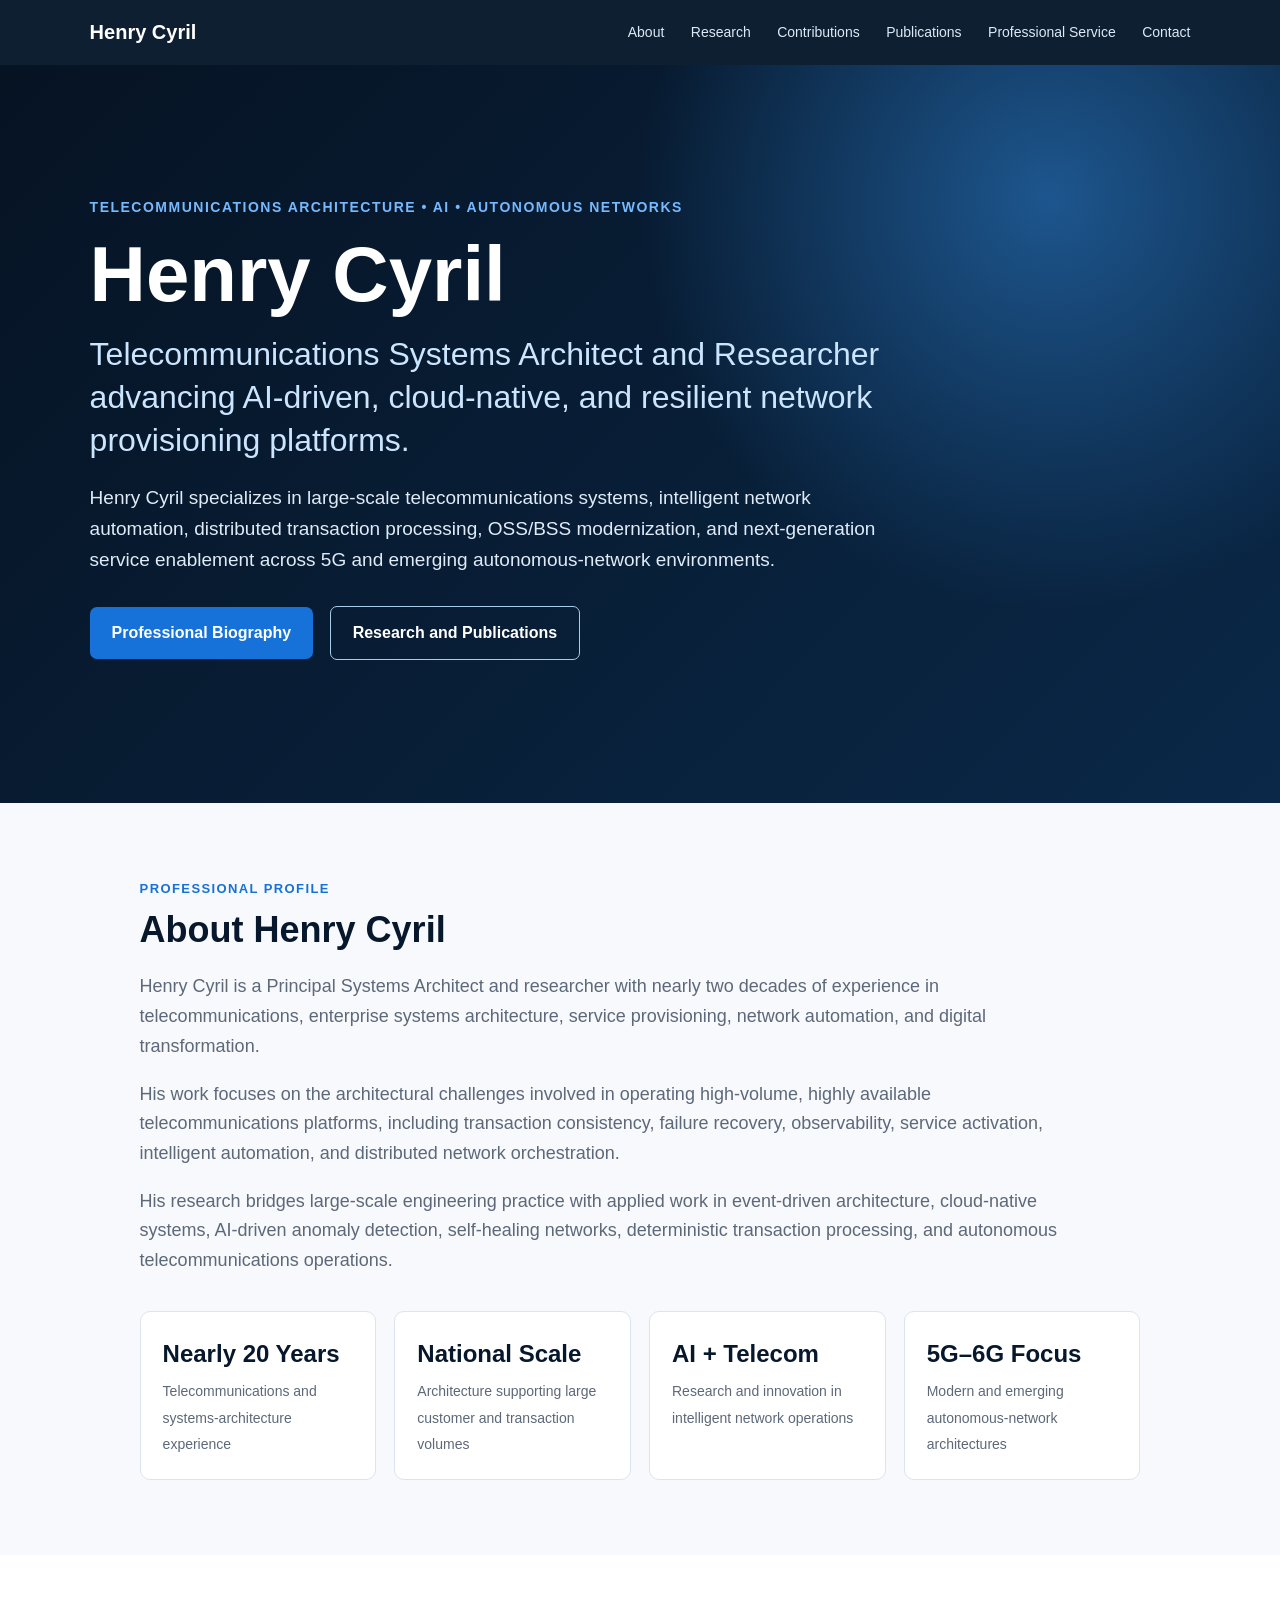
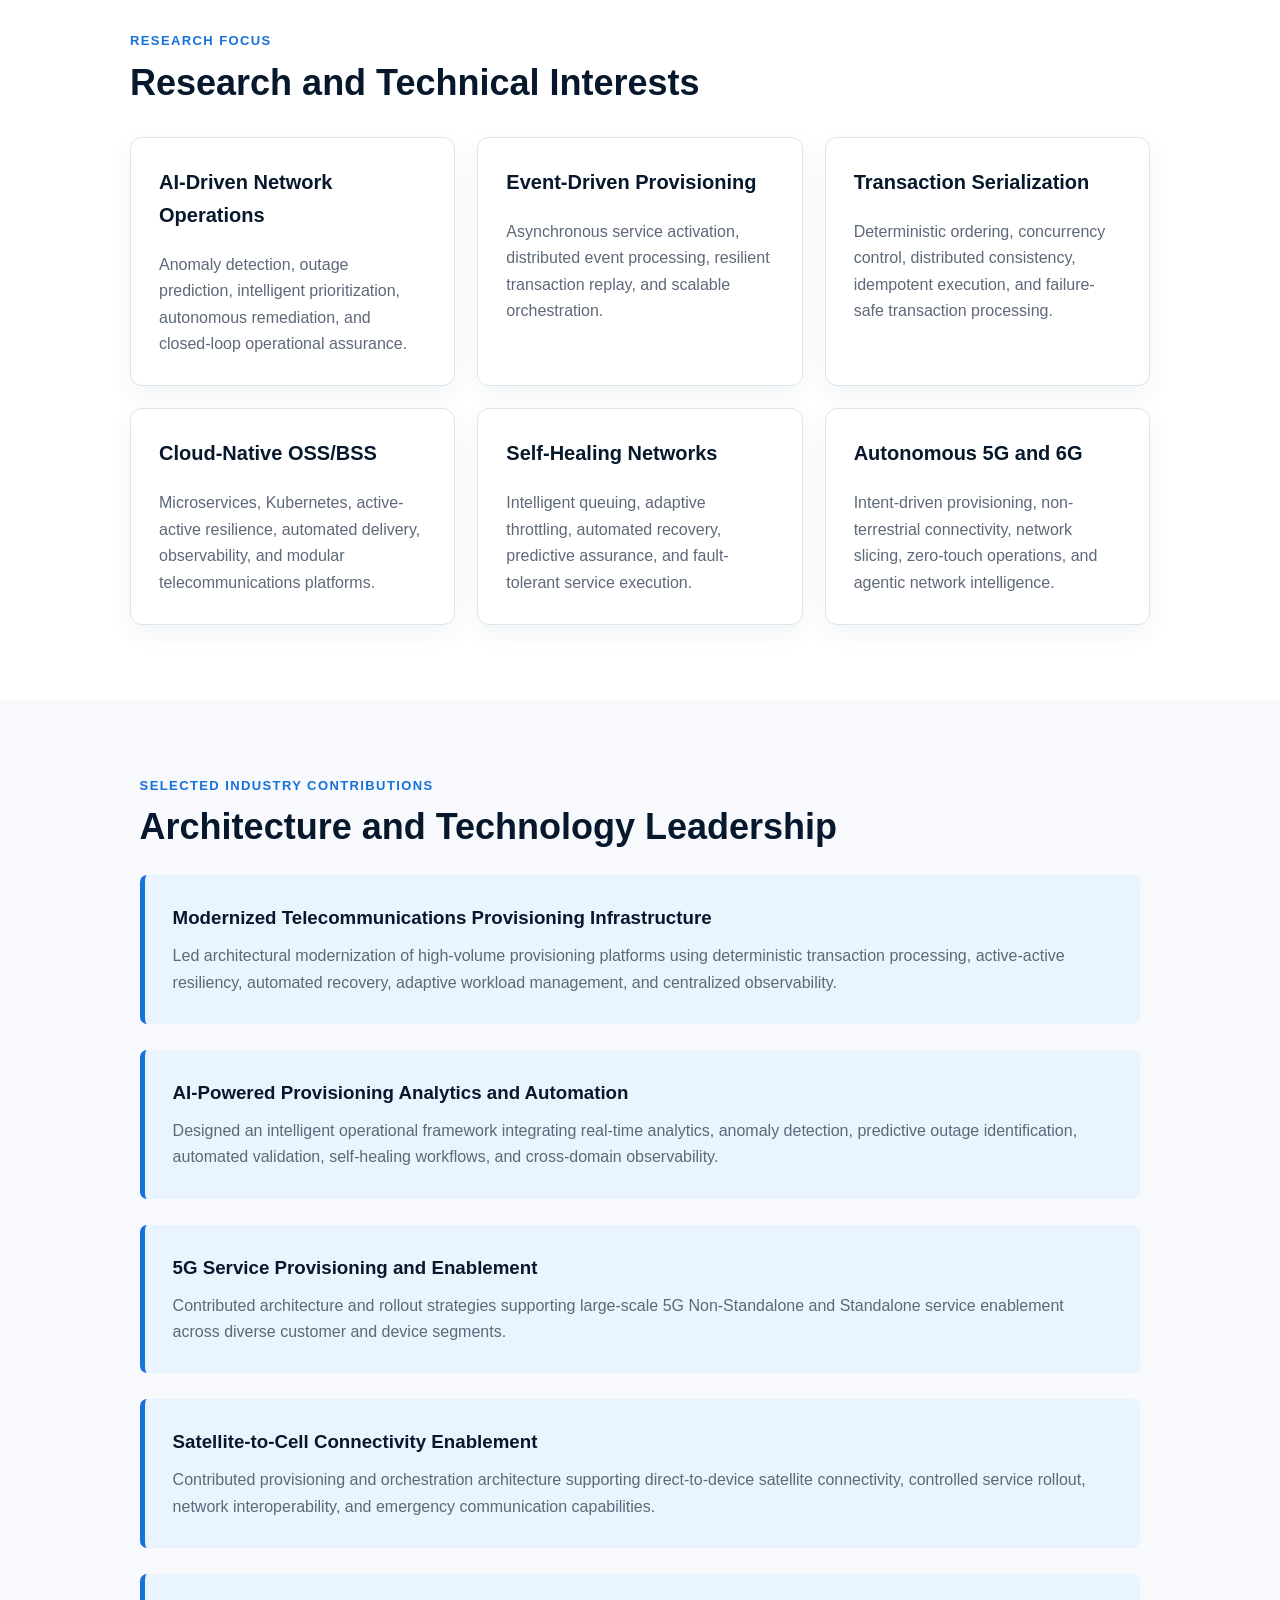
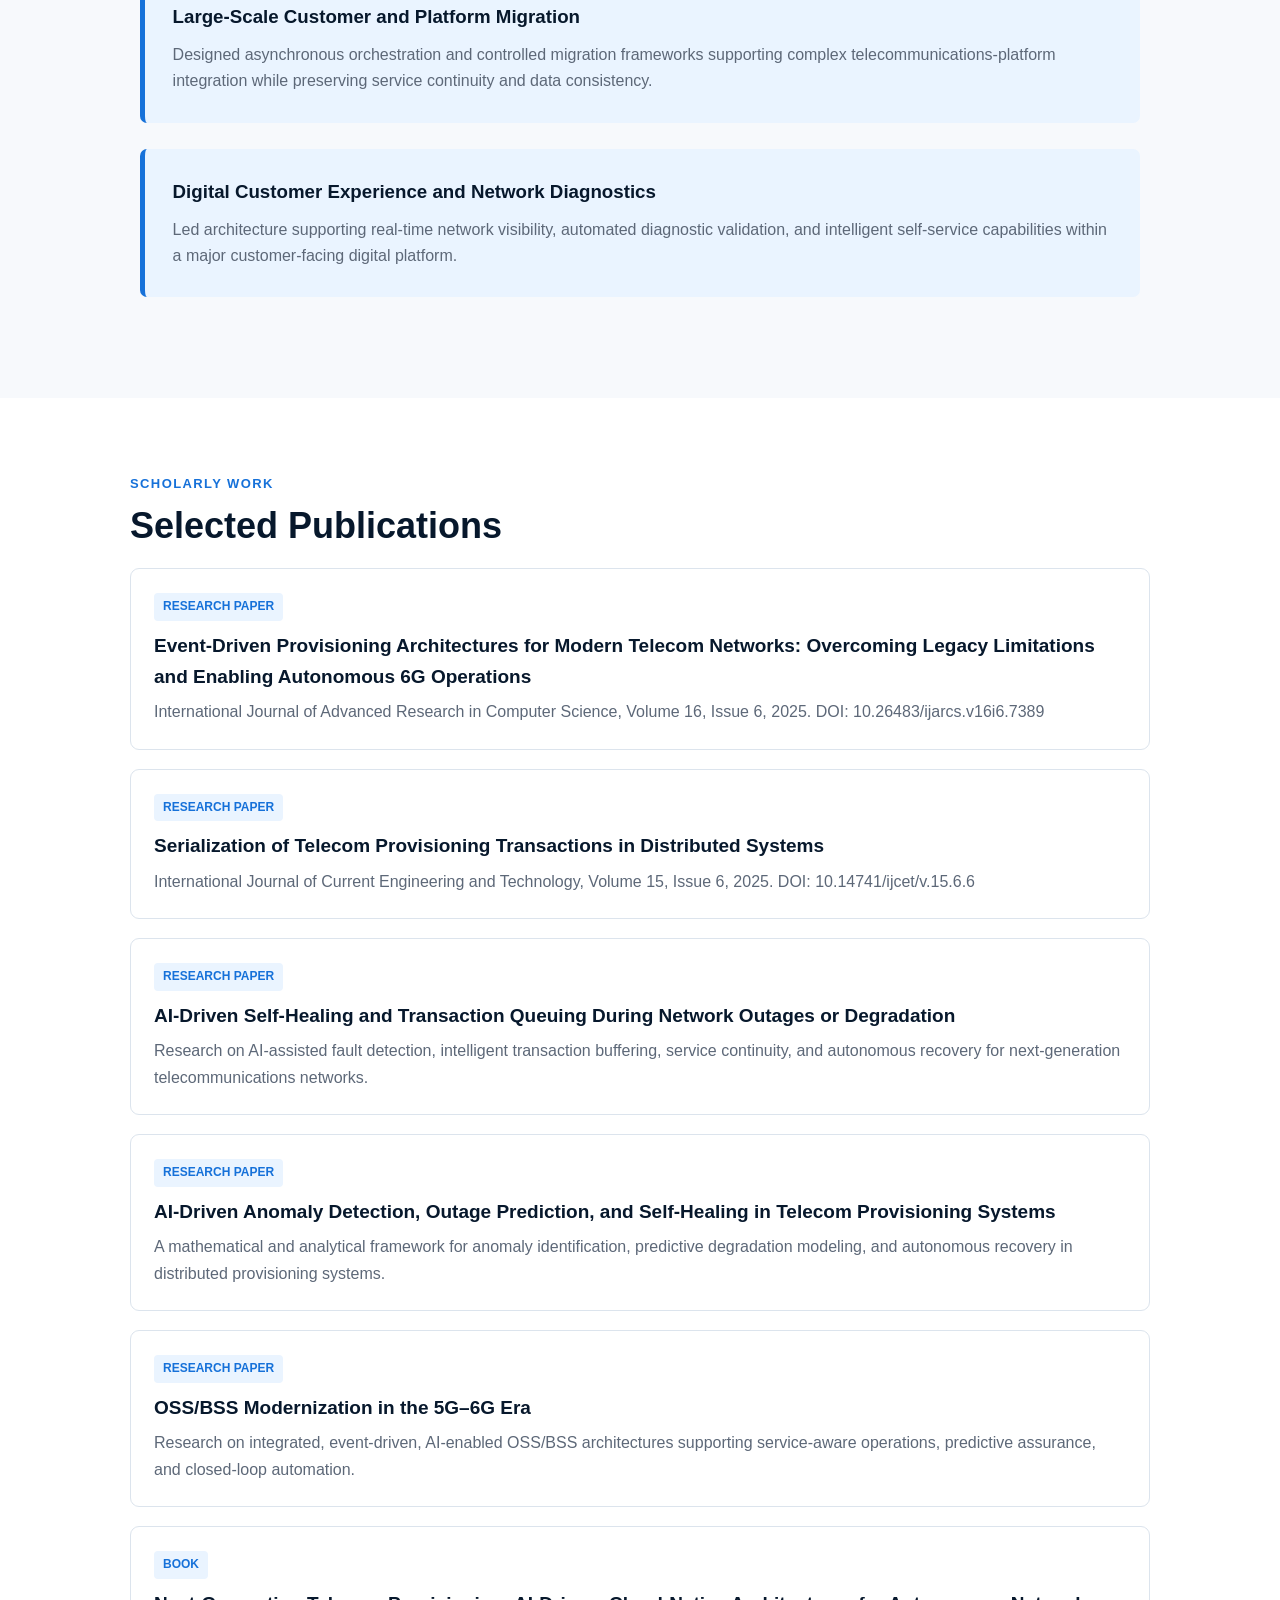
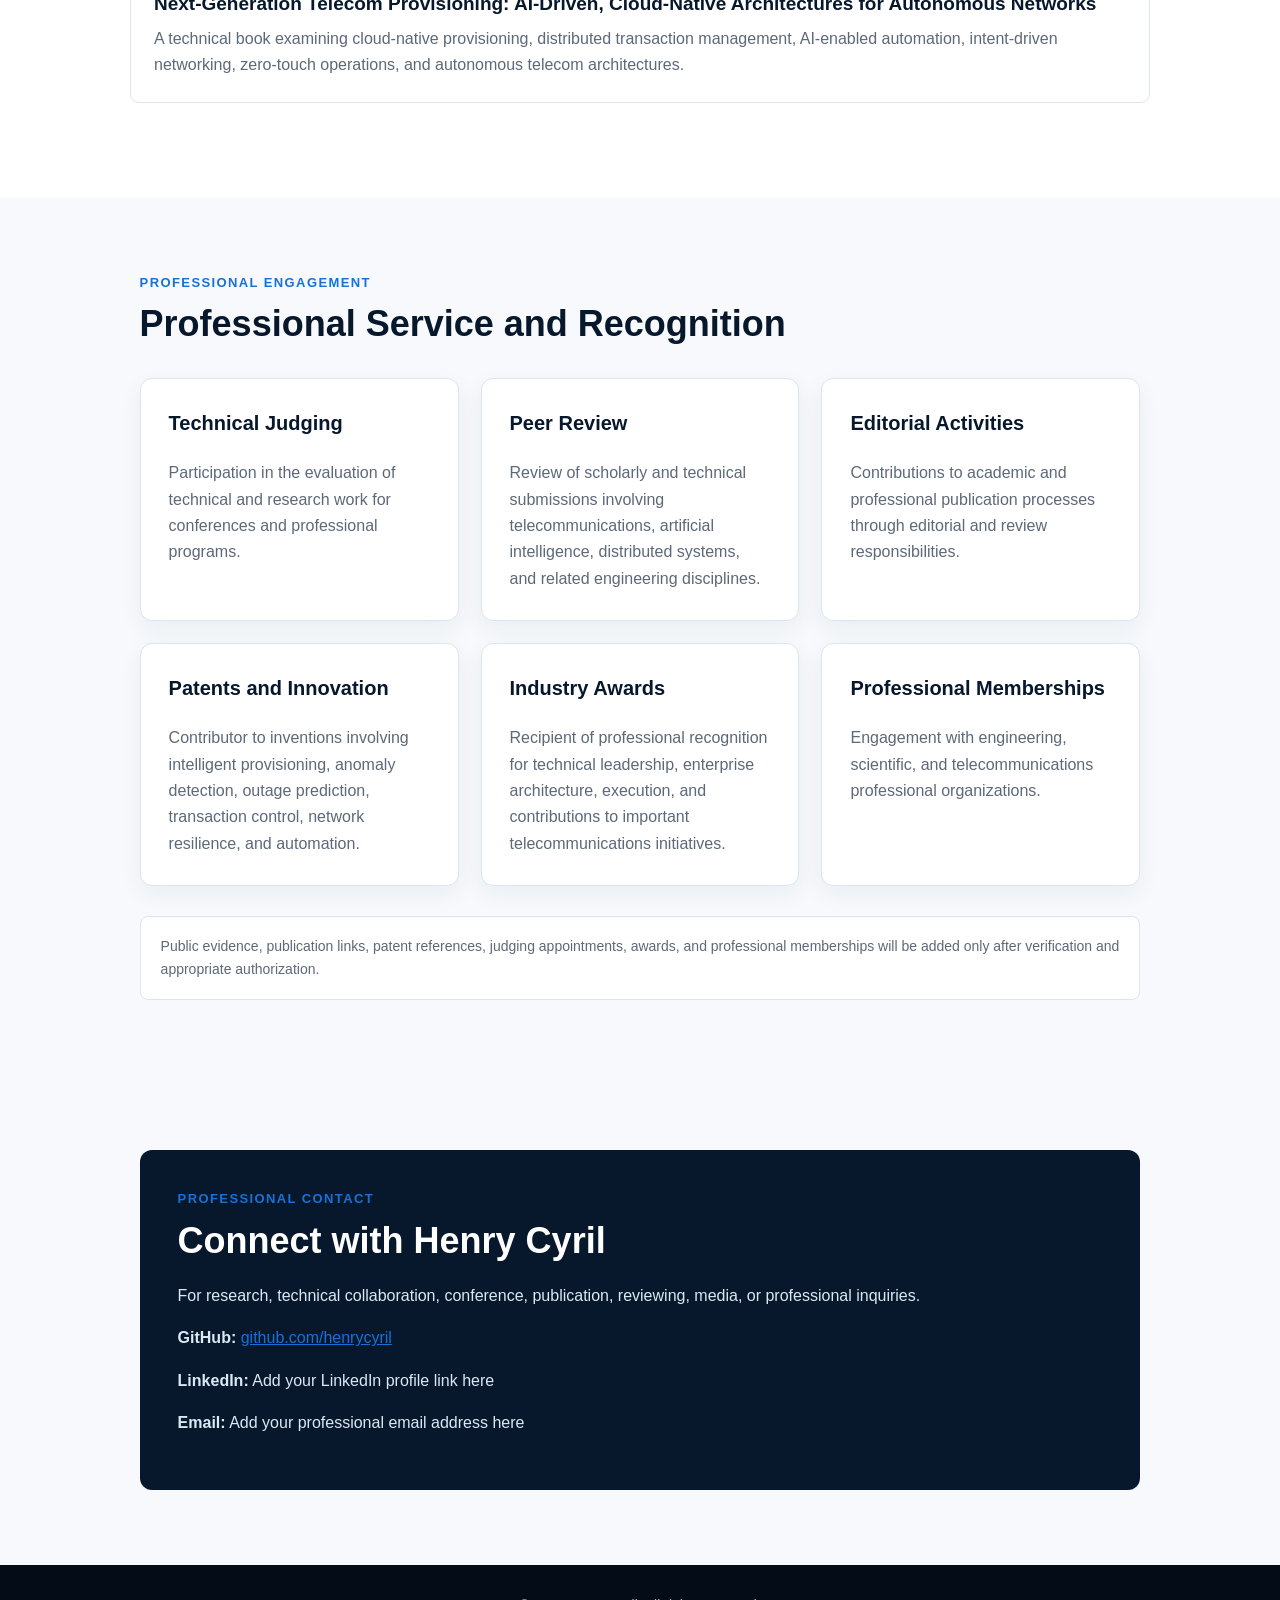
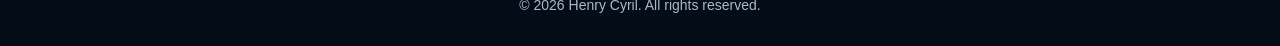
==== index.html @ 68498c9e "Create professional telecommunications research website" ====
<!DOCTYPE html>
<html lang="en">
<head>
  <meta charset="UTF-8">

  <meta name="viewport"
        content="width=device-width, initial-scale=1.0">

  <title>
    Henry Cyril | Telecommunications Systems Architect and Researcher
  </title>

  <meta name="description"
        content="Henry Cyril is a telecommunications systems architect and researcher specializing in AI-driven provisioning, autonomous networks, cloud-native OSS/BSS modernization, distributed systems, and next-generation connectivity.">

  <style>
    :root {
      --navy: #07182c;
      --navy-light: #102f52;
      --blue: #1671d9;
      --blue-light: #eaf4ff;
      --background: #f7f9fc;
      --white: #ffffff;
      --text: #172033;
      --muted: #5d6878;
      --border: #dce4ed;
      --accent: #75b9ff;
    }

    * {
      box-sizing: border-box;
      scroll-behavior: smooth;
    }

    body {
      margin: 0;
      font-family:
        Inter, Arial, Helvetica, sans-serif;
      color: var(--text);
      background: var(--background);
      line-height: 1.65;
    }

    a {
      color: var(--blue);
    }

    nav {
      position: sticky;
      top: 0;
      z-index: 1000;
      display: flex;
      justify-content: space-between;
      align-items: center;
      padding: 16px 7%;
      background: rgba(7, 24, 44, 0.97);
      color: var(--white);
    }

    .brand {
      font-size: 20px;
      font-weight: 700;
    }

    .nav-links a {
      margin-left: 22px;
      color: #dce9f7;
      text-decoration: none;
      font-size: 14px;
    }

    .nav-links a:hover {
      color: var(--white);
    }

    .hero {
      min-height: 82vh;
      display: flex;
      align-items: center;
      padding: 95px 7%;
      background:
        radial-gradient(
          circle at 82% 18%,
          #1d568e 0%,
          transparent 34%
        ),
        linear-gradient(
          135deg,
          #061323,
          #0a2848
        );
      color: var(--white);
    }

    .hero-content {
      max-width: 980px;
    }

    .eyebrow {
      margin-bottom: 15px;
      color: var(--accent);
      font-size: 14px;
      font-weight: 700;
      letter-spacing: 1.5px;
      text-transform: uppercase;
    }

    h1 {
      margin: 0;
      font-size: clamp(48px, 7vw, 78px);
      line-height: 1.04;
    }

    .hero h2 {
      max-width: 900px;
      margin: 18px 0;
      color: #cbe5ff;
      font-size: clamp(22px, 3vw, 32px);
      font-weight: 400;
      line-height: 1.35;
    }

    .hero p {
      max-width: 825px;
      color: #e0ebf7;
      font-size: 19px;
    }

    .buttons {
      margin-top: 30px;
    }

    .button {
      display: inline-block;
      margin: 0 12px 12px 0;
      padding: 13px 22px;
      border-radius: 7px;
      background: var(--blue);
      color: var(--white);
      text-decoration: none;
      font-weight: 700;
    }

    .button.secondary {
      border: 1px solid #a8cbea;
      background: transparent;
    }

    main section {
      max-width: 1180px;
      margin: auto;
      padding: 75px 7%;
    }

    .full-width {
      max-width: none;
      background: var(--white);
    }

    .section-inner {
      max-width: 1020px;
      margin: auto;
    }

    .section-label {
      margin-bottom: 8px;
      color: var(--blue);
      font-size: 13px;
      font-weight: 700;
      letter-spacing: 1.4px;
      text-transform: uppercase;
    }

    section h2 {
      margin: 0 0 20px;
      color: var(--navy);
      font-size: 36px;
      line-height: 1.25;
    }

    .lead {
      max-width: 940px;
      color: var(--muted);
      font-size: 18px;
    }

    .stats {
      display: grid;
      grid-template-columns:
        repeat(auto-fit, minmax(190px, 1fr));
      gap: 18px;
      margin-top: 35px;
    }

    .stat {
      padding: 22px;
      border: 1px solid var(--border);
      border-radius: 10px;
      background: var(--white);
    }

    .stat strong {
      display: block;
      margin-bottom: 5px;
      color: var(--navy);
      font-size: 24px;
    }

    .stat span {
      color: var(--muted);
      font-size: 14px;
    }

    .cards {
      display: grid;
      grid-template-columns:
        repeat(auto-fit, minmax(245px, 1fr));
      gap: 22px;
      margin-top: 32px;
    }

    .card {
      padding: 28px;
      border: 1px solid var(--border);
      border-radius: 12px;
      background: var(--white);
      box-shadow:
        0 8px 24px rgba(22, 43, 70, 0.06);
    }

    .card h3 {
      margin-top: 0;
      color: var(--navy);
      font-size: 20px;
    }

    .card p {
      margin-bottom: 0;
      color: var(--muted);
    }

    .contribution {
      margin: 26px 0;
      padding: 28px;
      border-left: 5px solid var(--blue);
      border-radius: 7px;
      background: var(--blue-light);
    }

    .contribution h3 {
      margin: 0 0 9px;
      color: var(--navy);
    }

    .contribution p {
      margin: 0;
      color: var(--muted);
    }

    .publication {
      margin-bottom: 19px;
      padding: 23px;
      border: 1px solid var(--border);
      border-radius: 9px;
      background: var(--white);
    }

    .publication h3 {
      margin: 0 0 7px;
      color: var(--navy);
      font-size: 19px;
    }

    .publication p {
      margin: 0;
      color: var(--muted);
    }

    .publication-type {
      display: inline-block;
      margin-bottom: 9px;
      padding: 4px 9px;
      border-radius: 4px;
      background: var(--blue-light);
      color: var(--blue);
      font-size: 12px;
      font-weight: 700;
      text-transform: uppercase;
    }

    .notice {
      margin-top: 30px;
      padding: 18px 20px;
      border: 1px solid var(--border);
      border-radius: 8px;
      background: var(--white);
      color: var(--muted);
      font-size: 14px;
    }

    .contact-box {
      padding: 38px;
      border-radius: 12px;
      background: var(--navy);
      color: var(--white);
    }

    .contact-box h2 {
      color: var(--white);
    }

    .contact-box p {
      color: #dbe8f5;
    }

    footer {
      padding: 29px 7%;
      background: #030c17;
      color: #aab9c9;
      text-align: center;
      font-size: 14px;
    }

    @media (max-width: 850px) {
      nav {
        display: block;
      }

      .nav-links {
        margin-top: 12px;
      }

      .nav-links a {
        display: inline-block;
        margin: 5px 12px 5px 0;
      }

      .hero {
        min-height: auto;
        padding-top: 75px;
        padding-bottom: 75px;
      }

      main section {
        padding-top: 55px;
        padding-bottom: 55px;
      }
    }
  </style>
</head>

<body>

  <nav>
    <div class="brand">Henry Cyril</div>

    <div class="nav-links">
      <a href="#about">About</a>
      <a href="#research">Research</a>
      <a href="#contributions">Contributions</a>
      <a href="#publications">Publications</a>
      <a href="#service">Professional Service</a>
      <a href="#contact">Contact</a>
    </div>
  </nav>

  <header class="hero">
    <div class="hero-content">

      <div class="eyebrow">
        Telecommunications Architecture • AI • Autonomous Networks
      </div>

      <h1>Henry Cyril</h1>

      <h2>
        Telecommunications Systems Architect and Researcher
        advancing AI-driven, cloud-native, and resilient
        network provisioning platforms.
      </h2>

      <p>
        Henry Cyril specializes in large-scale telecommunications
        systems, intelligent network automation, distributed
        transaction processing, OSS/BSS modernization, and
        next-generation service enablement across 5G and emerging
        autonomous-network environments.
      </p>

      <div class="buttons">
        <a class="button" href="#about">
          Professional Biography
        </a>

        <a class="button secondary" href="#publications">
          Research and Publications
        </a>
      </div>

    </div>
  </header>

  <main>

    <section id="about">
      <div class="section-label">Professional Profile</div>

      <h2>About Henry Cyril</h2>

      <p class="lead">
        Henry Cyril is a Principal Systems Architect and researcher
        with nearly two decades of experience in telecommunications,
        enterprise systems architecture, service provisioning,
        network automation, and digital transformation.
      </p>

      <p class="lead">
        His work focuses on the architectural challenges involved
        in operating high-volume, highly available telecommunications
        platforms, including transaction consistency, failure recovery,
        observability, service activation, intelligent automation,
        and distributed network orchestration.
      </p>

      <p class="lead">
        His research bridges large-scale engineering practice with
        applied work in event-driven architecture, cloud-native
        systems, AI-driven anomaly detection, self-healing networks,
        deterministic transaction processing, and autonomous
        telecommunications operations.
      </p>

      <div class="stats">
        <div class="stat">
          <strong>Nearly 20 Years</strong>
          <span>
            Telecommunications and systems-architecture experience
          </span>
        </div>

        <div class="stat">
          <strong>National Scale</strong>
          <span>
            Architecture supporting large customer and transaction volumes
          </span>
        </div>

        <div class="stat">
          <strong>AI + Telecom</strong>
          <span>
            Research and innovation in intelligent network operations
          </span>
        </div>

        <div class="stat">
          <strong>5G–6G Focus</strong>
          <span>
            Modern and emerging autonomous-network architectures
          </span>
        </div>
      </div>
    </section>

    <section id="research" class="full-width">
      <div class="section-inner">

        <div class="section-label">Research Focus</div>

        <h2>Research and Technical Interests</h2>

        <div class="cards">

          <div class="card">
            <h3>AI-Driven Network Operations</h3>
            <p>
              Anomaly detection, outage prediction, intelligent
              prioritization, autonomous remediation, and closed-loop
              operational assurance.
            </p>
          </div>

          <div class="card">
            <h3>Event-Driven Provisioning</h3>
            <p>
              Asynchronous service activation, distributed event
              processing, resilient transaction replay, and scalable
              orchestration.
            </p>
          </div>

          <div class="card">
            <h3>Transaction Serialization</h3>
            <p>
              Deterministic ordering, concurrency control, distributed
              consistency, idempotent execution, and failure-safe
              transaction processing.
            </p>
          </div>

          <div class="card">
            <h3>Cloud-Native OSS/BSS</h3>
            <p>
              Microservices, Kubernetes, active-active resilience,
              automated delivery, observability, and modular
              telecommunications platforms.
            </p>
          </div>

          <div class="card">
            <h3>Self-Healing Networks</h3>
            <p>
              Intelligent queuing, adaptive throttling, automated
              recovery, predictive assurance, and fault-tolerant
              service execution.
            </p>
          </div>

          <div class="card">
            <h3>Autonomous 5G and 6G</h3>
            <p>
              Intent-driven provisioning, non-terrestrial connectivity,
              network slicing, zero-touch operations, and agentic
              network intelligence.
            </p>
          </div>

        </div>
      </div>
    </section>

    <section id="contributions">

      <div class="section-label">Selected Industry Contributions</div>

      <h2>Architecture and Technology Leadership</h2>

      <div class="contribution">
        <h3>
          Modernized Telecommunications Provisioning Infrastructure
        </h3>

        <p>
          Led architectural modernization of high-volume provisioning
          platforms using deterministic transaction processing,
          active-active resiliency, automated recovery, adaptive
          workload management, and centralized observability.
        </p>
      </div>

      <div class="contribution">
        <h3>
          AI-Powered Provisioning Analytics and Automation
        </h3>

        <p>
          Designed an intelligent operational framework integrating
          real-time analytics, anomaly detection, predictive outage
          identification, automated validation, self-healing workflows,
          and cross-domain observability.
        </p>
      </div>

      <div class="contribution">
        <h3>
          5G Service Provisioning and Enablement
        </h3>

        <p>
          Contributed architecture and rollout strategies supporting
          large-scale 5G Non-Standalone and Standalone service
          enablement across diverse customer and device segments.
        </p>
      </div>

      <div class="contribution">
        <h3>
          Satellite-to-Cell Connectivity Enablement
        </h3>

        <p>
          Contributed provisioning and orchestration architecture
          supporting direct-to-device satellite connectivity,
          controlled service rollout, network interoperability,
          and emergency communication capabilities.
        </p>
      </div>

      <div class="contribution">
        <h3>
          Large-Scale Customer and Platform Migration
        </h3>

        <p>
          Designed asynchronous orchestration and controlled migration
          frameworks supporting complex telecommunications-platform
          integration while preserving service continuity and data
          consistency.
        </p>
      </div>

      <div class="contribution">
        <h3>
          Digital Customer Experience and Network Diagnostics
        </h3>

        <p>
          Led architecture supporting real-time network visibility,
          automated diagnostic validation, and intelligent self-service
          capabilities within a major customer-facing digital platform.
        </p>
      </div>

    </section>

    <section id="publications" class="full-width">
      <div class="section-inner">

        <div class="section-label">Scholarly Work</div>

        <h2>Selected Publications</h2>

        <div class="publication">
          <span class="publication-type">Research Paper</span>

          <h3>
            Event-Driven Provisioning Architectures for Modern
            Telecom Networks: Overcoming Legacy Limitations and
            Enabling Autonomous 6G Operations
          </h3>

          <p>
            International Journal of Advanced Research in Computer
            Science, Volume 16, Issue 6, 2025.
            DOI: 10.26483/ijarcs.v16i6.7389
          </p>
        </div>

        <div class="publication">
          <span class="publication-type">Research Paper</span>

          <h3>
            Serialization of Telecom Provisioning Transactions
            in Distributed Systems
          </h3>

          <p>
            International Journal of Current Engineering and
            Technology, Volume 15, Issue 6, 2025.
            DOI: 10.14741/ijcet/v.15.6.6
          </p>
        </div>

        <div class="publication">
          <span class="publication-type">Research Paper</span>

          <h3>
            AI-Driven Self-Healing and Transaction Queuing During
            Network Outages or Degradation
          </h3>

          <p>
            Research on AI-assisted fault detection, intelligent
            transaction buffering, service continuity, and autonomous
            recovery for next-generation telecommunications networks.
          </p>
        </div>

        <div class="publication">
          <span class="publication-type">Research Paper</span>

          <h3>
            AI-Driven Anomaly Detection, Outage Prediction, and
            Self-Healing in Telecom Provisioning Systems
          </h3>

          <p>
            A mathematical and analytical framework for anomaly
            identification, predictive degradation modeling, and
            autonomous recovery in distributed provisioning systems.
          </p>
        </div>

        <div class="publication">
          <span class="publication-type">Research Paper</span>

          <h3>
            OSS/BSS Modernization in the 5G–6G Era
          </h3>

          <p>
            Research on integrated, event-driven, AI-enabled OSS/BSS
            architectures supporting service-aware operations,
            predictive assurance, and closed-loop automation.
          </p>
        </div>

        <div class="publication">
          <span class="publication-type">Book</span>

          <h3>
            Next-Generation Telecom Provisioning:
            AI-Driven, Cloud-Native Architectures for
            Autonomous Networks
          </h3>

          <p>
            A technical book examining cloud-native provisioning,
            distributed transaction management, AI-enabled automation,
            intent-driven networking, zero-touch operations, and
            autonomous telecom architectures.
          </p>
        </div>

      </div>
    </section>

    <section id="service">

      <div class="section-label">Professional Engagement</div>

      <h2>Professional Service and Recognition</h2>

      <div class="cards">

        <div class="card">
          <h3>Technical Judging</h3>
          <p>
            Participation in the evaluation of technical and research
            work for conferences and professional programs.
          </p>
        </div>

        <div class="card">
          <h3>Peer Review</h3>
          <p>
            Review of scholarly and technical submissions involving
            telecommunications, artificial intelligence, distributed
            systems, and related engineering disciplines.
          </p>
        </div>

        <div class="card">
          <h3>Editorial Activities</h3>
          <p>
            Contributions to academic and professional publication
            processes through editorial and review responsibilities.
          </p>
        </div>

        <div class="card">
          <h3>Patents and Innovation</h3>
          <p>
            Contributor to inventions involving intelligent
            provisioning, anomaly detection, outage prediction,
            transaction control, network resilience, and automation.
          </p>
        </div>

        <div class="card">
          <h3>Industry Awards</h3>
          <p>
            Recipient of professional recognition for technical
            leadership, enterprise architecture, execution, and
            contributions to important telecommunications initiatives.
          </p>
        </div>

        <div class="card">
          <h3>Professional Memberships</h3>
          <p>
            Engagement with engineering, scientific, and
            telecommunications professional organizations.
          </p>
        </div>

      </div>

      <div class="notice">
        Public evidence, publication links, patent references,
        judging appointments, awards, and professional memberships
        will be added only after verification and appropriate
        authorization.
      </div>

    </section>

    <section id="contact">
      <div class="contact-box">

        <div class="section-label">Professional Contact</div>

        <h2>Connect with Henry Cyril</h2>

        <p>
          For research, technical collaboration, conference,
          publication, reviewing, media, or professional inquiries.
        </p>

        <p>
          <strong>GitHub:</strong>
          <a href="https://github.com/henrycyril"
             target="_blank"
             rel="noopener">
            github.com/henrycyril
          </a>
        </p>

        <p>
          <strong>LinkedIn:</strong>
          Add your LinkedIn profile link here
        </p>

        <p>
          <strong>Email:</strong>
          Add your professional email address here
        </p>

      </div>
    </section>

  </main>

  <footer>
    © 2026 Henry Cyril. All rights reserved.
  </footer>

</body>
</html>
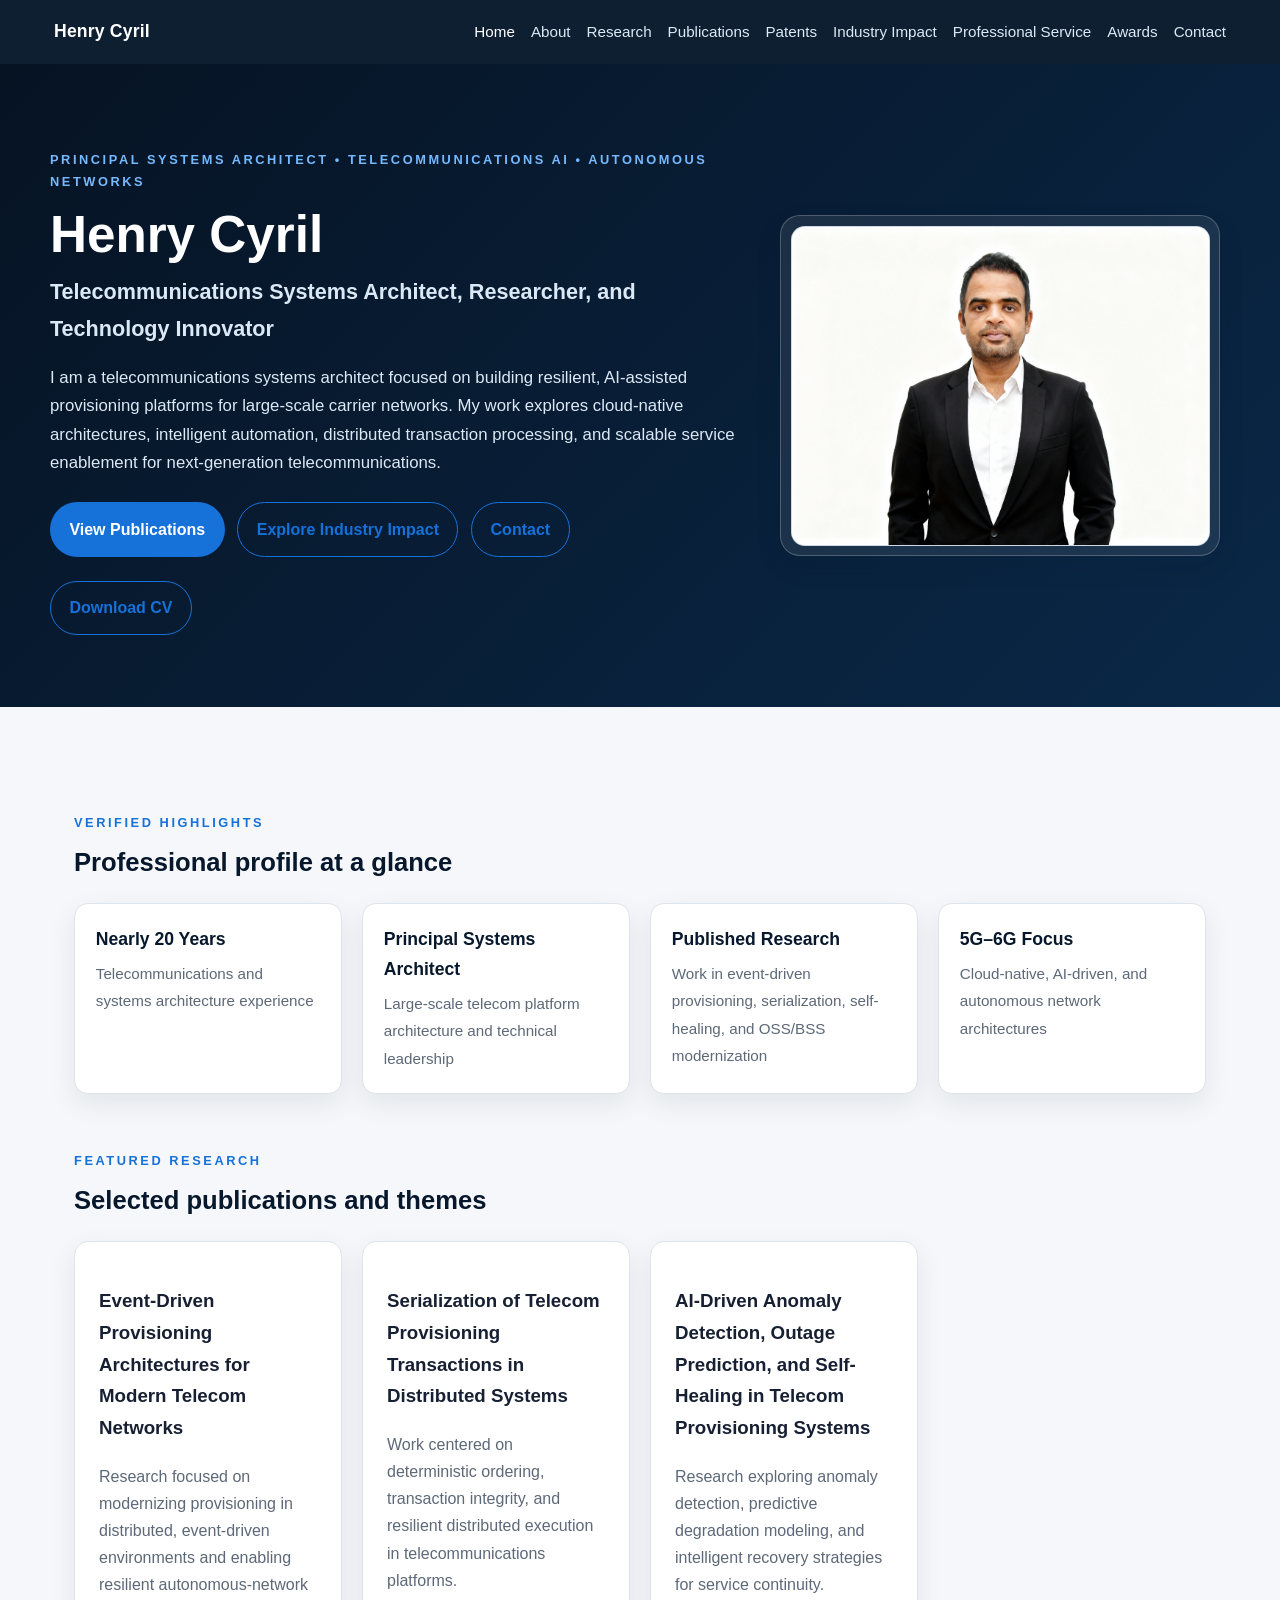
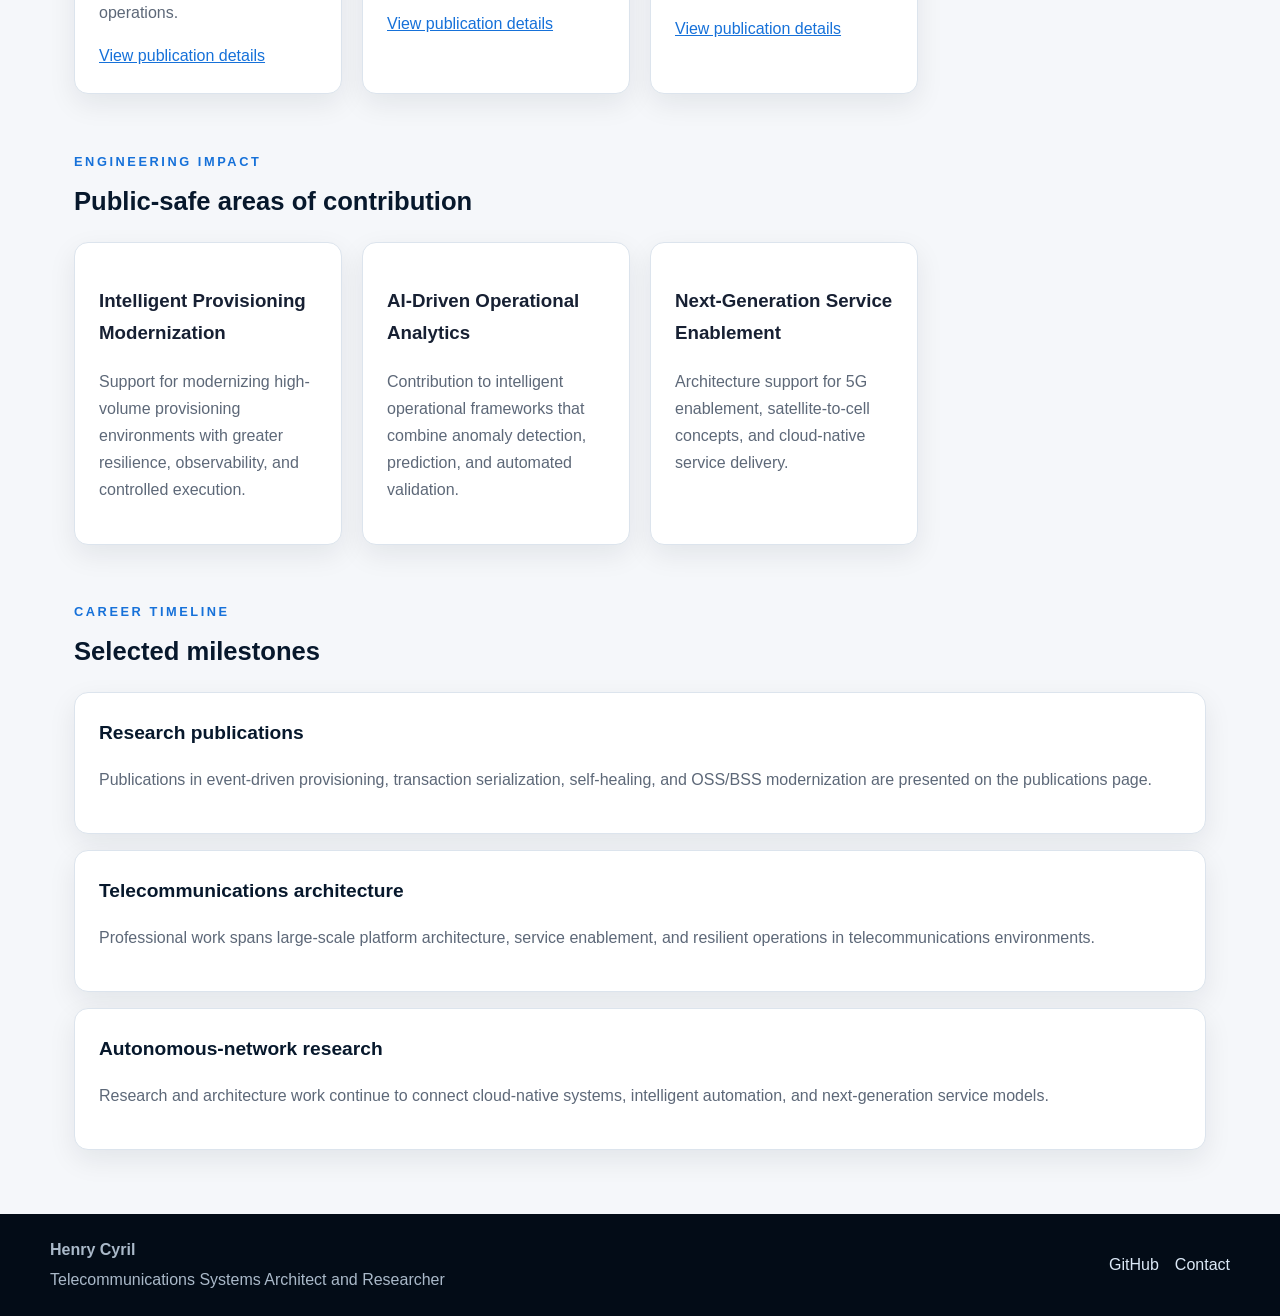
==== commit f69ade2b: "Add portrait image to homepage and about page" ====
--- a/index.html
+++ b/index.html
@@ -2,827 +2,168 @@
 <html lang="en">
 <head>
   <meta charset="UTF-8">
+  <meta name="viewport" content="width=device-width, initial-scale=1.0">
+  <title>Henry Cyril | Telecommunications Systems Architect and Researcher</title>
+  <meta name="description" content="Professional profile of Henry Cyril focused on resilient telecommunications architecture, AI-assisted provisioning, cloud-native modernization, and autonomous networks.">
+  <link rel="canonical" href="https://henrycyril.github.io/index.html">
+  <meta property="og:title" content="Henry Cyril | Telecommunications Systems Architect and Researcher">
+  <meta property="og:description" content="Professional profile focused on telecommunications architecture, intelligent provisioning, and autonomous network operations.">
+  <meta property="og:type" content="website">
+  <meta property="og:url" content="https://henrycyril.github.io/index.html">
+  <link rel="stylesheet" href="assets/css/styles.css">
+</head>
+<body>
+  <a class="skip-link" href="#main-content">Skip to content</a>
 
-  <meta name="viewport"
-        content="width=device-width, initial-scale=1.0">
-
-  <title>
-    Henry Cyril | Telecommunications Systems Architect and Researcher
-  </title>
-
-  <meta name="description"
-        content="Henry Cyril is a telecommunications systems architect and researcher specializing in AI-driven provisioning, autonomous networks, cloud-native OSS/BSS modernization, distributed systems, and next-generation connectivity.">
-
-  <style>
-    :root {
-      --navy: #07182c;
-      --navy-light: #102f52;
-      --blue: #1671d9;
-      --blue-light: #eaf4ff;
-      --background: #f7f9fc;
-      --white: #ffffff;
-      --text: #172033;
-      --muted: #5d6878;
-      --border: #dce4ed;
-      --accent: #75b9ff;
-    }
-
-    * {
-      box-sizing: border-box;
-      scroll-behavior: smooth;
-    }
-
-    body {
-      margin: 0;
-      font-family:
-        Inter, Arial, Helvetica, sans-serif;
-      color: var(--text);
-      background: var(--background);
-      line-height: 1.65;
-    }
-
-    a {
-      color: var(--blue);
-    }
-
-    nav {
-      position: sticky;
-      top: 0;
-      z-index: 1000;
-      display: flex;
-      justify-content: space-between;
-      align-items: center;
-      padding: 16px 7%;
-      background: rgba(7, 24, 44, 0.97);
-      color: var(--white);
-    }
-
-    .brand {
-      font-size: 20px;
-      font-weight: 700;
-    }
-
-    .nav-links a {
-      margin-left: 22px;
-      color: #dce9f7;
-      text-decoration: none;
-      font-size: 14px;
-    }
-
-    .nav-links a:hover {
-      color: var(--white);
-    }
-
-    .hero {
-      min-height: 82vh;
-      display: flex;
-      align-items: center;
-      padding: 95px 7%;
-      background:
-        radial-gradient(
-          circle at 82% 18%,
-          #1d568e 0%,
-          transparent 34%
-        ),
-        linear-gradient(
-          135deg,
-          #061323,
-          #0a2848
-        );
-      color: var(--white);
-    }
-
-    .hero-content {
-      max-width: 980px;
-    }
-
-    .eyebrow {
-      margin-bottom: 15px;
-      color: var(--accent);
-      font-size: 14px;
-      font-weight: 700;
-      letter-spacing: 1.5px;
-      text-transform: uppercase;
-    }
-
-    h1 {
-      margin: 0;
-      font-size: clamp(48px, 7vw, 78px);
-      line-height: 1.04;
-    }
-
-    .hero h2 {
-      max-width: 900px;
-      margin: 18px 0;
-      color: #cbe5ff;
-      font-size: clamp(22px, 3vw, 32px);
-      font-weight: 400;
-      line-height: 1.35;
-    }
-
-    .hero p {
-      max-width: 825px;
-      color: #e0ebf7;
-      font-size: 19px;
-    }
-
-    .buttons {
-      margin-top: 30px;
-    }
-
-    .button {
-      display: inline-block;
-      margin: 0 12px 12px 0;
-      padding: 13px 22px;
-      border-radius: 7px;
-      background: var(--blue);
-      color: var(--white);
-      text-decoration: none;
-      font-weight: 700;
-    }
-
-    .button.secondary {
-      border: 1px solid #a8cbea;
-      background: transparent;
-    }
-
-    main section {
-      max-width: 1180px;
-      margin: auto;
-      padding: 75px 7%;
-    }
-
-    .full-width {
-      max-width: none;
-      background: var(--white);
-    }
-
-    .section-inner {
-      max-width: 1020px;
-      margin: auto;
-    }
-
-    .section-label {
-      margin-bottom: 8px;
-      color: var(--blue);
-      font-size: 13px;
-      font-weight: 700;
-      letter-spacing: 1.4px;
-      text-transform: uppercase;
-    }
-
-    section h2 {
-      margin: 0 0 20px;
-      color: var(--navy);
-      font-size: 36px;
-      line-height: 1.25;
-    }
-
-    .lead {
-      max-width: 940px;
-      color: var(--muted);
-      font-size: 18px;
-    }
-
-    .stats {
-      display: grid;
-      grid-template-columns:
-        repeat(auto-fit, minmax(190px, 1fr));
-      gap: 18px;
-      margin-top: 35px;
-    }
-
-    .stat {
-      padding: 22px;
-      border: 1px solid var(--border);
-      border-radius: 10px;
-      background: var(--white);
-    }
-
-    .stat strong {
-      display: block;
-      margin-bottom: 5px;
-      color: var(--navy);
-      font-size: 24px;
-    }
-
-    .stat span {
-      color: var(--muted);
-      font-size: 14px;
-    }
-
-    .cards {
-      display: grid;
-      grid-template-columns:
-        repeat(auto-fit, minmax(245px, 1fr));
-      gap: 22px;
-      margin-top: 32px;
-    }
-
-    .card {
-      padding: 28px;
-      border: 1px solid var(--border);
-      border-radius: 12px;
-      background: var(--white);
-      box-shadow:
-        0 8px 24px rgba(22, 43, 70, 0.06);
-    }
-
-    .card h3 {
-      margin-top: 0;
-      color: var(--navy);
-      font-size: 20px;
-    }
-
-    .card p {
-      margin-bottom: 0;
-      color: var(--muted);
-    }
-
-    .contribution {
-      margin: 26px 0;
-      padding: 28px;
-      border-left: 5px solid var(--blue);
-      border-radius: 7px;
-      background: var(--blue-light);
-    }
-
-    .contribution h3 {
-      margin: 0 0 9px;
-      color: var(--navy);
-    }
-
-    .contribution p {
-      margin: 0;
-      color: var(--muted);
-    }
-
-    .publication {
-      margin-bottom: 19px;
-      padding: 23px;
-      border: 1px solid var(--border);
-      border-radius: 9px;
-      background: var(--white);
-    }
-
-    .publication h3 {
-      margin: 0 0 7px;
-      color: var(--navy);
-      font-size: 19px;
-    }
-
-    .publication p {
-      margin: 0;
-      color: var(--muted);
-    }
-
-    .publication-type {
-      display: inline-block;
-      margin-bottom: 9px;
-      padding: 4px 9px;
-      border-radius: 4px;
-      background: var(--blue-light);
-      color: var(--blue);
-      font-size: 12px;
-      font-weight: 700;
-      text-transform: uppercase;
-    }
-
-    .notice {
-      margin-top: 30px;
-      padding: 18px 20px;
-      border: 1px solid var(--border);
-      border-radius: 8px;
-      background: var(--white);
-      color: var(--muted);
-      font-size: 14px;
-    }
-
-    .contact-box {
-      padding: 38px;
-      border-radius: 12px;
-      background: var(--navy);
-      color: var(--white);
-    }
-
-    .contact-box h2 {
-      color: var(--white);
-    }
-
-    .contact-box p {
-      color: #dbe8f5;
-    }
-
-    footer {
-      padding: 29px 7%;
-      background: #030c17;
-      color: #aab9c9;
-      text-align: center;
-      font-size: 14px;
-    }
-
-    @media (max-width: 850px) {
-      nav {
-        display: block;
-      }
-
-      .nav-links {
-        margin-top: 12px;
-      }
-
-      .nav-links a {
-        display: inline-block;
-        margin: 5px 12px 5px 0;
-      }
-
-      .hero {
-        min-height: auto;
-        padding-top: 75px;
-        padding-bottom: 75px;
-      }
-
-      main section {
-        padding-top: 55px;
-        padding-bottom: 55px;
-      }
-    }
-  </style>
-</head>
-
-<body>
-
-  <nav>
-    <div class="brand">Henry Cyril</div>
-
-    <div class="nav-links">
-      <a href="#about">About</a>
-      <a href="#research">Research</a>
-      <a href="#contributions">Contributions</a>
-      <a href="#publications">Publications</a>
-      <a href="#service">Professional Service</a>
-      <a href="#contact">Contact</a>
-    </div>
-  </nav>
-
-  <header class="hero">
-    <div class="hero-content">
-
-      <div class="eyebrow">
-        Telecommunications Architecture • AI • Autonomous Networks
-      </div>
-
-      <h1>Henry Cyril</h1>
-
-      <h2>
-        Telecommunications Systems Architect and Researcher
-        advancing AI-driven, cloud-native, and resilient
-        network provisioning platforms.
-      </h2>
-
-      <p>
-        Henry Cyril specializes in large-scale telecommunications
-        systems, intelligent network automation, distributed
-        transaction processing, OSS/BSS modernization, and
-        next-generation service enablement across 5G and emerging
-        autonomous-network environments.
-      </p>
-
-      <div class="buttons">
-        <a class="button" href="#about">
-          Professional Biography
-        </a>
-
-        <a class="button secondary" href="#publications">
-          Research and Publications
-        </a>
-      </div>
-
+  <header class="site-header">
+    <div class="site-nav">
+      <a class="brand" href="index.html">Henry Cyril</a>
+      <nav class="nav-links" aria-label="Primary navigation">
+        <a href="index.html" aria-current="page">Home</a>
+        <a href="about.html">About</a>
+        <a href="research.html">Research</a>
+        <a href="publications.html">Publications</a>
+        <a href="patents.html">Patents</a>
+        <a href="contributions.html">Industry Impact</a>
+        <a href="service.html">Professional Service</a>
+        <a href="awards.html">Awards</a>
+        <a href="contact.html">Contact</a>
+      </nav>
     </div>
   </header>
 
-  <main>
-
-    <section id="about">
-      <div class="section-label">Professional Profile</div>
-
-      <h2>About Henry Cyril</h2>
-
-      <p class="lead">
-        Henry Cyril is a Principal Systems Architect and researcher
-        with nearly two decades of experience in telecommunications,
-        enterprise systems architecture, service provisioning,
-        network automation, and digital transformation.
-      </p>
-
-      <p class="lead">
-        His work focuses on the architectural challenges involved
-        in operating high-volume, highly available telecommunications
-        platforms, including transaction consistency, failure recovery,
-        observability, service activation, intelligent automation,
-        and distributed network orchestration.
-      </p>
-
-      <p class="lead">
-        His research bridges large-scale engineering practice with
-        applied work in event-driven architecture, cloud-native
-        systems, AI-driven anomaly detection, self-healing networks,
-        deterministic transaction processing, and autonomous
-        telecommunications operations.
-      </p>
-
-      <div class="stats">
-        <div class="stat">
-          <strong>Nearly 20 Years</strong>
-          <span>
-            Telecommunications and systems-architecture experience
-          </span>
-        </div>
-
-        <div class="stat">
-          <strong>National Scale</strong>
-          <span>
-            Architecture supporting large customer and transaction volumes
-          </span>
-        </div>
-
-        <div class="stat">
-          <strong>AI + Telecom</strong>
-          <span>
-            Research and innovation in intelligent network operations
-          </span>
-        </div>
-
-        <div class="stat">
-          <strong>5G–6G Focus</strong>
-          <span>
-            Modern and emerging autonomous-network architectures
-          </span>
+  <main id="main-content">
+    <section class="hero">
+      <div class="hero-inner">
+        <div class="hero-grid">
+          <div>
+            <p class="eyebrow">Principal Systems Architect • Telecommunications AI • Autonomous Networks</p>
+            <h1>Henry Cyril</h1>
+            <p class="hero-title">Telecommunications Systems Architect, Researcher, and Technology Innovator</p>
+            <p class="hero-copy">I am a telecommunications systems architect focused on building resilient, AI-assisted provisioning platforms for large-scale carrier networks. My work explores cloud-native architectures, intelligent automation, distributed transaction processing, and scalable service enablement for next-generation telecommunications.</p>
+            <div class="hero-actions">
+              <a class="button" href="publications.html">View Publications</a>
+              <a class="button button--secondary" href="contributions.html">Explore Industry Impact</a>
+              <a class="button button--secondary" href="contact.html">Contact</a>
+            </div>
+            <div class="hero-actions">
+              <a class="button button--secondary" href="assets/documents/henry-cyril-cv.pdf">Download CV</a>
+            </div>
+          </div>
+          <figure class="profile-frame">
+            <img src="assets/images/henry-cyril-profile.png" alt="Henry Cyril, telecommunications systems architect and researcher" loading="eager" decoding="async">
+          </figure>
         </div>
       </div>
     </section>
 
-    <section id="research" class="full-width">
-      <div class="section-inner">
+    <section class="page-main">
+      <div class="section-block">
+        <div class="section-heading">
+          <p class="section-label">Verified highlights</p>
+          <h2>Professional profile at a glance</h2>
+        </div>
+        <div class="stats-grid">
+          <article class="stat-card">
+            <strong>Nearly 20 Years</strong>
+            <span>Telecommunications and systems architecture experience</span>
+          </article>
+          <article class="stat-card">
+            <strong>Principal Systems Architect</strong>
+            <span>Large-scale telecom platform architecture and technical leadership</span>
+          </article>
+          <article class="stat-card">
+            <strong>Published Research</strong>
+            <span>Work in event-driven provisioning, serialization, self-healing, and OSS/BSS modernization</span>
+          </article>
+          <article class="stat-card">
+            <strong>5G–6G Focus</strong>
+            <span>Cloud-native, AI-driven, and autonomous network architectures</span>
+          </article>
+        </div>
+      </div>
 
-        <div class="section-label">Research Focus</div>
+      <div class="section-block">
+        <div class="section-heading">
+          <p class="section-label">Featured research</p>
+          <h2>Selected publications and themes</h2>
+        </div>
+        <div class="card-grid">
+          <article class="card">
+            <h3>Event-Driven Provisioning Architectures for Modern Telecom Networks</h3>
+            <p>Research focused on modernizing provisioning in distributed, event-driven environments and enabling resilient autonomous-network operations.</p>
+            <div class="link-row"><a href="publications.html">View publication details</a></div>
+          </article>
+          <article class="card">
+            <h3>Serialization of Telecom Provisioning Transactions in Distributed Systems</h3>
+            <p>Work centered on deterministic ordering, transaction integrity, and resilient distributed execution in telecommunications platforms.</p>
+            <div class="link-row"><a href="publications.html">View publication details</a></div>
+          </article>
+          <article class="card">
+            <h3>AI-Driven Anomaly Detection, Outage Prediction, and Self-Healing in Telecom Provisioning Systems</h3>
+            <p>Research exploring anomaly detection, predictive degradation modeling, and intelligent recovery strategies for service continuity.</p>
+            <div class="link-row"><a href="publications.html">View publication details</a></div>
+          </article>
+        </div>
+      </div>
 
-        <h2>Research and Technical Interests</h2>
+      <div class="section-block">
+        <div class="section-heading">
+          <p class="section-label">Engineering impact</p>
+          <h2>Public-safe areas of contribution</h2>
+        </div>
+        <div class="card-grid">
+          <article class="card">
+            <h3>Intelligent Provisioning Modernization</h3>
+            <p>Support for modernizing high-volume provisioning environments with greater resilience, observability, and controlled execution.</p>
+          </article>
+          <article class="card">
+            <h3>AI-Driven Operational Analytics</h3>
+            <p>Contribution to intelligent operational frameworks that combine anomaly detection, prediction, and automated validation.</p>
+          </article>
+          <article class="card">
+            <h3>Next-Generation Service Enablement</h3>
+            <p>Architecture support for 5G enablement, satellite-to-cell concepts, and cloud-native service delivery.</p>
+          </article>
+        </div>
+      </div>
 
-        <div class="cards">
-
-          <div class="card">
-            <h3>AI-Driven Network Operations</h3>
-            <p>
-              Anomaly detection, outage prediction, intelligent
-              prioritization, autonomous remediation, and closed-loop
-              operational assurance.
-            </p>
-          </div>
-
-          <div class="card">
-            <h3>Event-Driven Provisioning</h3>
-            <p>
-              Asynchronous service activation, distributed event
-              processing, resilient transaction replay, and scalable
-              orchestration.
-            </p>
-          </div>
-
-          <div class="card">
-            <h3>Transaction Serialization</h3>
-            <p>
-              Deterministic ordering, concurrency control, distributed
-              consistency, idempotent execution, and failure-safe
-              transaction processing.
-            </p>
-          </div>
-
-          <div class="card">
-            <h3>Cloud-Native OSS/BSS</h3>
-            <p>
-              Microservices, Kubernetes, active-active resilience,
-              automated delivery, observability, and modular
-              telecommunications platforms.
-            </p>
-          </div>
-
-          <div class="card">
-            <h3>Self-Healing Networks</h3>
-            <p>
-              Intelligent queuing, adaptive throttling, automated
-              recovery, predictive assurance, and fault-tolerant
-              service execution.
-            </p>
-          </div>
-
-          <div class="card">
-            <h3>Autonomous 5G and 6G</h3>
-            <p>
-              Intent-driven provisioning, non-terrestrial connectivity,
-              network slicing, zero-touch operations, and agentic
-              network intelligence.
-            </p>
-          </div>
-
+      <div class="section-block">
+        <div class="section-heading">
+          <p class="section-label">Career timeline</p>
+          <h2>Selected milestones</h2>
+        </div>
+        <div class="timeline">
+          <article class="timeline-item">
+            <h3>Research publications</h3>
+            <p>Publications in event-driven provisioning, transaction serialization, self-healing, and OSS/BSS modernization are presented on the publications page.</p>
+          </article>
+          <article class="timeline-item">
+            <h3>Telecommunications architecture</h3>
+            <p>Professional work spans large-scale platform architecture, service enablement, and resilient operations in telecommunications environments.</p>
+          </article>
+          <article class="timeline-item">
+            <h3>Autonomous-network research</h3>
+            <p>Research and architecture work continue to connect cloud-native systems, intelligent automation, and next-generation service models.</p>
+          </article>
         </div>
       </div>
     </section>
-
-    <section id="contributions">
-
-      <div class="section-label">Selected Industry Contributions</div>
-
-      <h2>Architecture and Technology Leadership</h2>
-
-      <div class="contribution">
-        <h3>
-          Modernized Telecommunications Provisioning Infrastructure
-        </h3>
-
-        <p>
-          Led architectural modernization of high-volume provisioning
-          platforms using deterministic transaction processing,
-          active-active resiliency, automated recovery, adaptive
-          workload management, and centralized observability.
-        </p>
-      </div>
-
-      <div class="contribution">
-        <h3>
-          AI-Powered Provisioning Analytics and Automation
-        </h3>
-
-        <p>
-          Designed an intelligent operational framework integrating
-          real-time analytics, anomaly detection, predictive outage
-          identification, automated validation, self-healing workflows,
-          and cross-domain observability.
-        </p>
-      </div>
-
-      <div class="contribution">
-        <h3>
-          5G Service Provisioning and Enablement
-        </h3>
-
-        <p>
-          Contributed architecture and rollout strategies supporting
-          large-scale 5G Non-Standalone and Standalone service
-          enablement across diverse customer and device segments.
-        </p>
-      </div>
-
-      <div class="contribution">
-        <h3>
-          Satellite-to-Cell Connectivity Enablement
-        </h3>
-
-        <p>
-          Contributed provisioning and orchestration architecture
-          supporting direct-to-device satellite connectivity,
-          controlled service rollout, network interoperability,
-          and emergency communication capabilities.
-        </p>
-      </div>
-
-      <div class="contribution">
-        <h3>
-          Large-Scale Customer and Platform Migration
-        </h3>
-
-        <p>
-          Designed asynchronous orchestration and controlled migration
-          frameworks supporting complex telecommunications-platform
-          integration while preserving service continuity and data
-          consistency.
-        </p>
-      </div>
-
-      <div class="contribution">
-        <h3>
-          Digital Customer Experience and Network Diagnostics
-        </h3>
-
-        <p>
-          Led architecture supporting real-time network visibility,
-          automated diagnostic validation, and intelligent self-service
-          capabilities within a major customer-facing digital platform.
-        </p>
-      </div>
-
-    </section>
-
-    <section id="publications" class="full-width">
-      <div class="section-inner">
-
-        <div class="section-label">Scholarly Work</div>
-
-        <h2>Selected Publications</h2>
-
-        <div class="publication">
-          <span class="publication-type">Research Paper</span>
-
-          <h3>
-            Event-Driven Provisioning Architectures for Modern
-            Telecom Networks: Overcoming Legacy Limitations and
-            Enabling Autonomous 6G Operations
-          </h3>
-
-          <p>
-            International Journal of Advanced Research in Computer
-            Science, Volume 16, Issue 6, 2025.
-            DOI: 10.26483/ijarcs.v16i6.7389
-          </p>
-        </div>
-
-        <div class="publication">
-          <span class="publication-type">Research Paper</span>
-
-          <h3>
-            Serialization of Telecom Provisioning Transactions
-            in Distributed Systems
-          </h3>
-
-          <p>
-            International Journal of Current Engineering and
-            Technology, Volume 15, Issue 6, 2025.
-            DOI: 10.14741/ijcet/v.15.6.6
-          </p>
-        </div>
-
-        <div class="publication">
-          <span class="publication-type">Research Paper</span>
-
-          <h3>
-            AI-Driven Self-Healing and Transaction Queuing During
-            Network Outages or Degradation
-          </h3>
-
-          <p>
-            Research on AI-assisted fault detection, intelligent
-            transaction buffering, service continuity, and autonomous
-            recovery for next-generation telecommunications networks.
-          </p>
-        </div>
-
-        <div class="publication">
-          <span class="publication-type">Research Paper</span>
-
-          <h3>
-            AI-Driven Anomaly Detection, Outage Prediction, and
-            Self-Healing in Telecom Provisioning Systems
-          </h3>
-
-          <p>
-            A mathematical and analytical framework for anomaly
-            identification, predictive degradation modeling, and
-            autonomous recovery in distributed provisioning systems.
-          </p>
-        </div>
-
-        <div class="publication">
-          <span class="publication-type">Research Paper</span>
-
-          <h3>
-            OSS/BSS Modernization in the 5G–6G Era
-          </h3>
-
-          <p>
-            Research on integrated, event-driven, AI-enabled OSS/BSS
-            architectures supporting service-aware operations,
-            predictive assurance, and closed-loop automation.
-          </p>
-        </div>
-
-        <div class="publication">
-          <span class="publication-type">Book</span>
-
-          <h3>
-            Next-Generation Telecom Provisioning:
-            AI-Driven, Cloud-Native Architectures for
-            Autonomous Networks
-          </h3>
-
-          <p>
-            A technical book examining cloud-native provisioning,
-            distributed transaction management, AI-enabled automation,
-            intent-driven networking, zero-touch operations, and
-            autonomous telecom architectures.
-          </p>
-        </div>
-
-      </div>
-    </section>
-
-    <section id="service">
-
-      <div class="section-label">Professional Engagement</div>
-
-      <h2>Professional Service and Recognition</h2>
-
-      <div class="cards">
-
-        <div class="card">
-          <h3>Technical Judging</h3>
-          <p>
-            Participation in the evaluation of technical and research
-            work for conferences and professional programs.
-          </p>
-        </div>
-
-        <div class="card">
-          <h3>Peer Review</h3>
-          <p>
-            Review of scholarly and technical submissions involving
-            telecommunications, artificial intelligence, distributed
-            systems, and related engineering disciplines.
-          </p>
-        </div>
-
-        <div class="card">
-          <h3>Editorial Activities</h3>
-          <p>
-            Contributions to academic and professional publication
-            processes through editorial and review responsibilities.
-          </p>
-        </div>
-
-        <div class="card">
-          <h3>Patents and Innovation</h3>
-          <p>
-            Contributor to inventions involving intelligent
-            provisioning, anomaly detection, outage prediction,
-            transaction control, network resilience, and automation.
-          </p>
-        </div>
-
-        <div class="card">
-          <h3>Industry Awards</h3>
-          <p>
-            Recipient of professional recognition for technical
-            leadership, enterprise architecture, execution, and
-            contributions to important telecommunications initiatives.
-          </p>
-        </div>
-
-        <div class="card">
-          <h3>Professional Memberships</h3>
-          <p>
-            Engagement with engineering, scientific, and
-            telecommunications professional organizations.
-          </p>
-        </div>
-
-      </div>
-
-      <div class="notice">
-        Public evidence, publication links, patent references,
-        judging appointments, awards, and professional memberships
-        will be added only after verification and appropriate
-        authorization.
-      </div>
-
-    </section>
-
-    <section id="contact">
-      <div class="contact-box">
-
-        <div class="section-label">Professional Contact</div>
-
-        <h2>Connect with Henry Cyril</h2>
-
-        <p>
-          For research, technical collaboration, conference,
-          publication, reviewing, media, or professional inquiries.
-        </p>
-
-        <p>
-          <strong>GitHub:</strong>
-          <a href="https://github.com/henrycyril"
-             target="_blank"
-             rel="noopener">
-            github.com/henrycyril
-          </a>
-        </p>
-
-        <p>
-          <strong>LinkedIn:</strong>
-          Add your LinkedIn profile link here
-        </p>
-
-        <p>
-          <strong>Email:</strong>
-          Add your professional email address here
-        </p>
-
-      </div>
-    </section>
-
   </main>
 
-  <footer>
-    © 2026 Henry Cyril. All rights reserved.
+  <footer class="site-footer">
+    <div class="footer-content">
+      <div>
+        <p style="margin:0; font-weight:700;">Henry Cyril</p>
+        <p style="margin:0.2rem 0 0;">Telecommunications Systems Architect and Researcher</p>
+      </div>
+      <div class="footer-links">
+        <a href="https://github.com/henrycyril" target="_blank" rel="noopener noreferrer">GitHub</a>
+        <a href="contact.html">Contact</a>
+      </div>
+    </div>
   </footer>
 
+  <script src="assets/js/main.js"></script>
 </body>
 </html>
--- a/assets/css/styles.css
+++ b/assets/css/styles.css
@@ -0,0 +1,449 @@
+:root {
+  --navy: #07182c;
+  --navy-light: #102f52;
+  --blue: #1671d9;
+  --blue-soft: #eaf4ff;
+  --bg: #f5f7fa;
+  --surface: #ffffff;
+  --text: #172033;
+  --muted: #5d6878;
+  --border: #dce4ed;
+  --accent: #75b9ff;
+  --shadow: 0 10px 28px rgba(7, 24, 44, 0.08);
+  --radius: 14px;
+}
+
+* {
+  box-sizing: border-box;
+}
+
+html {
+  scroll-behavior: smooth;
+}
+
+body {
+  margin: 0;
+  font-family: Inter, Arial, Helvetica, sans-serif;
+  color: var(--text);
+  background: var(--bg);
+  line-height: 1.7;
+}
+
+a {
+  color: var(--blue);
+}
+
+a:hover {
+  color: var(--navy);
+}
+
+img {
+  max-width: 100%;
+  display: block;
+}
+
+.skip-link {
+  position: absolute;
+  left: -9999px;
+  top: auto;
+}
+
+.skip-link:focus {
+  left: 16px;
+  top: 16px;
+  z-index: 2000;
+  padding: 0.75rem 1rem;
+  background: var(--navy);
+  color: var(--surface);
+  border-radius: 8px;
+}
+
+.site-header {
+  position: sticky;
+  top: 0;
+  z-index: 1000;
+  background: rgba(7, 24, 44, 0.97);
+  color: var(--surface);
+}
+
+.site-nav {
+  max-width: 1220px;
+  margin: 0 auto;
+  display: flex;
+  justify-content: space-between;
+  align-items: center;
+  padding: 1rem 1.5rem;
+}
+
+.brand {
+  color: var(--surface);
+  text-decoration: none;
+  font-size: 1.1rem;
+  font-weight: 700;
+  letter-spacing: 0.01em;
+}
+
+.nav-links {
+  display: flex;
+  flex-wrap: wrap;
+  gap: 0.75rem 1rem;
+}
+
+.nav-links a {
+  color: #dce9f7;
+  text-decoration: none;
+  font-size: 0.95rem;
+  padding: 0.2rem 0;
+}
+
+.nav-links a:hover,
+.nav-links a:focus-visible,
+.nav-links a[aria-current="page"] {
+  color: var(--surface);
+}
+
+.hero {
+  background: linear-gradient(135deg, #061323 0%, #0a2848 100%);
+  color: var(--surface);
+  padding: 4.5rem 1.5rem;
+}
+
+.hero--compact {
+  padding: 3.25rem 1.5rem;
+}
+
+.hero-inner {
+  max-width: 1180px;
+  margin: 0 auto;
+}
+
+.hero-grid {
+  display: grid;
+  grid-template-columns: 1.2fr 0.8fr;
+  gap: 2rem;
+  align-items: center;
+}
+
+.eyebrow {
+  color: var(--accent);
+  font-size: 0.8rem;
+  font-weight: 700;
+  letter-spacing: 0.2em;
+  text-transform: uppercase;
+  margin-bottom: 0.9rem;
+}
+
+.hero h1 {
+  font-size: clamp(2.25rem, 4vw, 3.4rem);
+  line-height: 1.08;
+  margin: 0 0 0.75rem;
+}
+
+.hero-title {
+  font-size: clamp(1.1rem, 2.1vw, 1.35rem);
+  font-weight: 600;
+  color: #dbe8f5;
+  margin: 0 0 1rem;
+}
+
+.hero-copy {
+  max-width: 760px;
+  font-size: 1.05rem;
+  color: #dbe8f5;
+  margin: 0;
+}
+
+.hero-actions {
+  display: flex;
+  gap: 0.8rem;
+  flex-wrap: wrap;
+  margin-top: 1.5rem;
+}
+
+.profile-frame {
+  margin: 0;
+  padding: 0.6rem;
+  border: 1px solid rgba(255,255,255,0.22);
+  border-radius: calc(var(--radius) + 6px);
+  background: rgba(255,255,255,0.08);
+  box-shadow: var(--shadow);
+  max-width: 440px;
+  width: 100%;
+  justify-self: center;
+}
+
+.profile-frame--about {
+  max-width: 360px;
+}
+
+.profile-frame img {
+  display: block;
+  width: 100%;
+  height: 100%;
+  min-height: 320px;
+  max-height: 480px;
+  object-fit: cover;
+  object-position: center top;
+  border-radius: var(--radius);
+  border: 1px solid rgba(7, 24, 44, 0.12);
+  background: var(--blue-soft);
+}
+
+.section-block {
+  margin-top: 2.75rem;
+}
+
+.section-heading {
+  margin-bottom: 1.15rem;
+}
+
+.section-label {
+  display: inline-block;
+  margin-bottom: 0.45rem;
+  color: var(--blue);
+  font-size: 0.8rem;
+  font-weight: 700;
+  letter-spacing: 0.2em;
+  text-transform: uppercase;
+}
+
+.section-heading h2,
+.page-main h2 {
+  margin: 0;
+  color: var(--navy);
+  font-size: 1.6rem;
+}
+
+.page-main {
+  max-width: 1180px;
+  margin: 0 auto;
+  padding: 3rem 1.5rem 4rem;
+}
+
+.page-intro {
+  max-width: 860px;
+  margin-bottom: 2rem;
+  color: var(--muted);
+  font-size: 1.05rem;
+}
+
+.stats-grid,
+.card-grid {
+  display: grid;
+  grid-template-columns: repeat(4, minmax(0, 1fr));
+  gap: 1.25rem;
+}
+
+.two-col {
+  display: grid;
+  grid-template-columns: repeat(2, minmax(0, 1fr));
+  gap: 1.25rem;
+}
+
+.card,
+.publication-card,
+.timeline-item {
+  background: var(--surface);
+  border: 1px solid var(--border);
+  border-radius: var(--radius);
+  box-shadow: var(--shadow);
+  padding: 1.5rem;
+}
+
+.card--wide {
+  padding: 1.75rem;
+}
+
+.card h2,
+.publication-card h2,
+.timeline-item h3 {
+  margin-top: 0;
+  margin-bottom: 0.7rem;
+  color: var(--navy);
+  font-size: 1.2rem;
+}
+
+.card p,
+.publication-card p,
+.card li,
+.page-intro p,
+.timeline-item p {
+  color: var(--muted);
+}
+
+.list {
+  margin: 0;
+  padding-left: 1.2rem;
+}
+
+.stat-card {
+  background: var(--surface);
+  border: 1px solid var(--border);
+  border-radius: var(--radius);
+  padding: 1.3rem;
+  box-shadow: var(--shadow);
+}
+
+.stat-card strong {
+  display: block;
+  color: var(--navy);
+  font-size: 1.1rem;
+  margin-bottom: 0.35rem;
+}
+
+.stat-card span {
+  color: var(--muted);
+  font-size: 0.95rem;
+}
+
+.button {
+  display: inline-block;
+  padding: 0.8rem 1.15rem;
+  border-radius: 999px;
+  background: var(--blue);
+  color: var(--surface);
+  text-decoration: none;
+  font-weight: 700;
+  border: 1px solid transparent;
+}
+
+.button:hover,
+.button:focus-visible {
+  background: var(--navy);
+  color: var(--surface);
+}
+
+.button--secondary {
+  background: transparent;
+  color: var(--blue);
+  border-color: var(--blue);
+}
+
+.button--secondary:hover,
+.button--secondary:focus-visible {
+  background: var(--blue-soft);
+  color: var(--navy);
+}
+
+.button--disabled {
+  background: #d6dde7;
+  color: var(--muted);
+  border-color: #d6dde7;
+  cursor: not-allowed;
+  pointer-events: none;
+}
+
+.publication-list,
+.timeline {
+  display: grid;
+  gap: 1rem;
+}
+
+.publication-meta {
+  margin: 0.35rem 0 0;
+  font-size: 0.95rem;
+}
+
+.publication-card .link-row {
+  margin-top: 0.8rem;
+}
+
+.site-footer {
+  background: #030c17;
+  color: #aab9c9;
+  padding: 1.4rem 1.5rem;
+}
+
+.footer-content {
+  max-width: 1180px;
+  margin: 0 auto;
+  display: flex;
+  justify-content: space-between;
+  gap: 1rem;
+  align-items: center;
+  flex-wrap: wrap;
+}
+
+.footer-links {
+  display: flex;
+  gap: 1rem;
+  flex-wrap: wrap;
+}
+
+.footer-links a {
+  color: #dce9f7;
+  text-decoration: none;
+}
+
+.footer-links a:hover,
+.footer-links a:focus-visible {
+  color: var(--surface);
+}
+
+@media (max-width: 900px) {
+  .hero-grid {
+    grid-template-columns: 1fr;
+  }
+
+  .stats-grid,
+  .card-grid {
+    grid-template-columns: repeat(2, minmax(0, 1fr));
+  }
+
+  .two-col {
+    grid-template-columns: 1fr;
+  }
+}
+
+@media (max-width: 700px) {
+  .site-nav {
+    flex-direction: column;
+    align-items: flex-start;
+    gap: 0.8rem;
+  }
+
+  .nav-links {
+    gap: 0.6rem 0.8rem;
+  }
+
+  .hero,
+  .hero--compact {
+    padding: 3rem 1rem;
+  }
+
+  .page-main {
+    padding: 2.1rem 1rem 3rem;
+  }
+
+  .stats-grid,
+  .card-grid {
+    grid-template-columns: 1fr;
+  }
+
+  .footer-content {
+    flex-direction: column;
+    align-items: flex-start;
+  }
+}
+
+@media print {
+  .site-header,
+  .site-footer,
+  .button,
+  .skip-link {
+    display: none !important;
+  }
+
+  body {
+    background: #ffffff;
+    color: #000000;
+  }
+
+  .card,
+  .publication-card,
+  .timeline-item,
+  .stat-card {
+    box-shadow: none;
+    border: 1px solid #cccccc;
+  }
+}
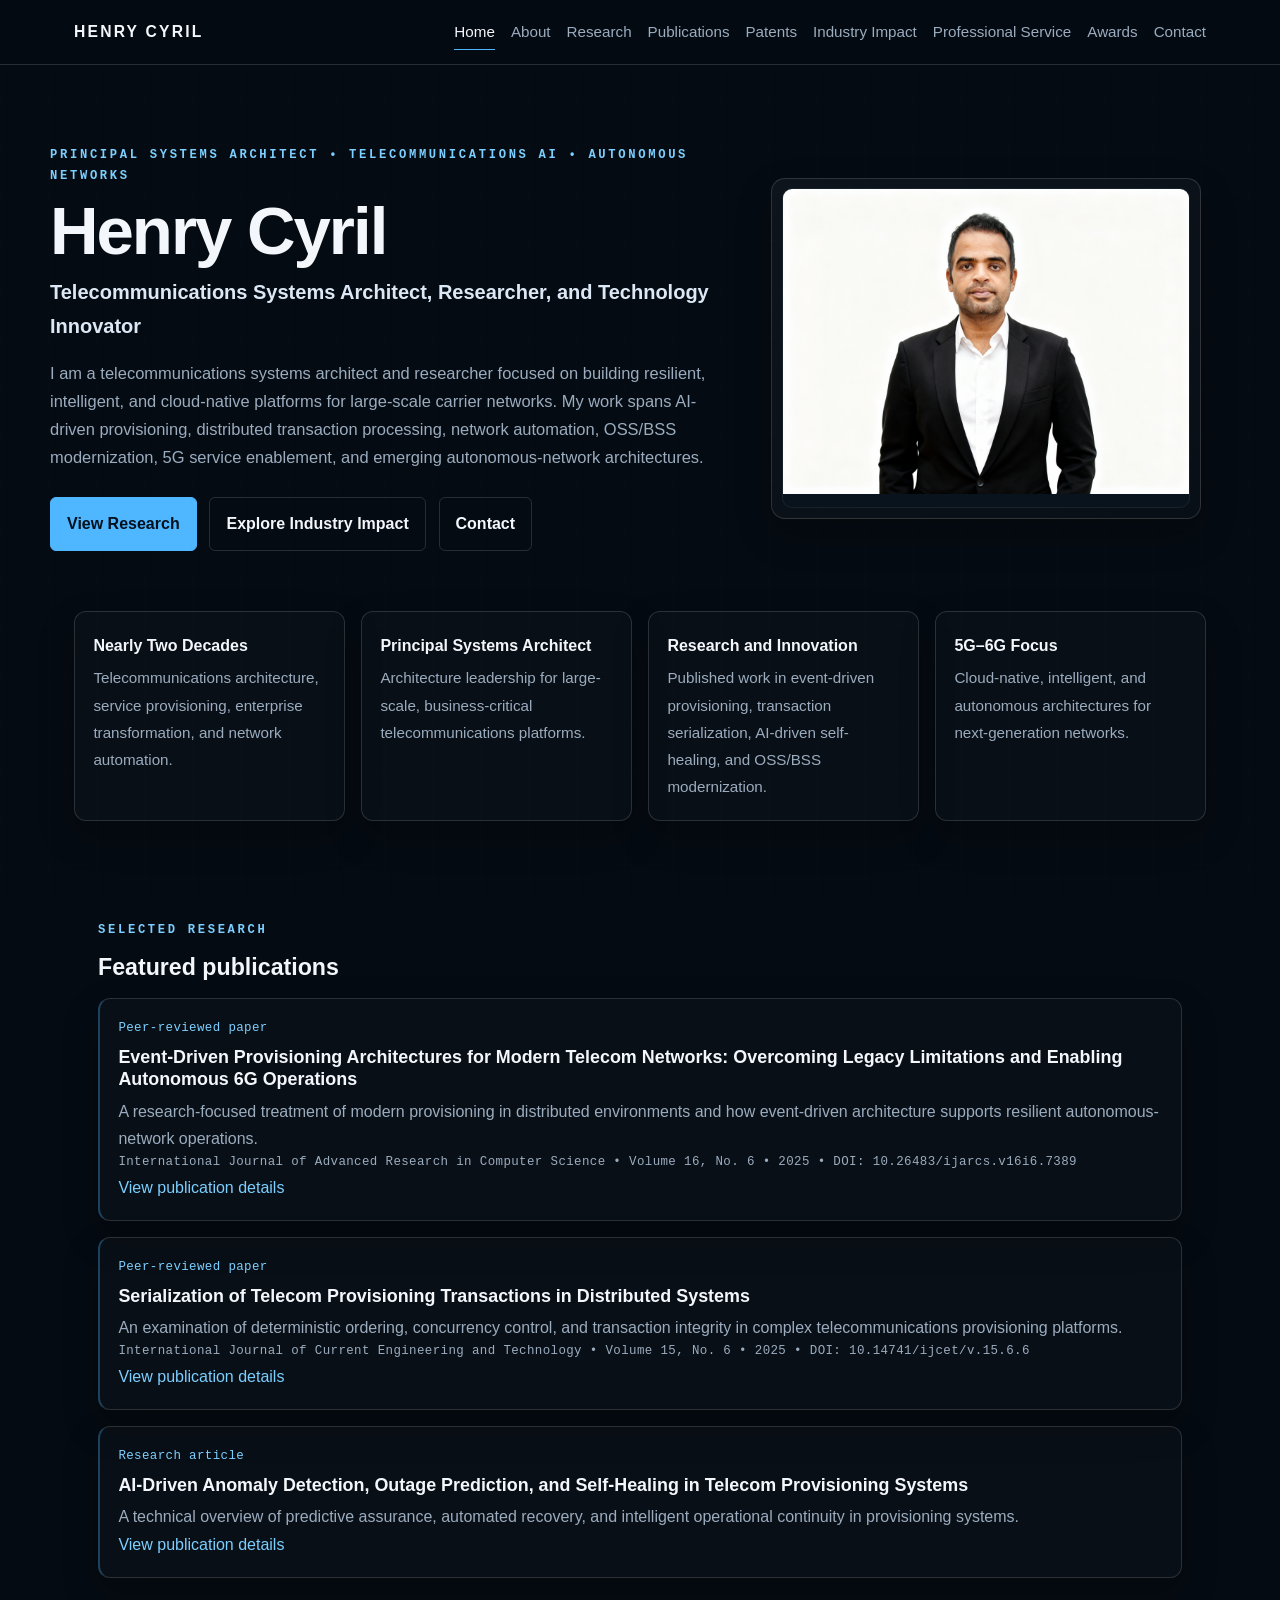
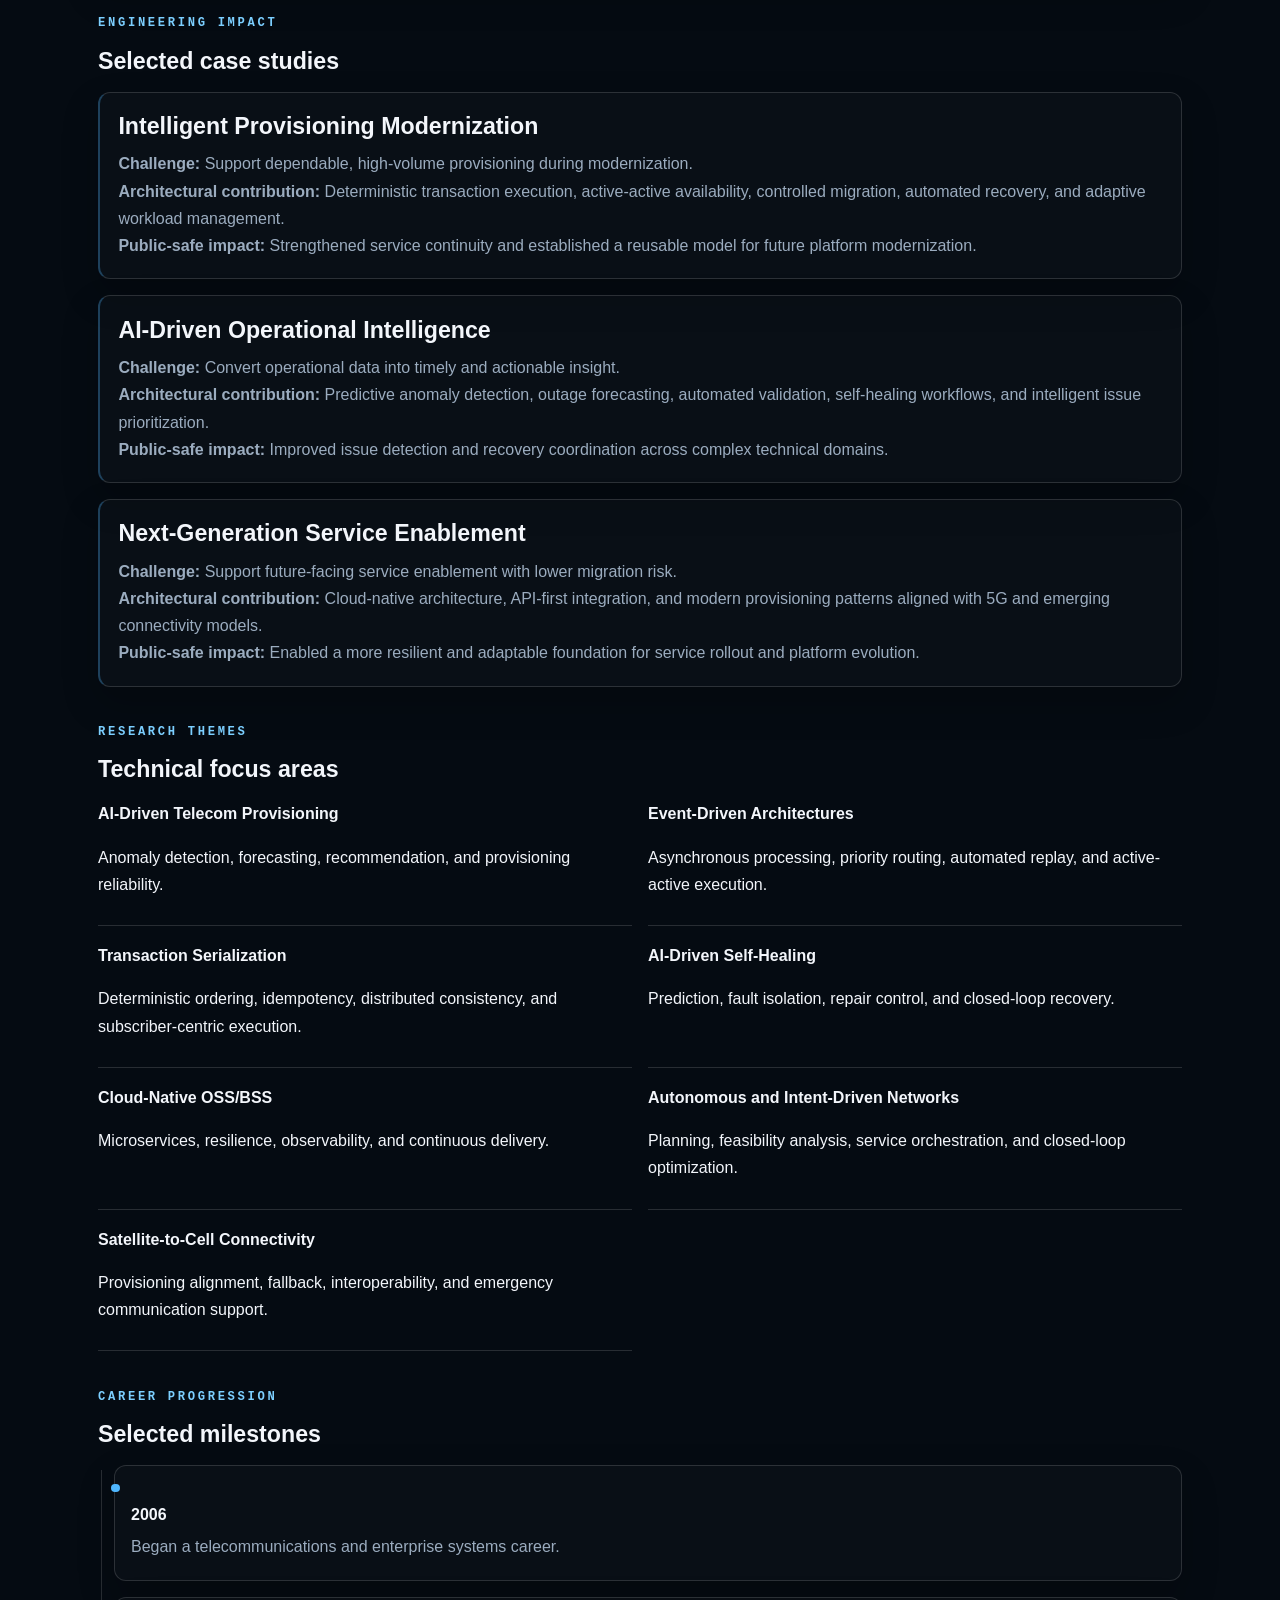
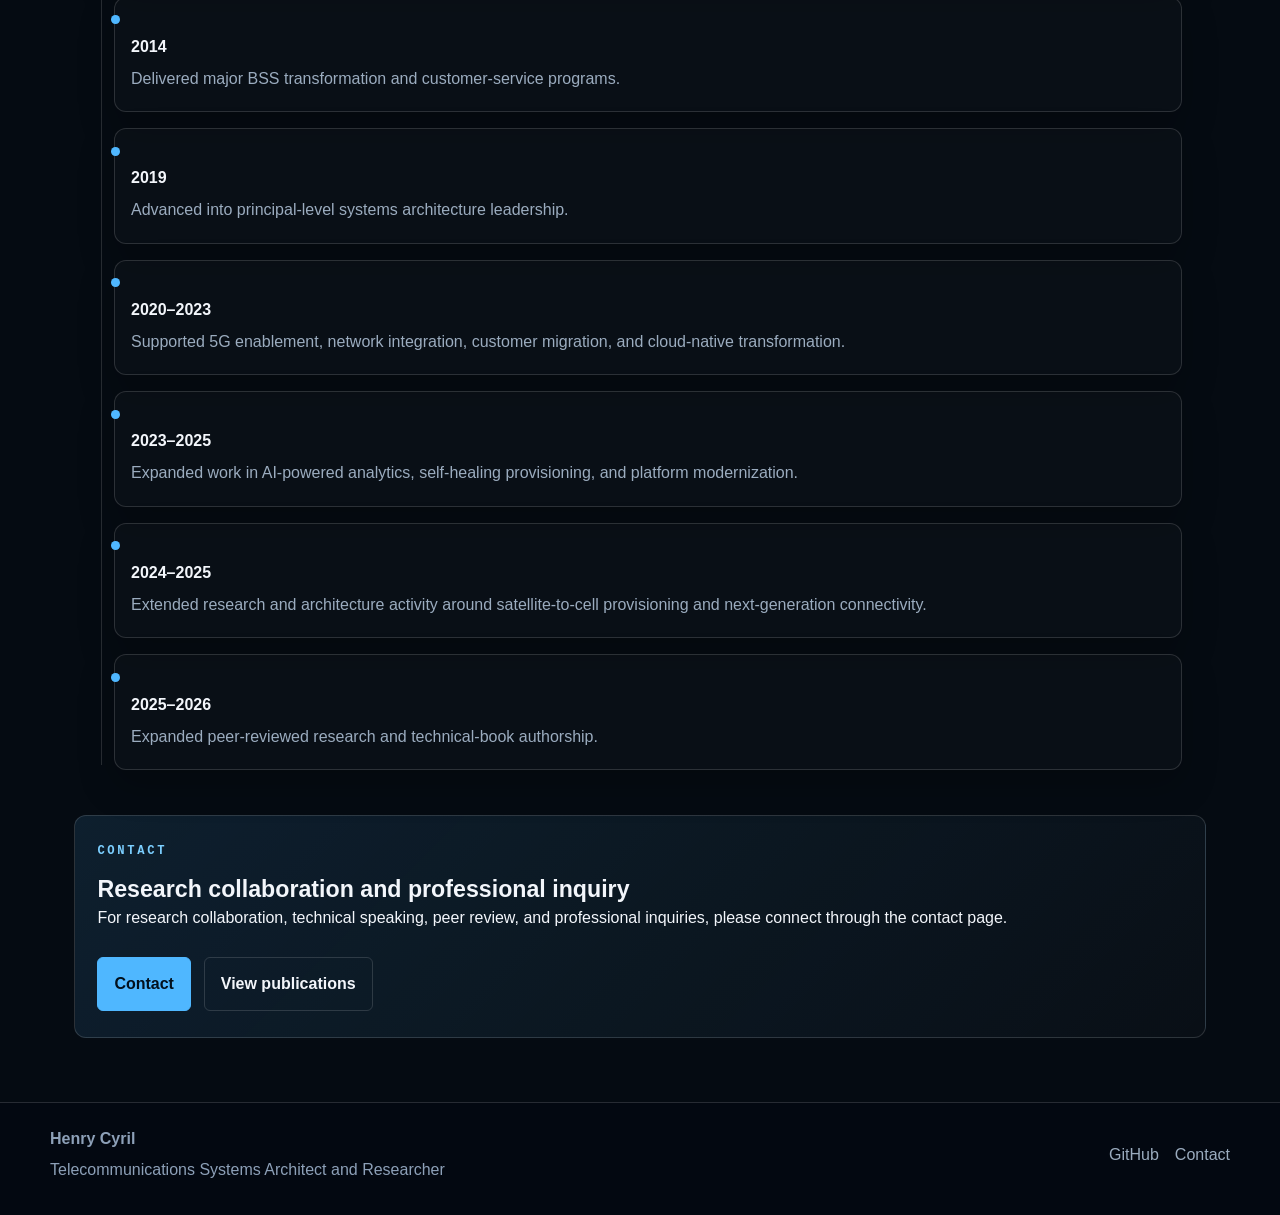
==== commit a40ee419: "Refresh site content and editorial styling" ====
--- a/index.html
+++ b/index.html
@@ -40,69 +40,65 @@
             <p class="eyebrow">Principal Systems Architect • Telecommunications AI • Autonomous Networks</p>
             <h1>Henry Cyril</h1>
             <p class="hero-title">Telecommunications Systems Architect, Researcher, and Technology Innovator</p>
-            <p class="hero-copy">I am a telecommunications systems architect focused on building resilient, AI-assisted provisioning platforms for large-scale carrier networks. My work explores cloud-native architectures, intelligent automation, distributed transaction processing, and scalable service enablement for next-generation telecommunications.</p>
+            <p class="hero-copy">I am a telecommunications systems architect and researcher focused on building resilient, intelligent, and cloud-native platforms for large-scale carrier networks. My work spans AI-driven provisioning, distributed transaction processing, network automation, OSS/BSS modernization, 5G service enablement, and emerging autonomous-network architectures.</p>
             <div class="hero-actions">
-              <a class="button" href="publications.html">View Publications</a>
+              <a class="button" href="research.html">View Research</a>
               <a class="button button--secondary" href="contributions.html">Explore Industry Impact</a>
               <a class="button button--secondary" href="contact.html">Contact</a>
             </div>
-            <div class="hero-actions">
-              <a class="button button--secondary" href="assets/documents/henry-cyril-cv.pdf">Download CV</a>
-            </div>
           </div>
           <figure class="profile-frame">
-            <img src="assets/images/henry-cyril-profile.png" alt="Henry Cyril, telecommunications systems architect and researcher" loading="eager" decoding="async">
+            <img src="assets/images/henry-cyril-profile.png" alt="Henry Cyril, telecommunications systems architect and researcher" width="430" height="520" loading="eager" decoding="async">
           </figure>
         </div>
       </div>
     </section>
 
+    <div class="focus-strip" aria-label="Professional focus highlights">
+      <article class="focus-item">
+        <strong>Nearly Two Decades</strong>
+        <span>Telecommunications architecture, service provisioning, enterprise transformation, and network automation.</span>
+      </article>
+      <article class="focus-item">
+        <strong>Principal Systems Architect</strong>
+        <span>Architecture leadership for large-scale, business-critical telecommunications platforms.</span>
+      </article>
+      <article class="focus-item">
+        <strong>Research and Innovation</strong>
+        <span>Published work in event-driven provisioning, transaction serialization, AI-driven self-healing, and OSS/BSS modernization.</span>
+      </article>
+      <article class="focus-item">
+        <strong>5G–6G Focus</strong>
+        <span>Cloud-native, intelligent, and autonomous architectures for next-generation networks.</span>
+      </article>
+    </div>
+
     <section class="page-main">
       <div class="section-block">
         <div class="section-heading">
-          <p class="section-label">Verified highlights</p>
-          <h2>Professional profile at a glance</h2>
-        </div>
-        <div class="stats-grid">
-          <article class="stat-card">
-            <strong>Nearly 20 Years</strong>
-            <span>Telecommunications and systems architecture experience</span>
-          </article>
-          <article class="stat-card">
-            <strong>Principal Systems Architect</strong>
-            <span>Large-scale telecom platform architecture and technical leadership</span>
-          </article>
-          <article class="stat-card">
-            <strong>Published Research</strong>
-            <span>Work in event-driven provisioning, serialization, self-healing, and OSS/BSS modernization</span>
-          </article>
-          <article class="stat-card">
-            <strong>5G–6G Focus</strong>
-            <span>Cloud-native, AI-driven, and autonomous network architectures</span>
-          </article>
-        </div>
-      </div>
-
-      <div class="section-block">
-        <div class="section-heading">
-          <p class="section-label">Featured research</p>
-          <h2>Selected publications and themes</h2>
-        </div>
-        <div class="card-grid">
-          <article class="card">
-            <h3>Event-Driven Provisioning Architectures for Modern Telecom Networks</h3>
-            <p>Research focused on modernizing provisioning in distributed, event-driven environments and enabling resilient autonomous-network operations.</p>
-            <div class="link-row"><a href="publications.html">View publication details</a></div>
-          </article>
-          <article class="card">
+          <p class="section-label">Selected research</p>
+          <h2>Featured publications</h2>
+        </div>
+        <div class="publication-stack">
+          <article class="publication-entry">
+            <p class="meta">Peer-reviewed paper</p>
+            <h3>Event-Driven Provisioning Architectures for Modern Telecom Networks: Overcoming Legacy Limitations and Enabling Autonomous 6G Operations</h3>
+            <p>A research-focused treatment of modern provisioning in distributed environments and how event-driven architecture supports resilient autonomous-network operations.</p>
+            <p class="publication-meta">International Journal of Advanced Research in Computer Science • Volume 16, No. 6 • 2025 • DOI: 10.26483/ijarcs.v16i6.7389</p>
+            <p><a href="publications.html">View publication details</a></p>
+          </article>
+          <article class="publication-entry">
+            <p class="meta">Peer-reviewed paper</p>
             <h3>Serialization of Telecom Provisioning Transactions in Distributed Systems</h3>
-            <p>Work centered on deterministic ordering, transaction integrity, and resilient distributed execution in telecommunications platforms.</p>
-            <div class="link-row"><a href="publications.html">View publication details</a></div>
-          </article>
-          <article class="card">
+            <p>An examination of deterministic ordering, concurrency control, and transaction integrity in complex telecommunications provisioning platforms.</p>
+            <p class="publication-meta">International Journal of Current Engineering and Technology • Volume 15, No. 6 • 2025 • DOI: 10.14741/ijcet/v.15.6.6</p>
+            <p><a href="publications.html">View publication details</a></p>
+          </article>
+          <article class="publication-entry">
+            <p class="meta">Research article</p>
             <h3>AI-Driven Anomaly Detection, Outage Prediction, and Self-Healing in Telecom Provisioning Systems</h3>
-            <p>Research exploring anomaly detection, predictive degradation modeling, and intelligent recovery strategies for service continuity.</p>
-            <div class="link-row"><a href="publications.html">View publication details</a></div>
+            <p>A technical overview of predictive assurance, automated recovery, and intelligent operational continuity in provisioning systems.</p>
+            <p><a href="publications.html">View publication details</a></p>
           </article>
         </div>
       </div>
@@ -110,44 +106,113 @@
       <div class="section-block">
         <div class="section-heading">
           <p class="section-label">Engineering impact</p>
-          <h2>Public-safe areas of contribution</h2>
-        </div>
-        <div class="card-grid">
-          <article class="card">
+          <h2>Selected case studies</h2>
+        </div>
+        <div class="case-study-list">
+          <article class="case-study">
             <h3>Intelligent Provisioning Modernization</h3>
-            <p>Support for modernizing high-volume provisioning environments with greater resilience, observability, and controlled execution.</p>
-          </article>
-          <article class="card">
-            <h3>AI-Driven Operational Analytics</h3>
-            <p>Contribution to intelligent operational frameworks that combine anomaly detection, prediction, and automated validation.</p>
-          </article>
-          <article class="card">
+            <p><strong>Challenge:</strong> Support dependable, high-volume provisioning during modernization.</p>
+            <p><strong>Architectural contribution:</strong> Deterministic transaction execution, active-active availability, controlled migration, automated recovery, and adaptive workload management.</p>
+            <p><strong>Public-safe impact:</strong> Strengthened service continuity and established a reusable model for future platform modernization.</p>
+          </article>
+          <article class="case-study">
+            <h3>AI-Driven Operational Intelligence</h3>
+            <p><strong>Challenge:</strong> Convert operational data into timely and actionable insight.</p>
+            <p><strong>Architectural contribution:</strong> Predictive anomaly detection, outage forecasting, automated validation, self-healing workflows, and intelligent issue prioritization.</p>
+            <p><strong>Public-safe impact:</strong> Improved issue detection and recovery coordination across complex technical domains.</p>
+          </article>
+          <article class="case-study">
             <h3>Next-Generation Service Enablement</h3>
-            <p>Architecture support for 5G enablement, satellite-to-cell concepts, and cloud-native service delivery.</p>
-          </article>
-        </div>
-      </div>
-
-      <div class="section-block">
-        <div class="section-heading">
-          <p class="section-label">Career timeline</p>
+            <p><strong>Challenge:</strong> Support future-facing service enablement with lower migration risk.</p>
+            <p><strong>Architectural contribution:</strong> Cloud-native architecture, API-first integration, and modern provisioning patterns aligned with 5G and emerging connectivity models.</p>
+            <p><strong>Public-safe impact:</strong> Enabled a more resilient and adaptable foundation for service rollout and platform evolution.</p>
+          </article>
+        </div>
+      </div>
+
+      <div class="section-block">
+        <div class="section-heading">
+          <p class="section-label">Research themes</p>
+          <h2>Technical focus areas</h2>
+        </div>
+        <div class="theme-grid">
+          <article class="theme-item">
+            <h3>AI-Driven Telecom Provisioning</h3>
+            <p>Anomaly detection, forecasting, recommendation, and provisioning reliability.</p>
+          </article>
+          <article class="theme-item">
+            <h3>Event-Driven Architectures</h3>
+            <p>Asynchronous processing, priority routing, automated replay, and active-active execution.</p>
+          </article>
+          <article class="theme-item">
+            <h3>Transaction Serialization</h3>
+            <p>Deterministic ordering, idempotency, distributed consistency, and subscriber-centric execution.</p>
+          </article>
+          <article class="theme-item">
+            <h3>AI-Driven Self-Healing</h3>
+            <p>Prediction, fault isolation, repair control, and closed-loop recovery.</p>
+          </article>
+          <article class="theme-item">
+            <h3>Cloud-Native OSS/BSS</h3>
+            <p>Microservices, resilience, observability, and continuous delivery.</p>
+          </article>
+          <article class="theme-item">
+            <h3>Autonomous and Intent-Driven Networks</h3>
+            <p>Planning, feasibility analysis, service orchestration, and closed-loop optimization.</p>
+          </article>
+          <article class="theme-item">
+            <h3>Satellite-to-Cell Connectivity</h3>
+            <p>Provisioning alignment, fallback, interoperability, and emergency communication support.</p>
+          </article>
+        </div>
+      </div>
+
+      <div class="section-block">
+        <div class="section-heading">
+          <p class="section-label">Career progression</p>
           <h2>Selected milestones</h2>
         </div>
         <div class="timeline">
           <article class="timeline-item">
-            <h3>Research publications</h3>
-            <p>Publications in event-driven provisioning, transaction serialization, self-healing, and OSS/BSS modernization are presented on the publications page.</p>
-          </article>
-          <article class="timeline-item">
-            <h3>Telecommunications architecture</h3>
-            <p>Professional work spans large-scale platform architecture, service enablement, and resilient operations in telecommunications environments.</p>
-          </article>
-          <article class="timeline-item">
-            <h3>Autonomous-network research</h3>
-            <p>Research and architecture work continue to connect cloud-native systems, intelligent automation, and next-generation service models.</p>
-          </article>
-        </div>
-      </div>
+            <h3>2006</h3>
+            <p>Began a telecommunications and enterprise systems career.</p>
+          </article>
+          <article class="timeline-item">
+            <h3>2014</h3>
+            <p>Delivered major BSS transformation and customer-service programs.</p>
+          </article>
+          <article class="timeline-item">
+            <h3>2019</h3>
+            <p>Advanced into principal-level systems architecture leadership.</p>
+          </article>
+          <article class="timeline-item">
+            <h3>2020–2023</h3>
+            <p>Supported 5G enablement, network integration, customer migration, and cloud-native transformation.</p>
+          </article>
+          <article class="timeline-item">
+            <h3>2023–2025</h3>
+            <p>Expanded work in AI-powered analytics, self-healing provisioning, and platform modernization.</p>
+          </article>
+          <article class="timeline-item">
+            <h3>2024–2025</h3>
+            <p>Extended research and architecture activity around satellite-to-cell provisioning and next-generation connectivity.</p>
+          </article>
+          <article class="timeline-item">
+            <h3>2025–2026</h3>
+            <p>Expanded peer-reviewed research and technical-book authorship.</p>
+          </article>
+        </div>
+      </div>
+
+      <section class="cta-block" aria-label="Contact invitation">
+        <p class="section-label">Contact</p>
+        <h2>Research collaboration and professional inquiry</h2>
+        <p>For research collaboration, technical speaking, peer review, and professional inquiries, please connect through the contact page.</p>
+        <div class="hero-actions">
+          <a class="button" href="contact.html">Contact</a>
+          <a class="button button--secondary" href="publications.html">View publications</a>
+        </div>
+      </section>
     </section>
   </main>
 
--- a/assets/css/styles.css
+++ b/assets/css/styles.css
@@ -1,16 +1,16 @@
 :root {
-  --navy: #07182c;
-  --navy-light: #102f52;
-  --blue: #1671d9;
-  --blue-soft: #eaf4ff;
-  --bg: #f5f7fa;
-  --surface: #ffffff;
-  --text: #172033;
-  --muted: #5d6878;
-  --border: #dce4ed;
-  --accent: #75b9ff;
-  --shadow: 0 10px 28px rgba(7, 24, 44, 0.08);
-  --radius: 14px;
+  --bg: #050b12;
+  --bg-soft: #0b1623;
+  --surface: #101d2d;
+  --surface-2: #17263a;
+  --text: #f3f6fb;
+  --muted: #9bacbf;
+  --accent: #4fb7ff;
+  --accent-2: #7ccfff;
+  --border: rgba(255,255,255,0.14);
+  --shadow: 0 16px 36px rgba(0, 0, 0, 0.22);
+  --radius: 12px;
+  --max-width: 1180px;
 }
 
 * {
@@ -23,18 +23,31 @@
 
 body {
   margin: 0;
-  font-family: Inter, Arial, Helvetica, sans-serif;
+  font-family: Inter, "Segoe UI", Roboto, Arial, sans-serif;
   color: var(--text);
   background: var(--bg);
   line-height: 1.7;
+  min-height: 100vh;
+}
+
+body::before {
+  content: "";
+  position: fixed;
+  inset: 0;
+  pointer-events: none;
+  background-image: linear-gradient(rgba(255,255,255,0.03) 1px, transparent 1px), linear-gradient(90deg, rgba(255,255,255,0.03) 1px, transparent 1px);
+  background-size: 48px 48px;
+  opacity: 0.35;
 }
 
 a {
-  color: var(--blue);
-}
-
-a:hover {
-  color: var(--navy);
+  color: var(--accent-2);
+  text-decoration: none;
+}
+
+a:hover,
+a:focus-visible {
+  color: var(--text);
 }
 
 img {
@@ -51,123 +64,214 @@
 .skip-link:focus {
   left: 16px;
   top: 16px;
-  z-index: 2000;
+  z-index: 2200;
   padding: 0.75rem 1rem;
-  background: var(--navy);
-  color: var(--surface);
-  border-radius: 8px;
+  background: var(--accent);
+  color: #02101d;
+  border-radius: 6px;
+  font-weight: 700;
+}
+
+:focus-visible {
+  outline: 2px solid var(--accent);
+  outline-offset: 3px;
 }
 
 .site-header {
   position: sticky;
   top: 0;
-  z-index: 1000;
-  background: rgba(7, 24, 44, 0.97);
-  color: var(--surface);
+  z-index: 2000;
+  background: rgba(5, 11, 18, 0.96);
+  border-bottom: 1px solid var(--border);
+  backdrop-filter: blur(8px);
 }
 
 .site-nav {
-  max-width: 1220px;
+  max-width: var(--max-width);
   margin: 0 auto;
   display: flex;
   justify-content: space-between;
   align-items: center;
   padding: 1rem 1.5rem;
+  gap: 1rem;
 }
 
 .brand {
-  color: var(--surface);
+  color: var(--text);
   text-decoration: none;
-  font-size: 1.1rem;
+  font-size: 0.98rem;
   font-weight: 700;
-  letter-spacing: 0.01em;
+  letter-spacing: 0.14em;
+  text-transform: uppercase;
+}
+
+.nav-toggle {
+  display: none;
+  border: 1px solid var(--border);
+  background: transparent;
+  color: var(--text);
+  padding: 0.5rem 0.7rem;
+  border-radius: 6px;
+  font-size: 0.92rem;
 }
 
 .nav-links {
   display: flex;
   flex-wrap: wrap;
-  gap: 0.75rem 1rem;
+  gap: 0.85rem 1rem;
 }
 
 .nav-links a {
-  color: #dce9f7;
+  color: var(--muted);
   text-decoration: none;
   font-size: 0.95rem;
   padding: 0.2rem 0;
+  position: relative;
+}
+
+.nav-links a::after {
+  content: "";
+  position: absolute;
+  left: 0;
+  bottom: -2px;
+  width: 100%;
+  height: 1px;
+  background: var(--accent);
+  transform: scaleX(0);
+  transform-origin: left;
+  transition: transform 180ms ease;
+}
+
+.nav-links a:hover::after,
+.nav-links a:focus-visible::after,
+.nav-links a[aria-current="page"]::after {
+  transform: scaleX(1);
 }
 
 .nav-links a:hover,
 .nav-links a:focus-visible,
 .nav-links a[aria-current="page"] {
-  color: var(--surface);
+  color: var(--text);
 }
 
 .hero {
-  background: linear-gradient(135deg, #061323 0%, #0a2848 100%);
-  color: var(--surface);
-  padding: 4.5rem 1.5rem;
+  padding: 5rem 1.5rem 3.75rem;
+  position: relative;
 }
 
 .hero--compact {
-  padding: 3.25rem 1.5rem;
-}
-
-.hero-inner {
-  max-width: 1180px;
+  padding: 3.25rem 1.5rem 2.2rem;
+}
+
+.hero-inner,
+.page-main,
+.page-shell {
+  max-width: var(--max-width);
   margin: 0 auto;
 }
 
-.hero-grid {
+.hero-grid,
+.bio-grid,
+.split-grid {
   display: grid;
-  grid-template-columns: 1.2fr 0.8fr;
+  grid-template-columns: 1.15fr 0.85fr;
   gap: 2rem;
   align-items: center;
 }
 
-.eyebrow {
-  color: var(--accent);
-  font-size: 0.8rem;
+.eyebrow,
+.section-label,
+.meta-label {
+  color: var(--accent-2);
+  font-size: 0.76rem;
   font-weight: 700;
-  letter-spacing: 0.2em;
+  letter-spacing: 0.22em;
   text-transform: uppercase;
-  margin-bottom: 0.9rem;
-}
-
-.hero h1 {
-  font-size: clamp(2.25rem, 4vw, 3.4rem);
-  line-height: 1.08;
-  margin: 0 0 0.75rem;
+  margin: 0 0 0.8rem;
+  font-family: "SFMono-Regular", Consolas, "Liberation Mono", monospace;
+}
+
+.hero h1,
+.page-title {
+  font-size: clamp(2.6rem, 5.3vw, 4.2rem);
+  line-height: 0.96;
+  margin: 0 0 0.7rem;
+  letter-spacing: -0.03em;
 }
 
 .hero-title {
-  font-size: clamp(1.1rem, 2.1vw, 1.35rem);
+  font-size: clamp(1.02rem, 2vw, 1.25rem);
   font-weight: 600;
-  color: #dbe8f5;
+  color: #dce8f5;
   margin: 0 0 1rem;
 }
 
+.hero-copy,
+.lead,
+.card p,
+.publication-entry p,
+.case-study p,
+.list,
+.timeline-item p,
+.panel p,
+.page-intro p {
+  color: var(--muted);
+  margin: 0;
+}
+
 .hero-copy {
-  max-width: 760px;
-  font-size: 1.05rem;
-  color: #dbe8f5;
-  margin: 0;
+  max-width: 720px;
+  font-size: 1.03rem;
 }
 
 .hero-actions {
   display: flex;
   gap: 0.8rem;
   flex-wrap: wrap;
-  margin-top: 1.5rem;
+  margin-top: 1.6rem;
+}
+
+.button {
+  display: inline-flex;
+  align-items: center;
+  justify-content: center;
+  padding: 0.8rem 1rem;
+  border: 1px solid var(--accent);
+  background: var(--accent);
+  color: #02101d;
+  text-decoration: none;
+  font-weight: 700;
+  border-radius: 6px;
+  transition: transform 180ms ease, background 180ms ease, color 180ms ease;
+}
+
+.button:hover,
+.button:focus-visible {
+  transform: translateY(-1px);
+  color: #02101d;
+  background: var(--accent-2);
+}
+
+.button--secondary {
+  background: transparent;
+  color: var(--text);
+  border-color: var(--border);
+}
+
+.button--secondary:hover,
+.button--secondary:focus-visible {
+  background: rgba(255,255,255,0.04);
+  color: var(--text);
 }
 
 .profile-frame {
   margin: 0;
   padding: 0.6rem;
-  border: 1px solid rgba(255,255,255,0.22);
-  border-radius: calc(var(--radius) + 6px);
-  background: rgba(255,255,255,0.08);
+  border: 1px solid var(--border);
+  background: linear-gradient(145deg, rgba(255,255,255,0.04), rgba(255,255,255,0.02));
   box-shadow: var(--shadow);
-  max-width: 440px;
+  border-radius: 14px;
+  max-width: 430px;
   width: 100%;
   justify-self: center;
 }
@@ -181,181 +285,220 @@
   width: 100%;
   height: 100%;
   min-height: 320px;
-  max-height: 480px;
-  object-fit: cover;
+  max-height: 460px;
+  object-fit: contain;
   object-position: center top;
-  border-radius: var(--radius);
-  border: 1px solid rgba(7, 24, 44, 0.12);
-  background: var(--blue-soft);
-}
-
-.section-block {
-  margin-top: 2.75rem;
-}
-
-.section-heading {
-  margin-bottom: 1.15rem;
-}
-
-.section-label {
-  display: inline-block;
-  margin-bottom: 0.45rem;
-  color: var(--blue);
-  font-size: 0.8rem;
-  font-weight: 700;
-  letter-spacing: 0.2em;
-  text-transform: uppercase;
-}
-
-.section-heading h2,
-.page-main h2 {
-  margin: 0;
-  color: var(--navy);
-  font-size: 1.6rem;
-}
-
-.page-main {
-  max-width: 1180px;
-  margin: 0 auto;
-  padding: 3rem 1.5rem 4rem;
-}
-
-.page-intro {
-  max-width: 860px;
-  margin-bottom: 2rem;
-  color: var(--muted);
-  font-size: 1.05rem;
-}
-
-.stats-grid,
-.card-grid {
+  border-radius: 10px;
+  background: #09131d;
+  border: 1px solid rgba(255,255,255,0.06);
+}
+
+.focus-strip {
   display: grid;
   grid-template-columns: repeat(4, minmax(0, 1fr));
-  gap: 1.25rem;
-}
-
-.two-col {
+  gap: 1rem;
+  padding: 0 1.5rem 0;
+  max-width: var(--max-width);
+  margin: 0 auto 2.5rem;
+}
+
+.focus-item,
+.panel,
+.case-study,
+.publication-entry,
+.timeline-item,
+.card,
+.info-card,
+.list-card {
+  background: rgba(255,255,255,0.02);
+  border: 1px solid var(--border);
+  border-radius: var(--radius);
+  padding: 1.2rem 1.15rem;
+  box-shadow: var(--shadow);
+}
+
+.focus-item strong {
+  display: block;
+  color: var(--text);
+  font-size: 1rem;
+  margin-bottom: 0.35rem;
+}
+
+.focus-item span {
+  color: var(--muted);
+  font-size: 0.95rem;
+}
+
+.section-block {
+  margin-top: 2.2rem;
+  padding: 0 1.5rem;
+}
+
+.section-heading {
+  margin-bottom: 1rem;
+}
+
+.section-heading h2,
+.page-main h2,
+.panel h2,
+.case-study h3,
+.publication-entry h3,
+.info-card h2,
+.list-card h2 {
+  margin: 0;
+  color: var(--text);
+  font-size: 1.45rem;
+  line-height: 1.25;
+}
+
+.publication-stack,
+.case-study-list,
+.timeline,
+.theme-list,
+.info-grid,
+.content-grid {
+  display: grid;
+  gap: 1rem;
+}
+
+.publication-entry {
+  border-left: 2px solid rgba(79, 183, 255, 0.3);
+  padding-left: 1.15rem;
+}
+
+.publication-entry h3 {
+  margin: 0.2rem 0 0.45rem;
+  font-size: 1.12rem;
+}
+
+.publication-entry .meta,
+.publication-meta,
+.meta-detail,
+.case-meta {
+  font-family: "SFMono-Regular", Consolas, "Liberation Mono", monospace;
+  color: var(--accent-2);
+  font-size: 0.78rem;
+  letter-spacing: 0.03em;
+  margin: 0 0 0.4rem;
+}
+
+.case-study {
+  border-left: 2px solid rgba(79, 183, 255, 0.3);
+}
+
+.case-study h3 {
+  margin-bottom: 0.6rem;
+}
+
+.case-grid,
+.content-grid {
   display: grid;
   grid-template-columns: repeat(2, minmax(0, 1fr));
-  gap: 1.25rem;
-}
-
-.card,
-.publication-card,
+  gap: 1rem;
+}
+
+.case-grid strong,
+.panel strong {
+  color: var(--text);
+}
+
+.theme-grid {
+  display: grid;
+  grid-template-columns: repeat(2, minmax(0, 1fr));
+  gap: 1rem;
+}
+
+.theme-item {
+  border-bottom: 1px solid var(--border);
+  padding-bottom: 0.7rem;
+}
+
+.theme-item h3 {
+  margin: 0 0 0.25rem;
+  color: var(--text);
+  font-size: 1rem;
+}
+
+.timeline {
+  position: relative;
+  padding-left: 1rem;
+}
+
+.timeline::before {
+  content: "";
+  position: absolute;
+  left: 0.2rem;
+  top: 0.3rem;
+  bottom: 0.3rem;
+  width: 1px;
+  background: var(--border);
+}
+
 .timeline-item {
-  background: var(--surface);
+  position: relative;
+  padding-left: 1rem;
+}
+
+.timeline-item::before {
+  content: "";
+  position: absolute;
+  left: -0.25rem;
+  top: 1.1rem;
+  width: 0.55rem;
+  height: 0.55rem;
+  border-radius: 50%;
+  background: var(--accent);
+}
+
+.timeline-item h3 {
+  margin-bottom: 0.3rem;
+  font-size: 1rem;
+}
+
+.cta-block {
+  margin: 2.8rem 1.5rem 0;
+  padding: 1.6rem 1.4rem;
   border: 1px solid var(--border);
   border-radius: var(--radius);
-  box-shadow: var(--shadow);
-  padding: 1.5rem;
-}
-
-.card--wide {
-  padding: 1.75rem;
-}
-
-.card h2,
-.publication-card h2,
-.timeline-item h3 {
+  background: linear-gradient(135deg, rgba(79,183,255,0.12), rgba(255,255,255,0.02));
+  max-width: var(--max-width);
+  margin-left: auto;
+  margin-right: auto;
+}
+
+.cta-block h2,
+.cta-block p {
   margin-top: 0;
-  margin-bottom: 0.7rem;
-  color: var(--navy);
-  font-size: 1.2rem;
-}
-
-.card p,
-.publication-card p,
-.card li,
-.page-intro p,
-.timeline-item p {
-  color: var(--muted);
+}
+
+.page-main {
+  padding: 1.5rem 1.5rem 4rem;
+}
+
+.page-intro {
+  margin-bottom: 1.4rem;
+  max-width: 860px;
 }
 
 .list {
   margin: 0;
-  padding-left: 1.2rem;
-}
-
-.stat-card {
-  background: var(--surface);
-  border: 1px solid var(--border);
-  border-radius: var(--radius);
-  padding: 1.3rem;
-  box-shadow: var(--shadow);
-}
-
-.stat-card strong {
-  display: block;
-  color: var(--navy);
-  font-size: 1.1rem;
-  margin-bottom: 0.35rem;
-}
-
-.stat-card span {
+  padding-left: 1rem;
   color: var(--muted);
-  font-size: 0.95rem;
-}
-
-.button {
-  display: inline-block;
-  padding: 0.8rem 1.15rem;
-  border-radius: 999px;
-  background: var(--blue);
-  color: var(--surface);
-  text-decoration: none;
-  font-weight: 700;
-  border: 1px solid transparent;
-}
-
-.button:hover,
-.button:focus-visible {
-  background: var(--navy);
-  color: var(--surface);
-}
-
-.button--secondary {
-  background: transparent;
-  color: var(--blue);
-  border-color: var(--blue);
-}
-
-.button--secondary:hover,
-.button--secondary:focus-visible {
-  background: var(--blue-soft);
-  color: var(--navy);
-}
-
-.button--disabled {
-  background: #d6dde7;
-  color: var(--muted);
-  border-color: #d6dde7;
-  cursor: not-allowed;
-  pointer-events: none;
-}
-
-.publication-list,
-.timeline {
-  display: grid;
-  gap: 1rem;
-}
-
-.publication-meta {
-  margin: 0.35rem 0 0;
-  font-size: 0.95rem;
-}
-
-.publication-card .link-row {
-  margin-top: 0.8rem;
+}
+
+.list li + li {
+  margin-top: 0.45rem;
 }
 
 .site-footer {
-  background: #030c17;
-  color: #aab9c9;
-  padding: 1.4rem 1.5rem;
+  background: #030811;
+  color: #8da0b8;
+  padding: 1.4rem 1.5rem 2rem;
+  border-top: 1px solid var(--border);
 }
 
 .footer-content {
-  max-width: 1180px;
+  max-width: var(--max-width);
   margin: 0 auto;
   display: flex;
   justify-content: space-between;
@@ -371,58 +514,83 @@
 }
 
 .footer-links a {
-  color: #dce9f7;
+  color: var(--muted);
   text-decoration: none;
 }
 
 .footer-links a:hover,
 .footer-links a:focus-visible {
-  color: var(--surface);
+  color: var(--text);
+}
+
+.print-friendly {
+  page-break-inside: avoid;
 }
 
 @media (max-width: 900px) {
-  .hero-grid {
+  .hero-grid,
+  .bio-grid,
+  .split-grid,
+  .case-grid,
+  .content-grid,
+  .theme-grid {
     grid-template-columns: 1fr;
   }
 
-  .stats-grid,
-  .card-grid {
+  .focus-strip {
     grid-template-columns: repeat(2, minmax(0, 1fr));
   }
-
-  .two-col {
-    grid-template-columns: 1fr;
-  }
-}
-
-@media (max-width: 700px) {
+}
+
+@media (max-width: 720px) {
   .site-nav {
+    padding: 0.95rem 1rem;
+    align-items: flex-start;
+  }
+
+  .nav-toggle {
+    display: inline-flex;
+  }
+
+  .nav-links {
+    display: none;
+    width: 100%;
     flex-direction: column;
-    align-items: flex-start;
-    gap: 0.8rem;
-  }
-
-  .nav-links {
-    gap: 0.6rem 0.8rem;
+    padding-top: 0.4rem;
+  }
+
+  .nav-links.is-open {
+    display: flex;
   }
 
   .hero,
   .hero--compact {
-    padding: 3rem 1rem;
-  }
-
-  .page-main {
-    padding: 2.1rem 1rem 3rem;
-  }
-
-  .stats-grid,
-  .card-grid {
+    padding: 3.25rem 1rem 2.6rem;
+  }
+
+  .section-block,
+  .page-main,
+  .cta-block {
+    padding-left: 1rem;
+    padding-right: 1rem;
+  }
+
+  .focus-strip {
     grid-template-columns: 1fr;
+    padding: 0 1rem 0;
   }
 
   .footer-content {
     flex-direction: column;
     align-items: flex-start;
+  }
+}
+
+@media (prefers-reduced-motion: reduce) {
+  *, *::before, *::after {
+    animation: none !important;
+    transition: none !important;
+    scroll-behavior: auto !important;
   }
 }
 
@@ -430,7 +598,8 @@
   .site-header,
   .site-footer,
   .button,
-  .skip-link {
+  .skip-link,
+  .nav-toggle {
     display: none !important;
   }
 
@@ -439,11 +608,15 @@
     color: #000000;
   }
 
+  .focus-item,
+  .panel,
+  .case-study,
+  .publication-entry,
+  .timeline-item,
   .card,
-  .publication-card,
-  .timeline-item,
-  .stat-card {
+  .info-card,
+  .list-card {
     box-shadow: none;
-    border: 1px solid #cccccc;
-  }
-}
+    border: 1px solid #bbbbbb;
+  }
+}
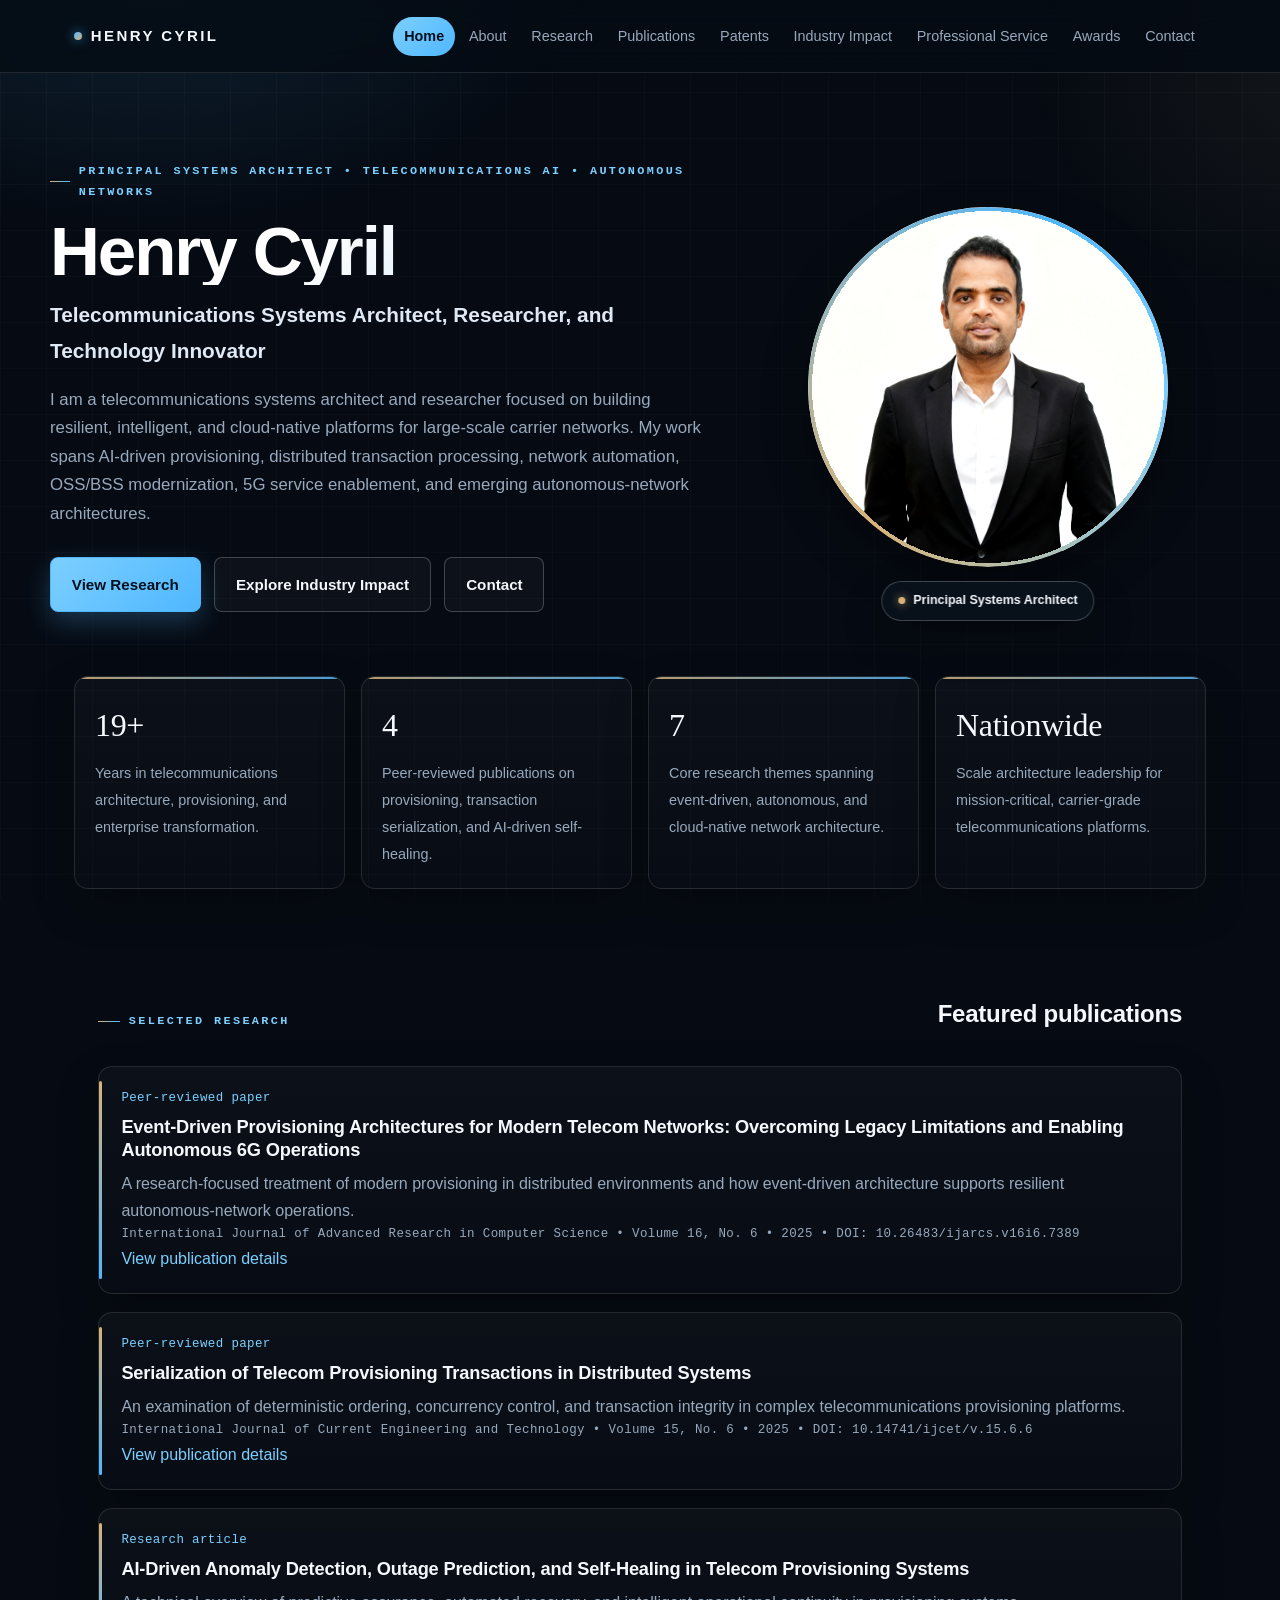
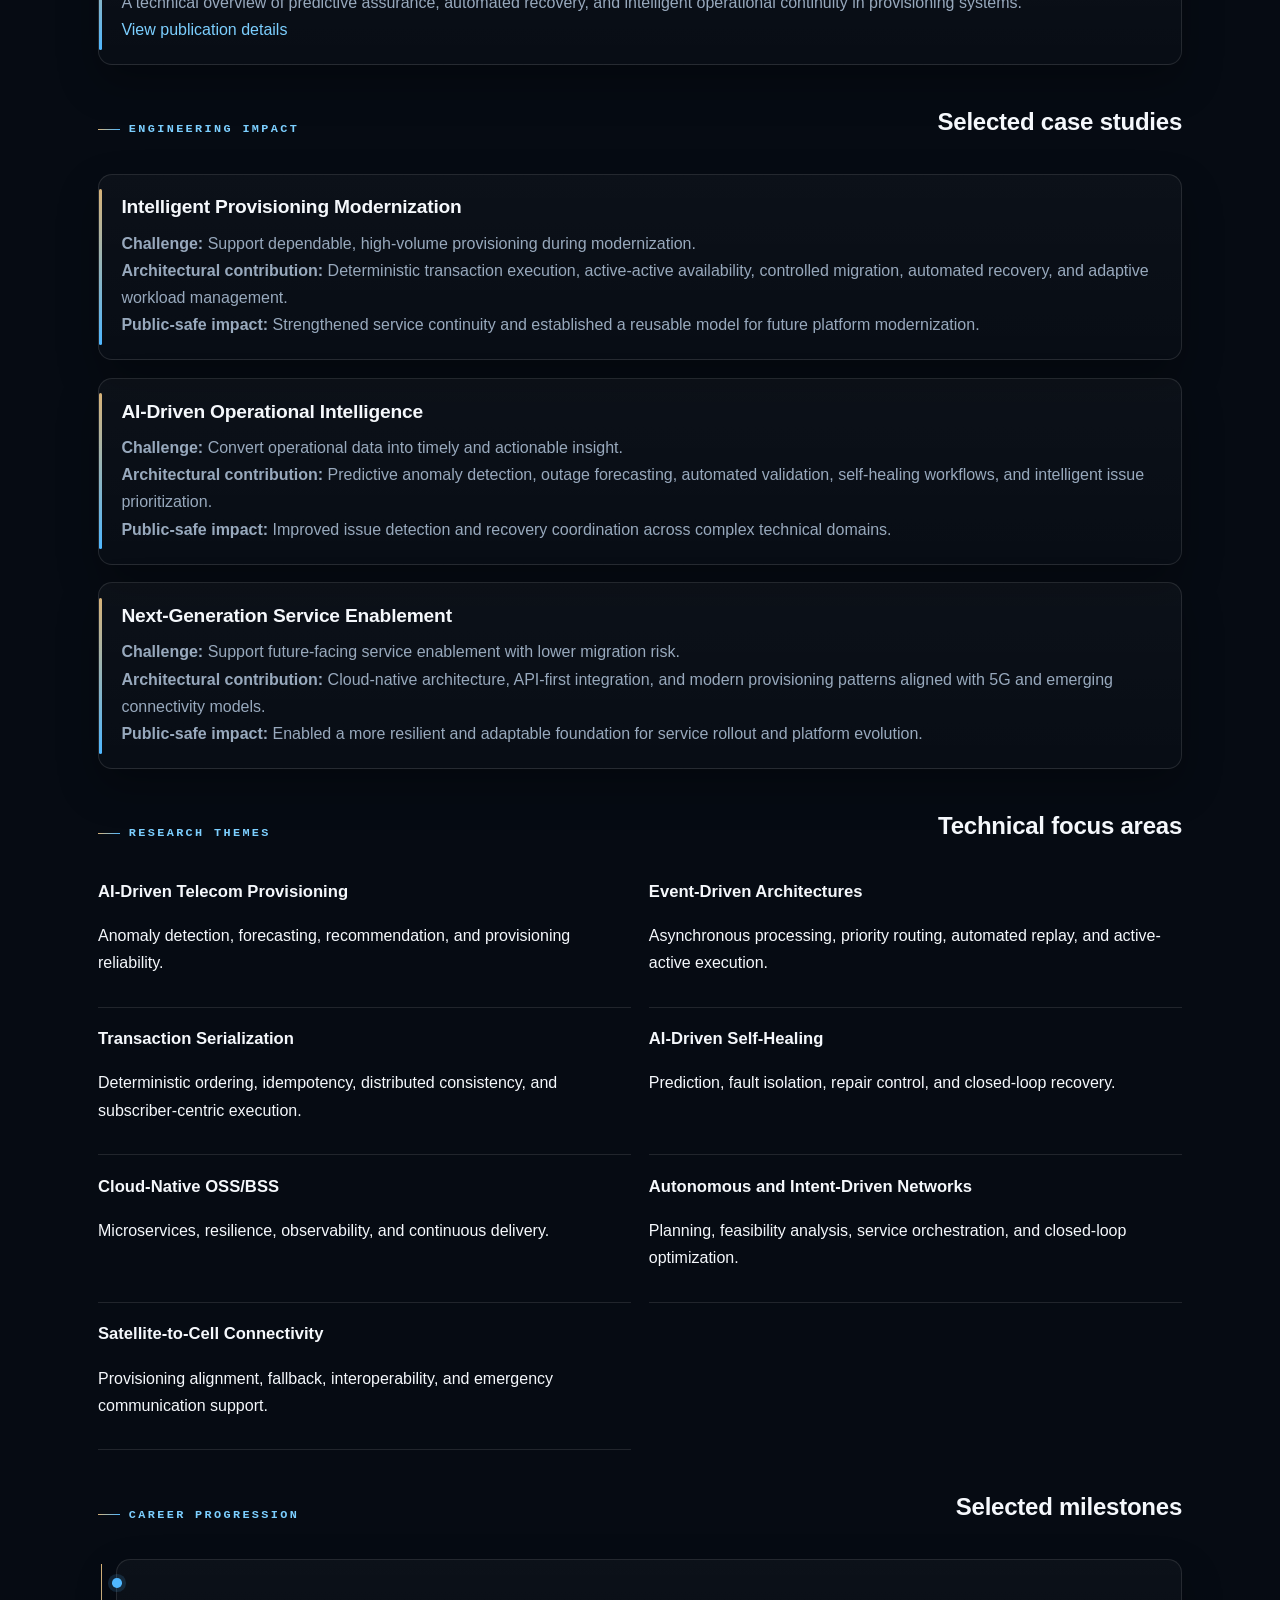
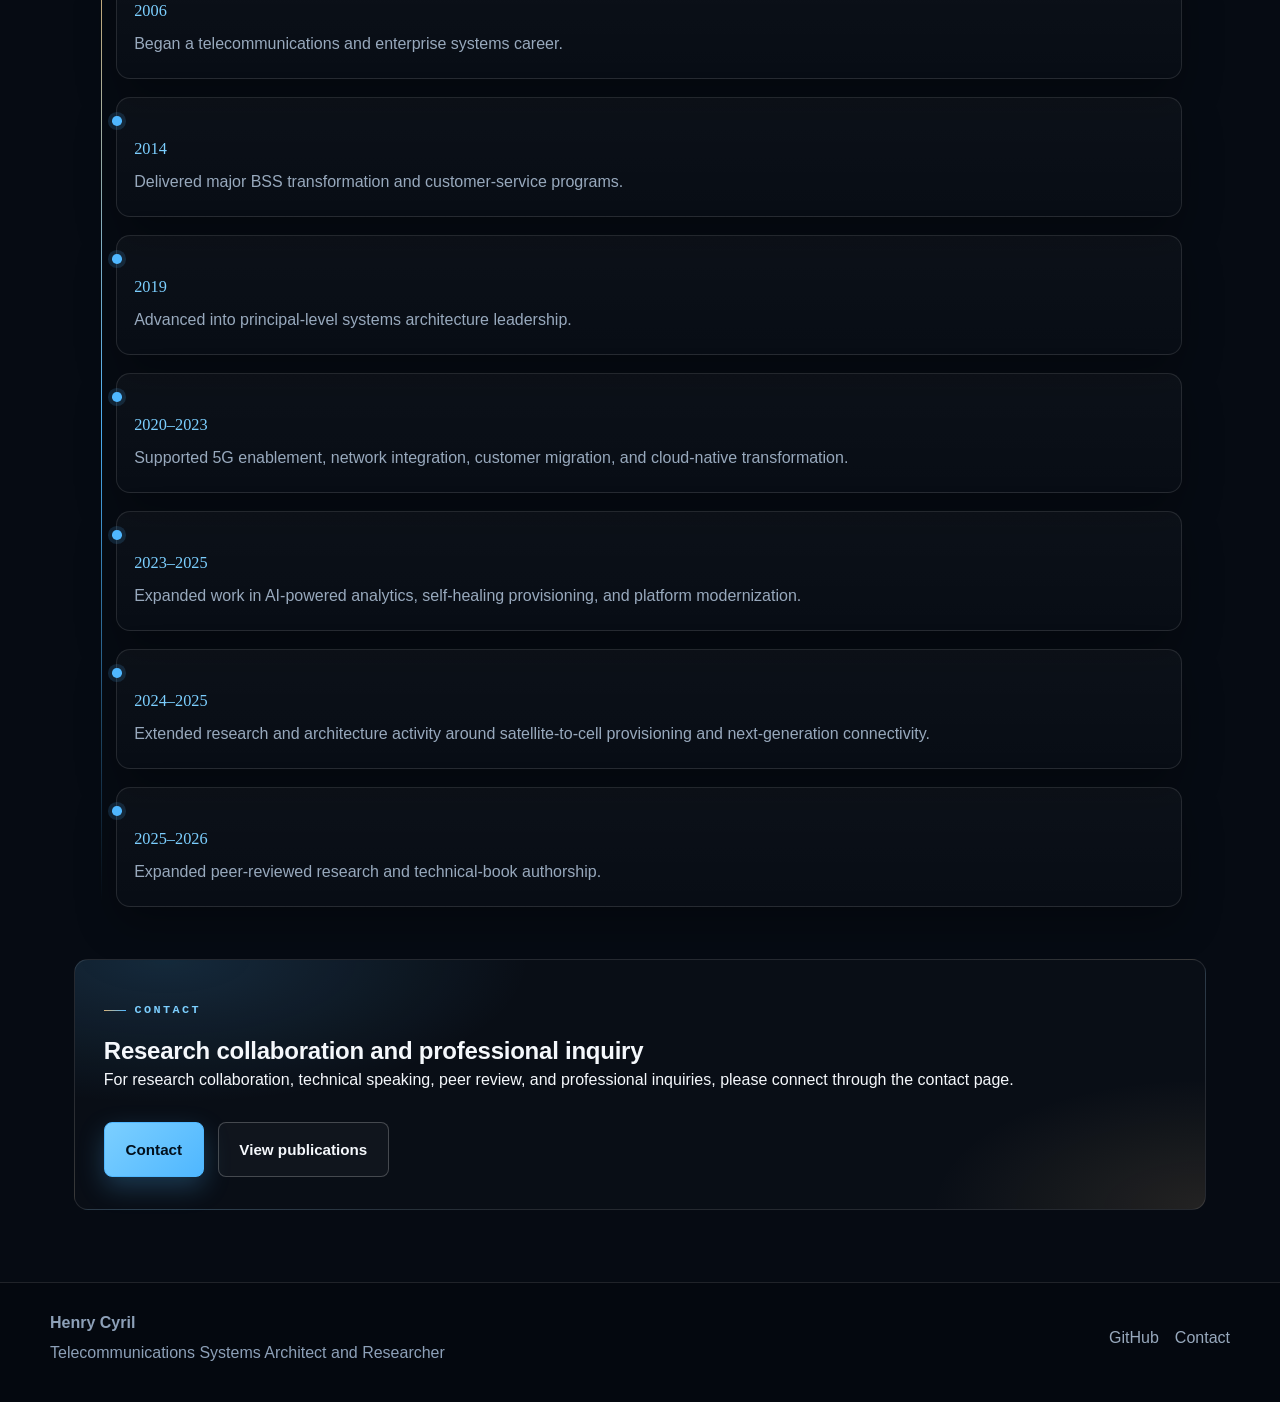
==== commit cb64e6e3: "Redesign visual system and switch portrait to circular treatment Elevates the dark theme with a refi" ====
--- a/index.html
+++ b/index.html
@@ -49,6 +49,7 @@
           </div>
           <figure class="profile-frame">
             <img src="assets/images/henry-cyril-profile.png" alt="Henry Cyril, telecommunications systems architect and researcher" width="430" height="520" loading="eager" decoding="async">
+            <span class="profile-badge">Principal Systems Architect</span>
           </figure>
         </div>
       </div>
@@ -56,20 +57,20 @@
 
     <div class="focus-strip" aria-label="Professional focus highlights">
       <article class="focus-item">
-        <strong>Nearly Two Decades</strong>
-        <span>Telecommunications architecture, service provisioning, enterprise transformation, and network automation.</span>
-      </article>
-      <article class="focus-item">
-        <strong>Principal Systems Architect</strong>
-        <span>Architecture leadership for large-scale, business-critical telecommunications platforms.</span>
-      </article>
-      <article class="focus-item">
-        <strong>Research and Innovation</strong>
-        <span>Published work in event-driven provisioning, transaction serialization, AI-driven self-healing, and OSS/BSS modernization.</span>
-      </article>
-      <article class="focus-item">
-        <strong>5G–6G Focus</strong>
-        <span>Cloud-native, intelligent, and autonomous architectures for next-generation networks.</span>
+        <strong>19+</strong>
+        <span>Years in telecommunications architecture, provisioning, and enterprise transformation.</span>
+      </article>
+      <article class="focus-item">
+        <strong>4</strong>
+        <span>Peer-reviewed publications on provisioning, transaction serialization, and AI-driven self-healing.</span>
+      </article>
+      <article class="focus-item">
+        <strong>7</strong>
+        <span>Core research themes spanning event-driven, autonomous, and cloud-native network architecture.</span>
+      </article>
+      <article class="focus-item">
+        <strong>Nationwide</strong>
+        <span>Scale architecture leadership for mission-critical, carrier-grade telecommunications platforms.</span>
       </article>
     </div>
 
--- a/assets/css/styles.css
+++ b/assets/css/styles.css
@@ -1,16 +1,25 @@
 :root {
-  --bg: #050b12;
-  --bg-soft: #0b1623;
+  --bg: #060b13;
+  --bg-soft: #0a1420;
   --surface: #101d2d;
-  --surface-2: #17263a;
-  --text: #f3f6fb;
-  --muted: #9bacbf;
+  --surface-2: #17283b;
+  --text: #f5f8fc;
+  --muted: #98a9bd;
+  --muted-2: #6d8098;
   --accent: #4fb7ff;
   --accent-2: #7ccfff;
-  --border: rgba(255,255,255,0.14);
-  --shadow: 0 16px 36px rgba(0, 0, 0, 0.22);
-  --radius: 12px;
+  --accent-soft: rgba(79, 183, 255, 0.14);
+  --gold: #d8b378;
+  --gold-soft: rgba(216, 179, 120, 0.16);
+  --border: rgba(255, 255, 255, 0.11);
+  --border-strong: rgba(255, 255, 255, 0.22);
+  --shadow: 0 18px 40px rgba(0, 0, 0, 0.28);
+  --shadow-lg: 0 30px 70px rgba(0, 0, 0, 0.38);
+  --radius: 14px;
+  --radius-sm: 10px;
   --max-width: 1180px;
+  --font-display: Georgia, "Iowan Old Style", "Palatino Linotype", serif;
+  --font-mono: "SFMono-Regular", Consolas, "Liberation Mono", monospace;
 }
 
 * {
@@ -22,12 +31,14 @@
 }
 
 body {
+  position: relative;
   margin: 0;
   font-family: Inter, "Segoe UI", Roboto, Arial, sans-serif;
   color: var(--text);
   background: var(--bg);
   line-height: 1.7;
   min-height: 100vh;
+  overflow-x: hidden;
 }
 
 body::before {
@@ -35,9 +46,14 @@
   position: fixed;
   inset: 0;
   pointer-events: none;
-  background-image: linear-gradient(rgba(255,255,255,0.03) 1px, transparent 1px), linear-gradient(90deg, rgba(255,255,255,0.03) 1px, transparent 1px);
-  background-size: 48px 48px;
-  opacity: 0.35;
+  z-index: 0;
+  background:
+    radial-gradient(760px 480px at 12% -6%, rgba(79, 183, 255, 0.16), transparent 60%),
+    radial-gradient(620px 420px at 108% 8%, rgba(216, 179, 120, 0.09), transparent 60%),
+    linear-gradient(rgba(255, 255, 255, 0.025) 1px, transparent 1px),
+    linear-gradient(90deg, rgba(255, 255, 255, 0.025) 1px, transparent 1px);
+  background-size: auto, auto, 46px 46px, 46px 46px;
+  opacity: 0.9;
 }
 
 a {
@@ -77,32 +93,48 @@
   outline-offset: 3px;
 }
 
+/* Header */
+
 .site-header {
   position: sticky;
   top: 0;
   z-index: 2000;
-  background: rgba(5, 11, 18, 0.96);
+  background: rgba(6, 11, 19, 0.82);
   border-bottom: 1px solid var(--border);
-  backdrop-filter: blur(8px);
+  backdrop-filter: blur(14px) saturate(140%);
+  -webkit-backdrop-filter: blur(14px) saturate(140%);
 }
 
 .site-nav {
+  position: relative;
   max-width: var(--max-width);
   margin: 0 auto;
   display: flex;
   justify-content: space-between;
   align-items: center;
-  padding: 1rem 1.5rem;
+  padding: 1.05rem 1.5rem;
   gap: 1rem;
 }
 
 .brand {
+  display: inline-flex;
+  align-items: center;
+  gap: 0.55rem;
   color: var(--text);
   text-decoration: none;
-  font-size: 0.98rem;
+  font-size: 0.94rem;
   font-weight: 700;
-  letter-spacing: 0.14em;
+  letter-spacing: 0.16em;
   text-transform: uppercase;
+}
+
+.brand::before {
+  content: "";
+  width: 8px;
+  height: 8px;
+  border-radius: 50%;
+  background: linear-gradient(135deg, var(--accent), var(--gold));
+  box-shadow: 0 0 12px rgba(79, 183, 255, 0.7);
 }
 
 .nav-toggle {
@@ -118,49 +150,41 @@
 .nav-links {
   display: flex;
   flex-wrap: wrap;
-  gap: 0.85rem 1rem;
+  gap: 0.15rem;
 }
 
 .nav-links a {
   color: var(--muted);
   text-decoration: none;
-  font-size: 0.95rem;
-  padding: 0.2rem 0;
-  position: relative;
-}
-
-.nav-links a::after {
-  content: "";
-  position: absolute;
-  left: 0;
-  bottom: -2px;
-  width: 100%;
-  height: 1px;
-  background: var(--accent);
-  transform: scaleX(0);
-  transform-origin: left;
-  transition: transform 180ms ease;
-}
-
-.nav-links a:hover::after,
-.nav-links a:focus-visible::after,
-.nav-links a[aria-current="page"]::after {
-  transform: scaleX(1);
+  font-size: 0.9rem;
+  font-weight: 500;
+  padding: 0.45rem 0.7rem;
+  border-radius: 999px;
+  transition: color 160ms ease, background 160ms ease;
 }
 
 .nav-links a:hover,
-.nav-links a:focus-visible,
+.nav-links a:focus-visible {
+  color: var(--text);
+  background: rgba(255, 255, 255, 0.06);
+}
+
 .nav-links a[aria-current="page"] {
-  color: var(--text);
-}
+  color: #02101d;
+  background: linear-gradient(135deg, var(--accent-2), var(--accent));
+  font-weight: 700;
+}
+
+/* Hero */
 
 .hero {
-  padding: 5rem 1.5rem 3.75rem;
-  position: relative;
+  padding: 5.5rem 1.5rem 4rem;
+  position: relative;
+  z-index: 1;
 }
 
 .hero--compact {
-  padding: 3.25rem 1.5rem 2.2rem;
+  padding: 3.6rem 1.5rem 2.4rem;
 }
 
 .hero-inner,
@@ -168,42 +192,59 @@
 .page-shell {
   max-width: var(--max-width);
   margin: 0 auto;
+  position: relative;
+  z-index: 1;
 }
 
 .hero-grid,
 .bio-grid,
 .split-grid {
   display: grid;
-  grid-template-columns: 1.15fr 0.85fr;
-  gap: 2rem;
+  grid-template-columns: minmax(0, 1.15fr) minmax(0, 0.85fr);
+  gap: 2.5rem;
   align-items: center;
 }
 
 .eyebrow,
 .section-label,
 .meta-label {
+  display: inline-flex;
+  align-items: center;
+  gap: 0.55rem;
   color: var(--accent-2);
-  font-size: 0.76rem;
+  font-size: 0.74rem;
   font-weight: 700;
-  letter-spacing: 0.22em;
+  letter-spacing: 0.2em;
   text-transform: uppercase;
-  margin: 0 0 0.8rem;
-  font-family: "SFMono-Regular", Consolas, "Liberation Mono", monospace;
+  margin: 0 0 1rem;
+  font-family: var(--font-mono);
+}
+
+.eyebrow::before,
+.section-label::before {
+  content: "";
+  width: 22px;
+  height: 1px;
+  background: linear-gradient(90deg, var(--gold), var(--accent));
 }
 
 .hero h1,
 .page-title {
-  font-size: clamp(2.6rem, 5.3vw, 4.2rem);
-  line-height: 0.96;
-  margin: 0 0 0.7rem;
+  font-size: clamp(2.7rem, 5.4vw, 4.4rem);
+  line-height: 0.98;
+  margin: 0 0 0.75rem;
   letter-spacing: -0.03em;
+  background: linear-gradient(135deg, #ffffff 40%, #cfe6fb 78%, var(--accent-2) 100%);
+  -webkit-background-clip: text;
+  background-clip: text;
+  -webkit-text-fill-color: transparent;
 }
 
 .hero-title {
-  font-size: clamp(1.02rem, 2vw, 1.25rem);
+  font-size: clamp(1.04rem, 2vw, 1.3rem);
   font-weight: 600;
-  color: #dce8f5;
-  margin: 0 0 1rem;
+  color: #dfe9f5;
+  margin: 0 0 1.1rem;
 }
 
 .hero-copy,
@@ -220,78 +261,142 @@
 }
 
 .hero-copy {
-  max-width: 720px;
-  font-size: 1.03rem;
+  max-width: 700px;
+  font-size: 1.05rem;
 }
 
 .hero-actions {
   display: flex;
-  gap: 0.8rem;
+  gap: 0.85rem;
   flex-wrap: wrap;
-  margin-top: 1.6rem;
+  margin-top: 1.8rem;
 }
 
 .button {
   display: inline-flex;
   align-items: center;
   justify-content: center;
-  padding: 0.8rem 1rem;
+  padding: 0.85rem 1.3rem;
   border: 1px solid var(--accent);
-  background: var(--accent);
+  background: linear-gradient(135deg, var(--accent-2), var(--accent));
   color: #02101d;
   text-decoration: none;
   font-weight: 700;
-  border-radius: 6px;
-  transition: transform 180ms ease, background 180ms ease, color 180ms ease;
+  font-size: 0.95rem;
+  border-radius: 8px;
+  box-shadow: 0 10px 26px rgba(79, 183, 255, 0.25);
+  transition: transform 180ms ease, box-shadow 180ms ease, filter 180ms ease;
 }
 
 .button:hover,
 .button:focus-visible {
-  transform: translateY(-1px);
+  transform: translateY(-2px);
   color: #02101d;
-  background: var(--accent-2);
+  filter: brightness(1.06);
+  box-shadow: 0 16px 34px rgba(79, 183, 255, 0.34);
 }
 
 .button--secondary {
-  background: transparent;
-  color: var(--text);
-  border-color: var(--border);
+  background: rgba(255, 255, 255, 0.03);
+  color: var(--text);
+  border-color: var(--border-strong);
+  box-shadow: none;
 }
 
 .button--secondary:hover,
 .button--secondary:focus-visible {
-  background: rgba(255,255,255,0.04);
-  color: var(--text);
-}
+  background: rgba(255, 255, 255, 0.07);
+  color: var(--text);
+  transform: translateY(-2px);
+  box-shadow: var(--shadow);
+}
+
+/* Portrait */
 
 .profile-frame {
-  margin: 0;
-  padding: 0.6rem;
-  border: 1px solid var(--border);
-  background: linear-gradient(145deg, rgba(255,255,255,0.04), rgba(255,255,255,0.02));
-  box-shadow: var(--shadow);
-  border-radius: 14px;
-  max-width: 430px;
+  position: relative;
+  margin: 0 auto;
   width: 100%;
+  max-width: 360px;
   justify-self: center;
-}
-
-.profile-frame--about {
-  max-width: 360px;
+  aspect-ratio: 1 / 1;
+}
+
+.profile-frame::before {
+  content: "";
+  position: absolute;
+  inset: 4%;
+  z-index: 0;
+  border-radius: 50%;
+  background:
+    radial-gradient(closest-side, rgba(79, 183, 255, 0.4), transparent 72%),
+    radial-gradient(closest-side, rgba(216, 179, 120, 0.28), transparent 70%);
+  background-position: 25% 20%, 82% 85%;
+  background-repeat: no-repeat;
+  background-size: 70% 70%, 60% 60%;
+  filter: blur(30px);
+  opacity: 0.9;
+}
+
+.profile-frame::after {
+  content: "";
+  position: absolute;
+  inset: 0;
+  z-index: 2;
+  border-radius: 50%;
+  background: conic-gradient(from 220deg, var(--gold), var(--accent) 45%, var(--accent-2) 65%, var(--gold) 100%);
+  -webkit-mask: radial-gradient(closest-side, transparent calc(100% - 4px), #000 calc(100% - 4px));
+  mask: radial-gradient(closest-side, transparent calc(100% - 4px), #000 calc(100% - 4px));
 }
 
 .profile-frame img {
-  display: block;
+  position: relative;
+  z-index: 1;
   width: 100%;
   height: 100%;
-  min-height: 320px;
-  max-height: 460px;
-  object-fit: contain;
-  object-position: center top;
-  border-radius: 10px;
-  background: #09131d;
-  border: 1px solid rgba(255,255,255,0.06);
-}
+  border-radius: 50%;
+  object-fit: cover;
+  object-position: center 14%;
+  box-shadow: 0 20px 45px rgba(0, 0, 0, 0.45);
+  filter: saturate(1.05) contrast(1.04);
+}
+
+.profile-frame--about {
+  max-width: 300px;
+}
+
+.profile-badge {
+  position: absolute;
+  left: 50%;
+  top: 100%;
+  margin-top: 14px;
+  transform: translateX(-50%);
+  z-index: 2;
+  display: inline-flex;
+  align-items: center;
+  gap: 0.5rem;
+  padding: 0.55rem 1rem;
+  border-radius: 999px;
+  background: rgba(10, 18, 29, 0.86);
+  border: 1px solid var(--border-strong);
+  box-shadow: var(--shadow);
+  backdrop-filter: blur(10px);
+  white-space: nowrap;
+  font-size: 0.78rem;
+  font-weight: 700;
+  color: var(--text);
+}
+
+.profile-badge::before {
+  content: "";
+  width: 7px;
+  height: 7px;
+  border-radius: 50%;
+  background: var(--gold);
+  box-shadow: 0 0 10px rgba(216, 179, 120, 0.85);
+}
+
+/* Stat bar */
 
 .focus-strip {
   display: grid;
@@ -299,8 +404,44 @@
   gap: 1rem;
   padding: 0 1.5rem 0;
   max-width: var(--max-width);
-  margin: 0 auto 2.5rem;
-}
+  margin: 0 auto 2.75rem;
+  position: relative;
+  z-index: 1;
+}
+
+.focus-item {
+  position: relative;
+  overflow: hidden;
+  padding: 1.4rem 1.3rem 1.2rem;
+}
+
+.focus-item::before {
+  content: "";
+  position: absolute;
+  top: 0;
+  left: 0;
+  right: 0;
+  height: 2px;
+  background: linear-gradient(90deg, var(--gold), var(--accent));
+  opacity: 0.85;
+}
+
+.focus-item strong {
+  display: block;
+  font-family: var(--font-display);
+  color: var(--text);
+  font-size: 2rem;
+  font-weight: 400;
+  letter-spacing: -0.01em;
+  margin-bottom: 0.4rem;
+}
+
+.focus-item span {
+  color: var(--muted);
+  font-size: 0.9rem;
+}
+
+/* Shared surfaces */
 
 .focus-item,
 .panel,
@@ -310,32 +451,36 @@
 .card,
 .info-card,
 .list-card {
-  background: rgba(255,255,255,0.02);
+  background: linear-gradient(180deg, rgba(255, 255, 255, 0.028), rgba(255, 255, 255, 0.01));
   border: 1px solid var(--border);
   border-radius: var(--radius);
-  padding: 1.2rem 1.15rem;
+  padding: 1.3rem 1.25rem;
   box-shadow: var(--shadow);
-}
-
-.focus-item strong {
-  display: block;
-  color: var(--text);
-  font-size: 1rem;
-  margin-bottom: 0.35rem;
-}
-
-.focus-item span {
-  color: var(--muted);
-  font-size: 0.95rem;
+  transition: transform 200ms ease, border-color 200ms ease, box-shadow 200ms ease;
+}
+
+.card:hover,
+.panel:hover,
+.case-study:hover,
+.publication-entry:hover,
+.theme-item:hover {
+  border-color: var(--border-strong);
 }
 
 .section-block {
-  margin-top: 2.2rem;
+  margin-top: 2.6rem;
   padding: 0 1.5rem;
+  position: relative;
+  z-index: 1;
 }
 
 .section-heading {
-  margin-bottom: 1rem;
+  margin-bottom: 1.15rem;
+  display: flex;
+  align-items: baseline;
+  justify-content: space-between;
+  gap: 1rem;
+  flex-wrap: wrap;
 }
 
 .section-heading h2,
@@ -347,8 +492,9 @@
 .list-card h2 {
   margin: 0;
   color: var(--text);
-  font-size: 1.45rem;
+  font-size: 1.5rem;
   line-height: 1.25;
+  letter-spacing: -0.01em;
 }
 
 .publication-stack,
@@ -358,43 +504,57 @@
 .info-grid,
 .content-grid {
   display: grid;
-  gap: 1rem;
+  gap: 1.1rem;
 }
 
 .publication-entry {
-  border-left: 2px solid rgba(79, 183, 255, 0.3);
-  padding-left: 1.15rem;
+  position: relative;
+  padding-left: 1.4rem;
+}
+
+.publication-entry::before,
+.case-study::before {
+  content: "";
+  position: absolute;
+  left: 0;
+  top: 0.9rem;
+  bottom: 0.9rem;
+  width: 3px;
+  border-radius: 3px;
+  background: linear-gradient(180deg, var(--gold), var(--accent));
 }
 
 .publication-entry h3 {
-  margin: 0.2rem 0 0.45rem;
-  font-size: 1.12rem;
+  margin: 0.25rem 0 0.5rem;
+  font-size: 1.14rem;
 }
 
 .publication-entry .meta,
 .publication-meta,
 .meta-detail,
 .case-meta {
-  font-family: "SFMono-Regular", Consolas, "Liberation Mono", monospace;
+  font-family: var(--font-mono);
   color: var(--accent-2);
   font-size: 0.78rem;
   letter-spacing: 0.03em;
-  margin: 0 0 0.4rem;
+  margin: 0 0 0.45rem;
 }
 
 .case-study {
-  border-left: 2px solid rgba(79, 183, 255, 0.3);
+  position: relative;
+  padding-left: 1.4rem;
 }
 
 .case-study h3 {
-  margin-bottom: 0.6rem;
+  margin-bottom: 0.65rem;
+  font-size: 1.2rem;
 }
 
 .case-grid,
 .content-grid {
   display: grid;
   grid-template-columns: repeat(2, minmax(0, 1fr));
-  gap: 1rem;
+  gap: 1.1rem;
 }
 
 .case-grid strong,
@@ -405,23 +565,23 @@
 .theme-grid {
   display: grid;
   grid-template-columns: repeat(2, minmax(0, 1fr));
-  gap: 1rem;
+  gap: 1.1rem;
 }
 
 .theme-item {
   border-bottom: 1px solid var(--border);
-  padding-bottom: 0.7rem;
+  padding-bottom: 0.9rem;
 }
 
 .theme-item h3 {
-  margin: 0 0 0.25rem;
-  color: var(--text);
-  font-size: 1rem;
+  margin: 0 0 0.3rem;
+  color: var(--text);
+  font-size: 1.04rem;
 }
 
 .timeline {
   position: relative;
-  padding-left: 1rem;
+  padding-left: 1.1rem;
 }
 
 .timeline::before {
@@ -431,39 +591,76 @@
   top: 0.3rem;
   bottom: 0.3rem;
   width: 1px;
-  background: var(--border);
+  background: linear-gradient(180deg, var(--gold), var(--accent), transparent);
 }
 
 .timeline-item {
   position: relative;
-  padding-left: 1rem;
+  padding-left: 1.1rem;
 }
 
 .timeline-item::before {
   content: "";
   position: absolute;
-  left: -0.25rem;
-  top: 1.1rem;
-  width: 0.55rem;
-  height: 0.55rem;
+  left: -0.28rem;
+  top: 1.15rem;
+  width: 0.6rem;
+  height: 0.6rem;
   border-radius: 50%;
   background: var(--accent);
+  box-shadow: 0 0 0 4px rgba(79, 183, 255, 0.15);
 }
 
 .timeline-item h3 {
-  margin-bottom: 0.3rem;
-  font-size: 1rem;
+  margin-bottom: 0.35rem;
+  font-size: 1.02rem;
+  font-family: var(--font-display);
+  font-weight: 400;
+  color: var(--accent-2);
+}
+
+/* Pending / conservative-disclosure state */
+
+.pending-card {
+  border-style: dashed;
+  border-color: var(--border-strong);
+  background: rgba(255, 255, 255, 0.015);
+}
+
+.pending-card .status-chip {
+  display: inline-flex;
+  align-items: center;
+  gap: 0.45rem;
+  font-family: var(--font-mono);
+  font-size: 0.72rem;
+  letter-spacing: 0.08em;
+  text-transform: uppercase;
+  color: var(--gold);
+  margin-bottom: 0.7rem;
+}
+
+.pending-card .status-chip::before {
+  content: "";
+  width: 6px;
+  height: 6px;
+  border-radius: 50%;
+  background: var(--gold);
 }
 
 .cta-block {
-  margin: 2.8rem 1.5rem 0;
-  padding: 1.6rem 1.4rem;
+  margin: 3.2rem 1.5rem 0;
+  padding: 2rem 1.8rem;
   border: 1px solid var(--border);
   border-radius: var(--radius);
-  background: linear-gradient(135deg, rgba(79,183,255,0.12), rgba(255,255,255,0.02));
+  background:
+    radial-gradient(560px 220px at 8% 0%, rgba(79, 183, 255, 0.16), transparent 65%),
+    radial-gradient(420px 200px at 100% 100%, rgba(216, 179, 120, 0.12), transparent 65%),
+    rgba(255, 255, 255, 0.015);
   max-width: var(--max-width);
   margin-left: auto;
   margin-right: auto;
+  position: relative;
+  z-index: 1;
 }
 
 .cta-block h2,
@@ -472,29 +669,31 @@
 }
 
 .page-main {
-  padding: 1.5rem 1.5rem 4rem;
+  padding: 1.5rem 1.5rem 4.5rem;
 }
 
 .page-intro {
-  margin-bottom: 1.4rem;
+  margin-bottom: 1.5rem;
   max-width: 860px;
 }
 
 .list {
   margin: 0;
-  padding-left: 1rem;
+  padding-left: 1.1rem;
   color: var(--muted);
 }
 
 .list li + li {
-  margin-top: 0.45rem;
+  margin-top: 0.5rem;
 }
 
 .site-footer {
-  background: #030811;
+  background: #04080f;
   color: #8da0b8;
-  padding: 1.4rem 1.5rem 2rem;
+  padding: 1.6rem 1.5rem 2.2rem;
   border-top: 1px solid var(--border);
+  position: relative;
+  z-index: 1;
 }
 
 .footer-content {
@@ -534,7 +733,13 @@
   .case-grid,
   .content-grid,
   .theme-grid {
-    grid-template-columns: 1fr;
+    grid-template-columns: minmax(0, 1fr);
+  }
+
+  .hero-grid .profile-frame,
+  .bio-grid .profile-frame {
+    order: -1;
+    max-width: 300px;
   }
 
   .focus-strip {
@@ -556,7 +761,12 @@
     display: none;
     width: 100%;
     flex-direction: column;
-    padding-top: 0.4rem;
+    padding-top: 0.5rem;
+    gap: 0.25rem;
+  }
+
+  .nav-links a {
+    padding: 0.6rem 0.7rem;
   }
 
   .nav-links.is-open {
@@ -576,7 +786,7 @@
   }
 
   .focus-strip {
-    grid-template-columns: 1fr;
+    grid-template-columns: minmax(0, 1fr);
     padding: 0 1rem 0;
   }
 
@@ -606,6 +816,27 @@
   body {
     background: #ffffff;
     color: #000000;
+  }
+
+  body::before {
+    display: none;
+  }
+
+  .hero h1,
+  .page-title {
+    -webkit-text-fill-color: initial;
+    background: none;
+    color: #000000;
+  }
+
+  .profile-frame::before,
+  .profile-frame::after {
+    display: none;
+  }
+
+  .profile-frame img {
+    box-shadow: none;
+    filter: none;
   }
 
   .focus-item,
@@ -618,5 +849,6 @@
   .list-card {
     box-shadow: none;
     border: 1px solid #bbbbbb;
-  }
-}
+    background: none;
+  }
+}
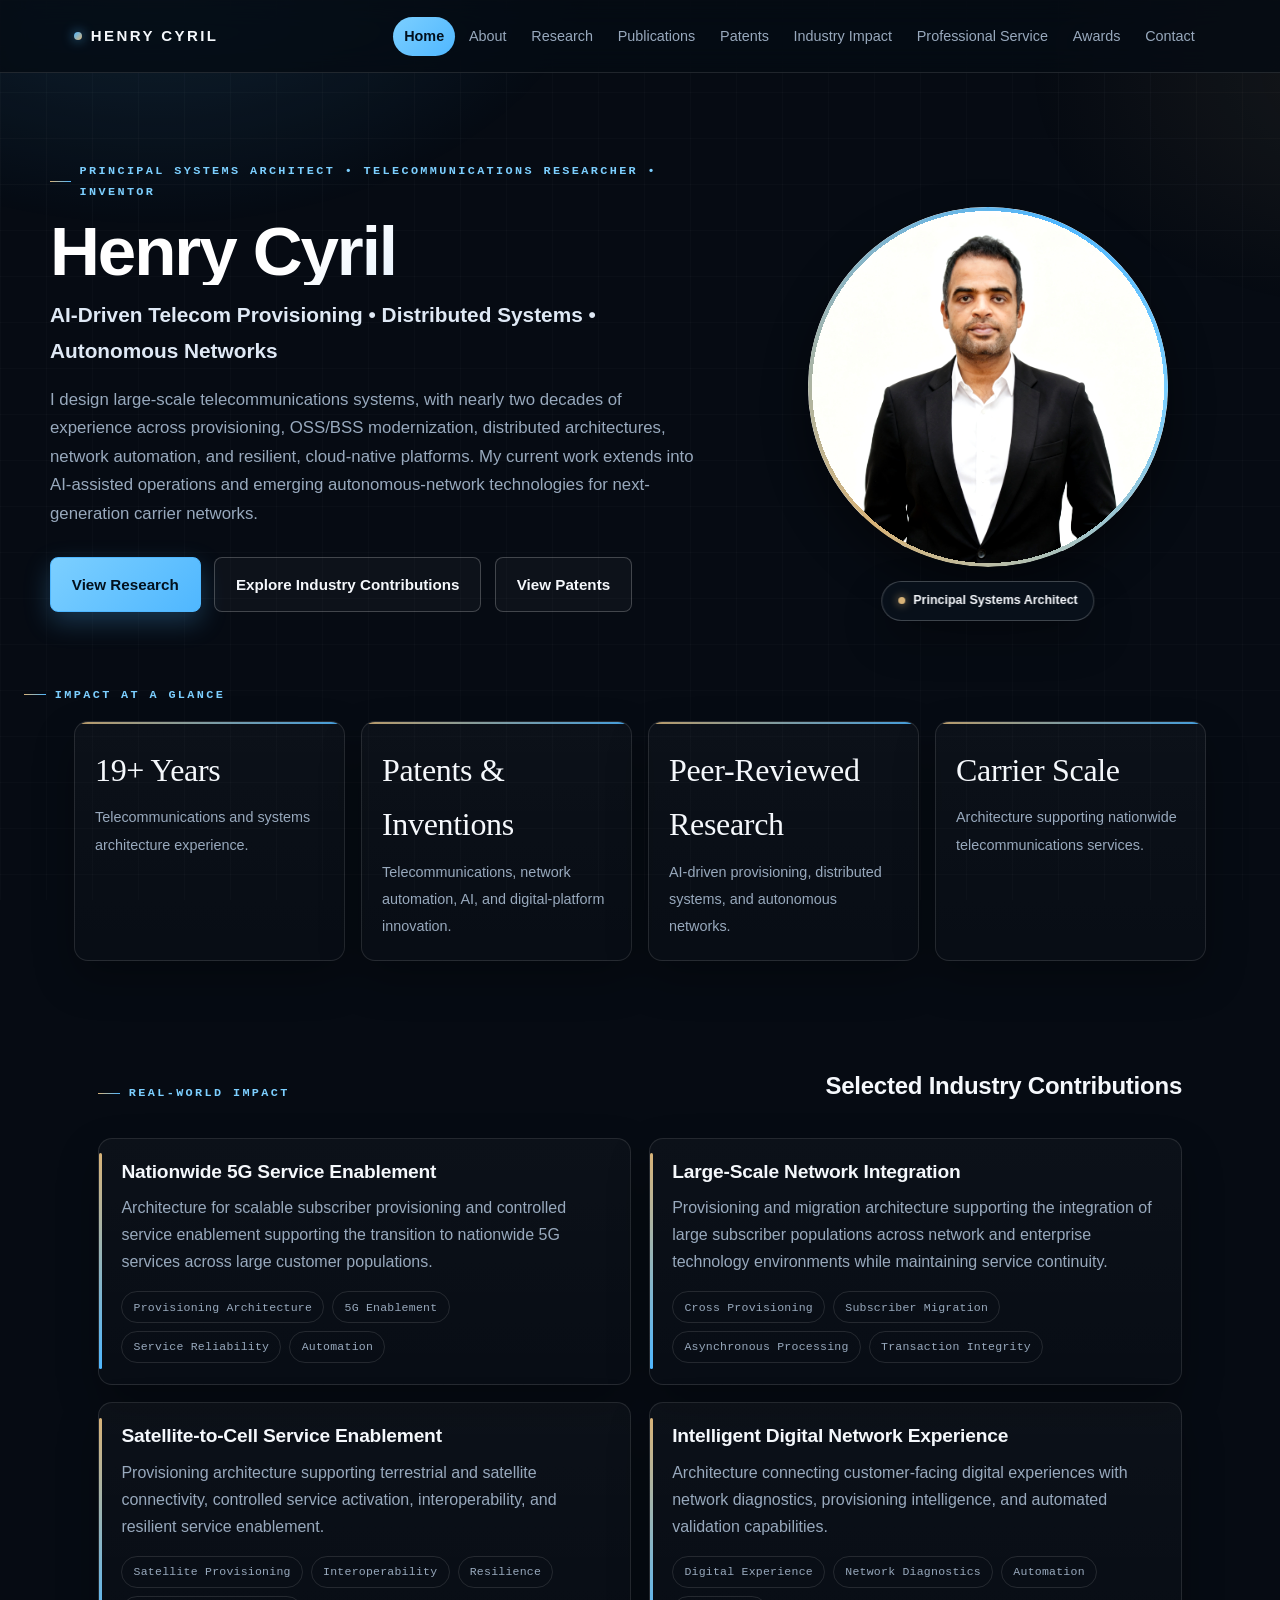
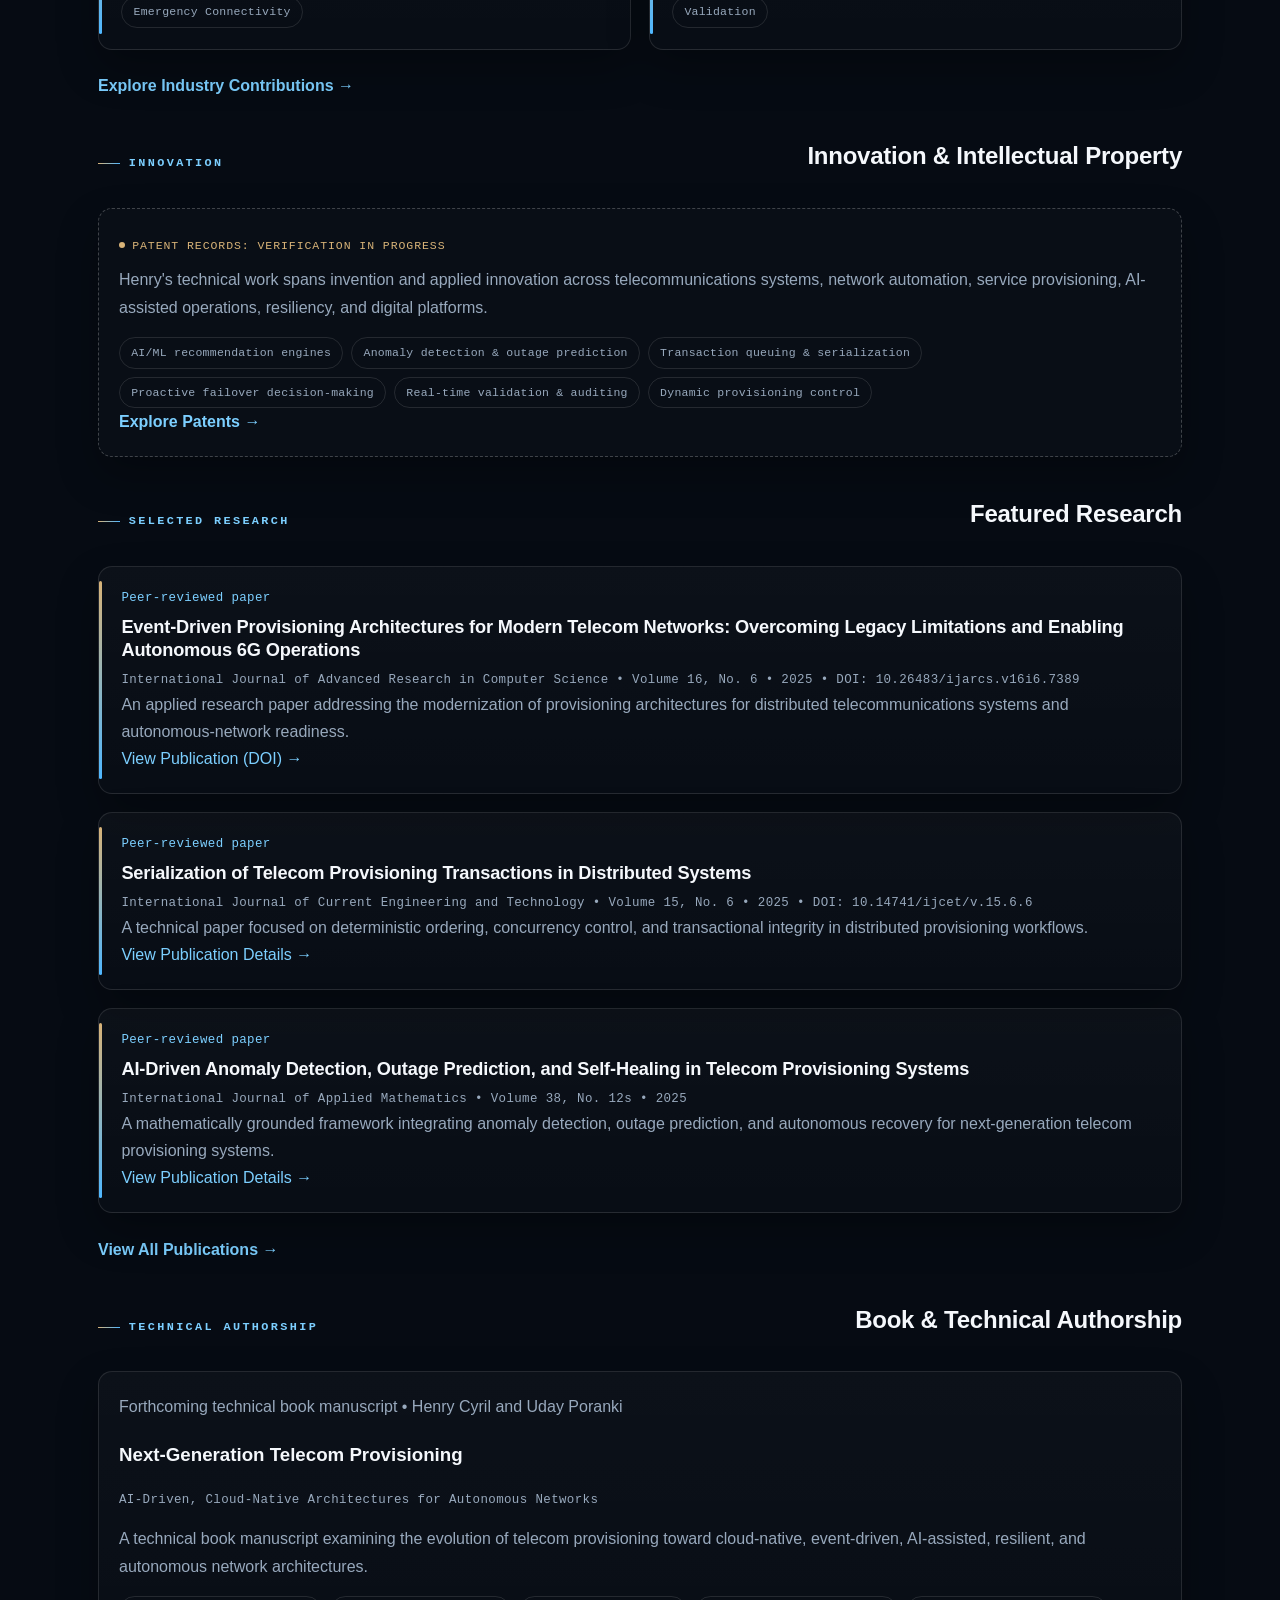
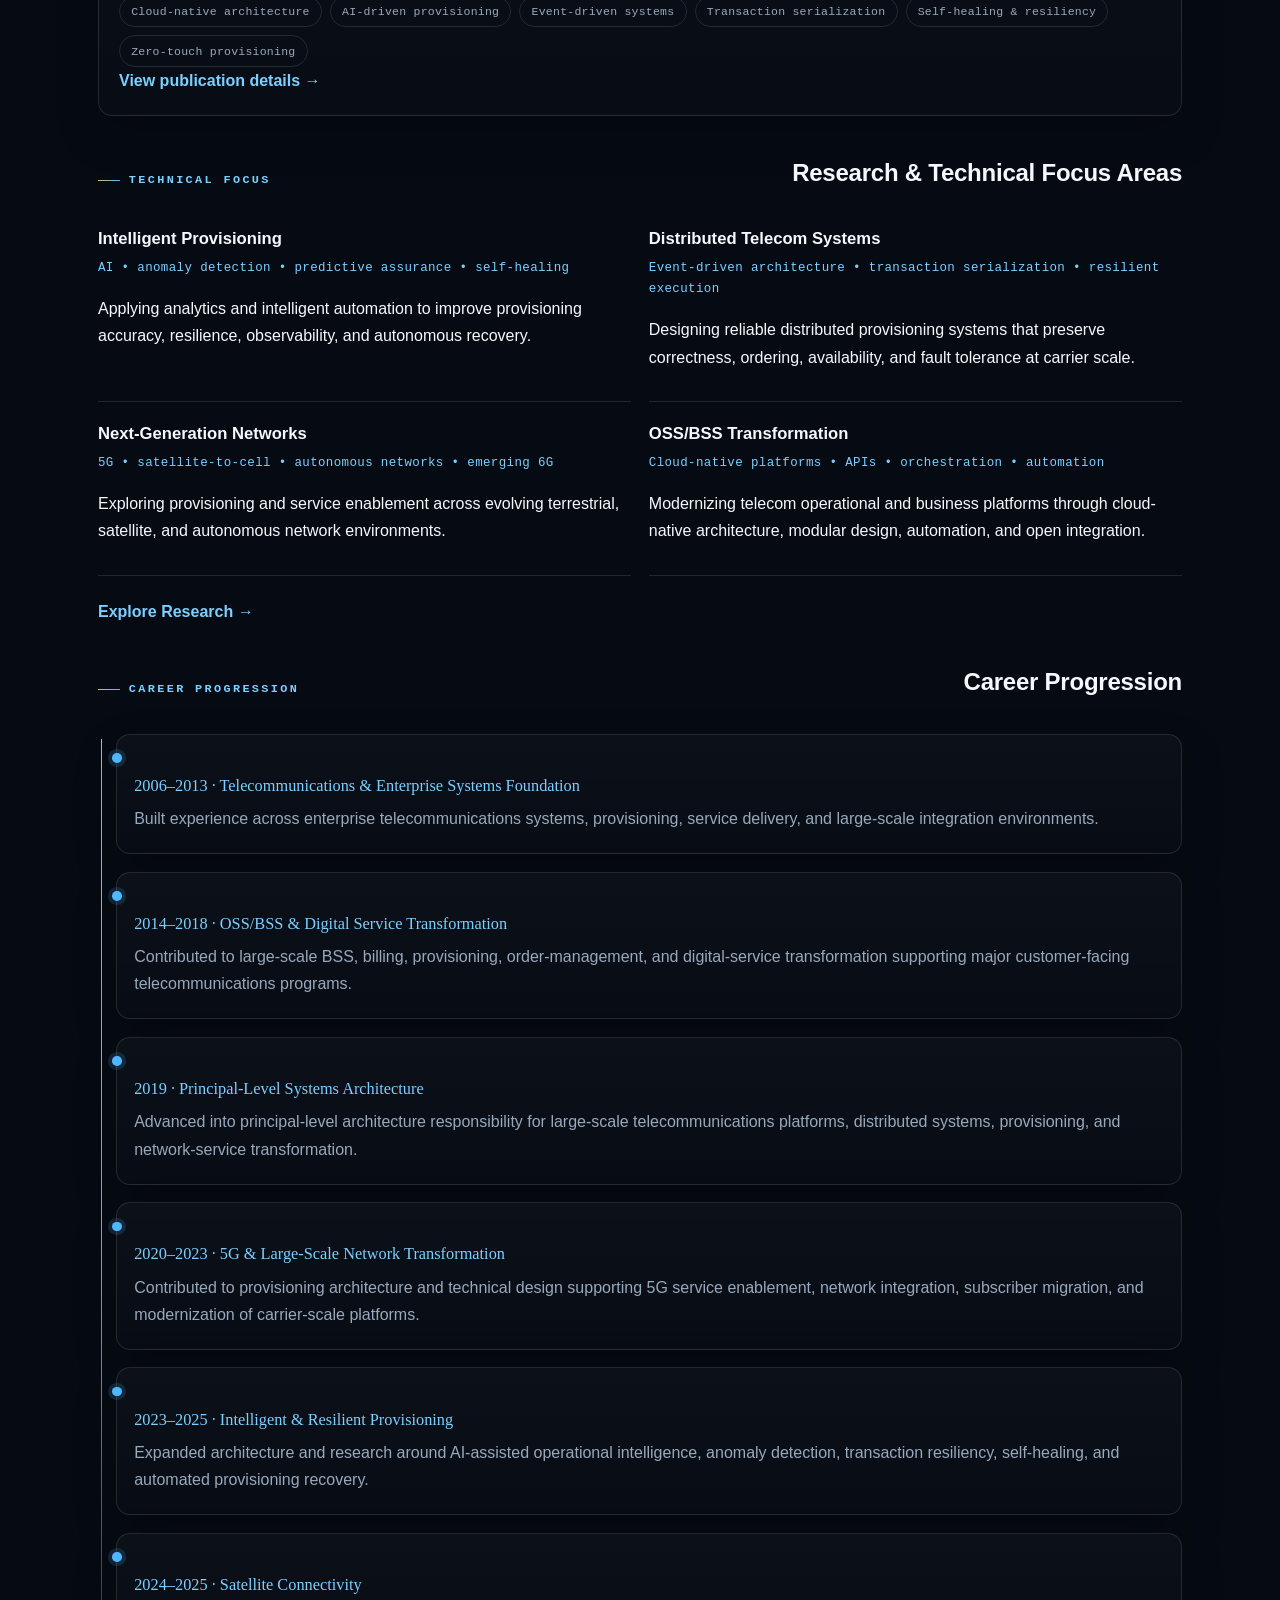
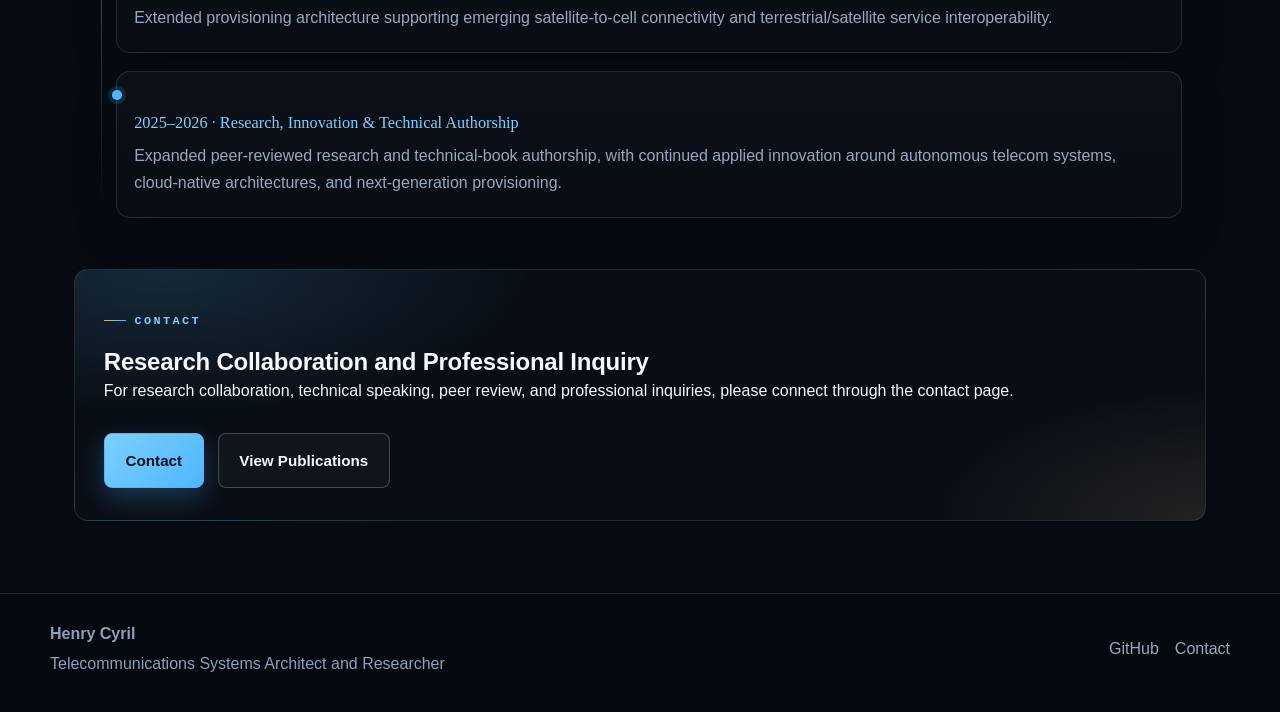
==== commit 92d5c6d9: "Rework homepage as a public professional profile with credibility signals Restructures index.html ar" ====
--- a/index.html
+++ b/index.html
@@ -3,11 +3,11 @@
 <head>
   <meta charset="UTF-8">
   <meta name="viewport" content="width=device-width, initial-scale=1.0">
-  <title>Henry Cyril | Telecommunications Systems Architect and Researcher</title>
-  <meta name="description" content="Professional profile of Henry Cyril focused on resilient telecommunications architecture, AI-assisted provisioning, cloud-native modernization, and autonomous networks.">
+  <title>Henry Cyril | Telecommunications Systems Architect, Researcher &amp; Inventor</title>
+  <meta name="description" content="Henry Cyril is a Principal Systems Architect and telecommunications researcher specializing in AI-driven provisioning, distributed systems, OSS/BSS modernization, resilient network architectures, and autonomous networks.">
   <link rel="canonical" href="https://henrycyril.github.io/index.html">
-  <meta property="og:title" content="Henry Cyril | Telecommunications Systems Architect and Researcher">
-  <meta property="og:description" content="Professional profile focused on telecommunications architecture, intelligent provisioning, and autonomous network operations.">
+  <meta property="og:title" content="Henry Cyril | Telecommunications Systems Architect, Researcher & Inventor">
+  <meta property="og:description" content="Principal Systems Architect and telecommunications researcher specializing in AI-driven provisioning, distributed systems, OSS/BSS modernization, resilient network architectures, and autonomous networks.">
   <meta property="og:type" content="website">
   <meta property="og:url" content="https://henrycyril.github.io/index.html">
   <link rel="stylesheet" href="assets/css/styles.css">
@@ -37,14 +37,14 @@
       <div class="hero-inner">
         <div class="hero-grid">
           <div>
-            <p class="eyebrow">Principal Systems Architect • Telecommunications AI • Autonomous Networks</p>
+            <p class="eyebrow">Principal Systems Architect • Telecommunications Researcher • Inventor</p>
             <h1>Henry Cyril</h1>
-            <p class="hero-title">Telecommunications Systems Architect, Researcher, and Technology Innovator</p>
-            <p class="hero-copy">I am a telecommunications systems architect and researcher focused on building resilient, intelligent, and cloud-native platforms for large-scale carrier networks. My work spans AI-driven provisioning, distributed transaction processing, network automation, OSS/BSS modernization, 5G service enablement, and emerging autonomous-network architectures.</p>
+            <p class="hero-title">AI-Driven Telecom Provisioning • Distributed Systems • Autonomous Networks</p>
+            <p class="hero-copy">I design large-scale telecommunications systems, with nearly two decades of experience across provisioning, OSS/BSS modernization, distributed architectures, network automation, and resilient, cloud-native platforms. My current work extends into AI-assisted operations and emerging autonomous-network technologies for next-generation carrier networks.</p>
             <div class="hero-actions">
               <a class="button" href="research.html">View Research</a>
-              <a class="button button--secondary" href="contributions.html">Explore Industry Impact</a>
-              <a class="button button--secondary" href="contact.html">Contact</a>
+              <a class="button button--secondary" href="contributions.html">Explore Industry Contributions</a>
+              <a class="button button--secondary" href="patents.html">View Patents</a>
             </div>
           </div>
           <figure class="profile-frame">
@@ -55,163 +55,224 @@
       </div>
     </section>
 
-    <div class="focus-strip" aria-label="Professional focus highlights">
-      <article class="focus-item">
-        <strong>19+</strong>
-        <span>Years in telecommunications architecture, provisioning, and enterprise transformation.</span>
-      </article>
-      <article class="focus-item">
-        <strong>4</strong>
-        <span>Peer-reviewed publications on provisioning, transaction serialization, and AI-driven self-healing.</span>
-      </article>
-      <article class="focus-item">
-        <strong>7</strong>
-        <span>Core research themes spanning event-driven, autonomous, and cloud-native network architecture.</span>
-      </article>
-      <article class="focus-item">
-        <strong>Nationwide</strong>
-        <span>Scale architecture leadership for mission-critical, carrier-grade telecommunications platforms.</span>
+    <p class="section-label strip-label">Impact at a glance</p>
+    <div class="focus-strip" aria-label="Impact at a glance">
+      <article class="focus-item">
+        <strong>19+ Years</strong>
+        <span>Telecommunications and systems architecture experience.</span>
+      </article>
+      <article class="focus-item">
+        <strong>Patents &amp; Inventions</strong>
+        <span>Telecommunications, network automation, AI, and digital-platform innovation.</span>
+      </article>
+      <article class="focus-item">
+        <strong>Peer-Reviewed Research</strong>
+        <span>AI-driven provisioning, distributed systems, and autonomous networks.</span>
+      </article>
+      <article class="focus-item">
+        <strong>Carrier Scale</strong>
+        <span>Architecture supporting nationwide telecommunications services.</span>
       </article>
     </div>
 
     <section class="page-main">
       <div class="section-block">
         <div class="section-heading">
+          <p class="section-label">Real-world impact</p>
+          <h2>Selected Industry Contributions</h2>
+        </div>
+        <div class="content-grid">
+          <article class="case-study">
+            <h3>Nationwide 5G Service Enablement</h3>
+            <p>Architecture for scalable subscriber provisioning and controlled service enablement supporting the transition to nationwide 5G services across large customer populations.</p>
+            <div class="tag-row">
+              <span class="tag">Provisioning Architecture</span>
+              <span class="tag">5G Enablement</span>
+              <span class="tag">Service Reliability</span>
+              <span class="tag">Automation</span>
+            </div>
+          </article>
+          <article class="case-study">
+            <h3>Large-Scale Network Integration</h3>
+            <p>Provisioning and migration architecture supporting the integration of large subscriber populations across network and enterprise technology environments while maintaining service continuity.</p>
+            <div class="tag-row">
+              <span class="tag">Cross Provisioning</span>
+              <span class="tag">Subscriber Migration</span>
+              <span class="tag">Asynchronous Processing</span>
+              <span class="tag">Transaction Integrity</span>
+            </div>
+          </article>
+          <article class="case-study">
+            <h3>Satellite-to-Cell Service Enablement</h3>
+            <p>Provisioning architecture supporting terrestrial and satellite connectivity, controlled service activation, interoperability, and resilient service enablement.</p>
+            <div class="tag-row">
+              <span class="tag">Satellite Provisioning</span>
+              <span class="tag">Interoperability</span>
+              <span class="tag">Resilience</span>
+              <span class="tag">Emergency Connectivity</span>
+            </div>
+          </article>
+          <article class="case-study">
+            <h3>Intelligent Digital Network Experience</h3>
+            <p>Architecture connecting customer-facing digital experiences with network diagnostics, provisioning intelligence, and automated validation capabilities.</p>
+            <div class="tag-row">
+              <span class="tag">Digital Experience</span>
+              <span class="tag">Network Diagnostics</span>
+              <span class="tag">Automation</span>
+              <span class="tag">Validation</span>
+            </div>
+          </article>
+        </div>
+        <p class="section-cta"><a href="contributions.html">Explore Industry Contributions →</a></p>
+      </div>
+
+      <div class="section-block">
+        <div class="section-heading">
+          <p class="section-label">Innovation</p>
+          <h2>Innovation &amp; Intellectual Property</h2>
+        </div>
+        <div class="card pending-card">
+          <p class="status-chip">Patent records: verification in progress</p>
+          <p>Henry's technical work spans invention and applied innovation across telecommunications systems, network automation, service provisioning, AI-assisted operations, resiliency, and digital platforms.</p>
+          <div class="tag-row">
+            <span class="tag">AI/ML recommendation engines</span>
+            <span class="tag">Anomaly detection &amp; outage prediction</span>
+            <span class="tag">Transaction queuing &amp; serialization</span>
+            <span class="tag">Proactive failover decision-making</span>
+            <span class="tag">Real-time validation &amp; auditing</span>
+            <span class="tag">Dynamic provisioning control</span>
+          </div>
+          <p class="section-cta"><a href="patents.html">Explore Patents →</a></p>
+        </div>
+      </div>
+
+      <div class="section-block">
+        <div class="section-heading">
           <p class="section-label">Selected research</p>
-          <h2>Featured publications</h2>
+          <h2>Featured Research</h2>
         </div>
         <div class="publication-stack">
           <article class="publication-entry">
             <p class="meta">Peer-reviewed paper</p>
             <h3>Event-Driven Provisioning Architectures for Modern Telecom Networks: Overcoming Legacy Limitations and Enabling Autonomous 6G Operations</h3>
-            <p>A research-focused treatment of modern provisioning in distributed environments and how event-driven architecture supports resilient autonomous-network operations.</p>
             <p class="publication-meta">International Journal of Advanced Research in Computer Science • Volume 16, No. 6 • 2025 • DOI: 10.26483/ijarcs.v16i6.7389</p>
-            <p><a href="publications.html">View publication details</a></p>
+            <p>An applied research paper addressing the modernization of provisioning architectures for distributed telecommunications systems and autonomous-network readiness.</p>
+            <p><a href="https://doi.org/10.26483/ijarcs.v16i6.7389" target="_blank" rel="noopener noreferrer">View Publication (DOI) →</a></p>
           </article>
           <article class="publication-entry">
             <p class="meta">Peer-reviewed paper</p>
             <h3>Serialization of Telecom Provisioning Transactions in Distributed Systems</h3>
-            <p>An examination of deterministic ordering, concurrency control, and transaction integrity in complex telecommunications provisioning platforms.</p>
             <p class="publication-meta">International Journal of Current Engineering and Technology • Volume 15, No. 6 • 2025 • DOI: 10.14741/ijcet/v.15.6.6</p>
-            <p><a href="publications.html">View publication details</a></p>
+            <p>A technical paper focused on deterministic ordering, concurrency control, and transactional integrity in distributed provisioning workflows.</p>
+            <p><a href="publications.html">View Publication Details →</a></p>
           </article>
           <article class="publication-entry">
-            <p class="meta">Research article</p>
+            <p class="meta">Peer-reviewed paper</p>
             <h3>AI-Driven Anomaly Detection, Outage Prediction, and Self-Healing in Telecom Provisioning Systems</h3>
-            <p>A technical overview of predictive assurance, automated recovery, and intelligent operational continuity in provisioning systems.</p>
-            <p><a href="publications.html">View publication details</a></p>
-          </article>
-        </div>
-      </div>
-
-      <div class="section-block">
-        <div class="section-heading">
-          <p class="section-label">Engineering impact</p>
-          <h2>Selected case studies</h2>
-        </div>
-        <div class="case-study-list">
-          <article class="case-study">
-            <h3>Intelligent Provisioning Modernization</h3>
-            <p><strong>Challenge:</strong> Support dependable, high-volume provisioning during modernization.</p>
-            <p><strong>Architectural contribution:</strong> Deterministic transaction execution, active-active availability, controlled migration, automated recovery, and adaptive workload management.</p>
-            <p><strong>Public-safe impact:</strong> Strengthened service continuity and established a reusable model for future platform modernization.</p>
-          </article>
-          <article class="case-study">
-            <h3>AI-Driven Operational Intelligence</h3>
-            <p><strong>Challenge:</strong> Convert operational data into timely and actionable insight.</p>
-            <p><strong>Architectural contribution:</strong> Predictive anomaly detection, outage forecasting, automated validation, self-healing workflows, and intelligent issue prioritization.</p>
-            <p><strong>Public-safe impact:</strong> Improved issue detection and recovery coordination across complex technical domains.</p>
-          </article>
-          <article class="case-study">
-            <h3>Next-Generation Service Enablement</h3>
-            <p><strong>Challenge:</strong> Support future-facing service enablement with lower migration risk.</p>
-            <p><strong>Architectural contribution:</strong> Cloud-native architecture, API-first integration, and modern provisioning patterns aligned with 5G and emerging connectivity models.</p>
-            <p><strong>Public-safe impact:</strong> Enabled a more resilient and adaptable foundation for service rollout and platform evolution.</p>
-          </article>
-        </div>
-      </div>
-
-      <div class="section-block">
-        <div class="section-heading">
-          <p class="section-label">Research themes</p>
-          <h2>Technical focus areas</h2>
+            <p class="publication-meta">International Journal of Applied Mathematics • Volume 38, No. 12s • 2025</p>
+            <p>A mathematically grounded framework integrating anomaly detection, outage prediction, and autonomous recovery for next-generation telecom provisioning systems.</p>
+            <p><a href="publications.html">View Publication Details →</a></p>
+          </article>
+        </div>
+        <p class="section-cta"><a href="publications.html">View All Publications →</a></p>
+      </div>
+
+      <div class="section-block">
+        <div class="section-heading">
+          <p class="section-label">Technical authorship</p>
+          <h2>Book &amp; Technical Authorship</h2>
+        </div>
+        <div class="card">
+          <p class="meta">Forthcoming technical book manuscript • Henry Cyril and Uday Poranki</p>
+          <h3>Next-Generation Telecom Provisioning</h3>
+          <p class="publication-meta" style="margin-bottom:0.9rem;">AI-Driven, Cloud-Native Architectures for Autonomous Networks</p>
+          <p>A technical book manuscript examining the evolution of telecom provisioning toward cloud-native, event-driven, AI-assisted, resilient, and autonomous network architectures.</p>
+          <div class="tag-row">
+            <span class="tag">Cloud-native architecture</span>
+            <span class="tag">AI-driven provisioning</span>
+            <span class="tag">Event-driven systems</span>
+            <span class="tag">Transaction serialization</span>
+            <span class="tag">Self-healing &amp; resiliency</span>
+            <span class="tag">Zero-touch provisioning</span>
+          </div>
+          <p class="section-cta"><a href="publications.html">View publication details →</a></p>
+        </div>
+      </div>
+
+      <div class="section-block">
+        <div class="section-heading">
+          <p class="section-label">Technical focus</p>
+          <h2>Research &amp; Technical Focus Areas</h2>
         </div>
         <div class="theme-grid">
           <article class="theme-item">
-            <h3>AI-Driven Telecom Provisioning</h3>
-            <p>Anomaly detection, forecasting, recommendation, and provisioning reliability.</p>
-          </article>
-          <article class="theme-item">
-            <h3>Event-Driven Architectures</h3>
-            <p>Asynchronous processing, priority routing, automated replay, and active-active execution.</p>
-          </article>
-          <article class="theme-item">
-            <h3>Transaction Serialization</h3>
-            <p>Deterministic ordering, idempotency, distributed consistency, and subscriber-centric execution.</p>
-          </article>
-          <article class="theme-item">
-            <h3>AI-Driven Self-Healing</h3>
-            <p>Prediction, fault isolation, repair control, and closed-loop recovery.</p>
-          </article>
-          <article class="theme-item">
-            <h3>Cloud-Native OSS/BSS</h3>
-            <p>Microservices, resilience, observability, and continuous delivery.</p>
-          </article>
-          <article class="theme-item">
-            <h3>Autonomous and Intent-Driven Networks</h3>
-            <p>Planning, feasibility analysis, service orchestration, and closed-loop optimization.</p>
-          </article>
-          <article class="theme-item">
-            <h3>Satellite-to-Cell Connectivity</h3>
-            <p>Provisioning alignment, fallback, interoperability, and emergency communication support.</p>
-          </article>
-        </div>
+            <h3>Intelligent Provisioning</h3>
+            <p class="meta-detail">AI • anomaly detection • predictive assurance • self-healing</p>
+            <p>Applying analytics and intelligent automation to improve provisioning accuracy, resilience, observability, and autonomous recovery.</p>
+          </article>
+          <article class="theme-item">
+            <h3>Distributed Telecom Systems</h3>
+            <p class="meta-detail">Event-driven architecture • transaction serialization • resilient execution</p>
+            <p>Designing reliable distributed provisioning systems that preserve correctness, ordering, availability, and fault tolerance at carrier scale.</p>
+          </article>
+          <article class="theme-item">
+            <h3>Next-Generation Networks</h3>
+            <p class="meta-detail">5G • satellite-to-cell • autonomous networks • emerging 6G</p>
+            <p>Exploring provisioning and service enablement across evolving terrestrial, satellite, and autonomous network environments.</p>
+          </article>
+          <article class="theme-item">
+            <h3>OSS/BSS Transformation</h3>
+            <p class="meta-detail">Cloud-native platforms • APIs • orchestration • automation</p>
+            <p>Modernizing telecom operational and business platforms through cloud-native architecture, modular design, automation, and open integration.</p>
+          </article>
+        </div>
+        <p class="section-cta"><a href="research.html">Explore Research →</a></p>
       </div>
 
       <div class="section-block">
         <div class="section-heading">
           <p class="section-label">Career progression</p>
-          <h2>Selected milestones</h2>
+          <h2>Career Progression</h2>
         </div>
         <div class="timeline">
           <article class="timeline-item">
-            <h3>2006</h3>
-            <p>Began a telecommunications and enterprise systems career.</p>
-          </article>
-          <article class="timeline-item">
-            <h3>2014</h3>
-            <p>Delivered major BSS transformation and customer-service programs.</p>
-          </article>
-          <article class="timeline-item">
-            <h3>2019</h3>
-            <p>Advanced into principal-level systems architecture leadership.</p>
-          </article>
-          <article class="timeline-item">
-            <h3>2020–2023</h3>
-            <p>Supported 5G enablement, network integration, customer migration, and cloud-native transformation.</p>
-          </article>
-          <article class="timeline-item">
-            <h3>2023–2025</h3>
-            <p>Expanded work in AI-powered analytics, self-healing provisioning, and platform modernization.</p>
-          </article>
-          <article class="timeline-item">
-            <h3>2024–2025</h3>
-            <p>Extended research and architecture activity around satellite-to-cell provisioning and next-generation connectivity.</p>
-          </article>
-          <article class="timeline-item">
-            <h3>2025–2026</h3>
-            <p>Expanded peer-reviewed research and technical-book authorship.</p>
+            <h3>2006–2013 · Telecommunications &amp; Enterprise Systems Foundation</h3>
+            <p>Built experience across enterprise telecommunications systems, provisioning, service delivery, and large-scale integration environments.</p>
+          </article>
+          <article class="timeline-item">
+            <h3>2014–2018 · OSS/BSS &amp; Digital Service Transformation</h3>
+            <p>Contributed to large-scale BSS, billing, provisioning, order-management, and digital-service transformation supporting major customer-facing telecommunications programs.</p>
+          </article>
+          <article class="timeline-item">
+            <h3>2019 · Principal-Level Systems Architecture</h3>
+            <p>Advanced into principal-level architecture responsibility for large-scale telecommunications platforms, distributed systems, provisioning, and network-service transformation.</p>
+          </article>
+          <article class="timeline-item">
+            <h3>2020–2023 · 5G &amp; Large-Scale Network Transformation</h3>
+            <p>Contributed to provisioning architecture and technical design supporting 5G service enablement, network integration, subscriber migration, and modernization of carrier-scale platforms.</p>
+          </article>
+          <article class="timeline-item">
+            <h3>2023–2025 · Intelligent &amp; Resilient Provisioning</h3>
+            <p>Expanded architecture and research around AI-assisted operational intelligence, anomaly detection, transaction resiliency, self-healing, and automated provisioning recovery.</p>
+          </article>
+          <article class="timeline-item">
+            <h3>2024–2025 · Satellite Connectivity</h3>
+            <p>Extended provisioning architecture supporting emerging satellite-to-cell connectivity and terrestrial/satellite service interoperability.</p>
+          </article>
+          <article class="timeline-item">
+            <h3>2025–2026 · Research, Innovation &amp; Technical Authorship</h3>
+            <p>Expanded peer-reviewed research and technical-book authorship, with continued applied innovation around autonomous telecom systems, cloud-native architectures, and next-generation provisioning.</p>
           </article>
         </div>
       </div>
 
       <section class="cta-block" aria-label="Contact invitation">
         <p class="section-label">Contact</p>
-        <h2>Research collaboration and professional inquiry</h2>
+        <h2>Research Collaboration and Professional Inquiry</h2>
         <p>For research collaboration, technical speaking, peer review, and professional inquiries, please connect through the contact page.</p>
         <div class="hero-actions">
           <a class="button" href="contact.html">Contact</a>
-          <a class="button button--secondary" href="publications.html">View publications</a>
+          <a class="button button--secondary" href="publications.html">View Publications</a>
         </div>
       </section>
     </section>
--- a/assets/css/styles.css
+++ b/assets/css/styles.css
@@ -647,6 +647,40 @@
   background: var(--gold);
 }
 
+.strip-label {
+  max-width: var(--max-width);
+  margin: 0 auto 1rem;
+  padding: 0 1.5rem;
+  position: relative;
+  z-index: 1;
+}
+
+.tag-row {
+  display: flex;
+  flex-wrap: wrap;
+  gap: 0.5rem;
+  margin-top: 1rem;
+}
+
+.tag {
+  font-family: var(--font-mono);
+  font-size: 0.72rem;
+  letter-spacing: 0.02em;
+  color: var(--muted);
+  border: 1px solid var(--border);
+  border-radius: 999px;
+  padding: 0.32rem 0.7rem;
+  white-space: nowrap;
+}
+
+.section-cta {
+  margin: 1.4rem 0 0;
+}
+
+.section-cta a {
+  font-weight: 700;
+}
+
 .cta-block {
   margin: 3.2rem 1.5rem 0;
   padding: 2rem 1.8rem;
@@ -780,7 +814,8 @@
 
   .section-block,
   .page-main,
-  .cta-block {
+  .cta-block,
+  .strip-label {
     padding-left: 1rem;
     padding-right: 1rem;
   }
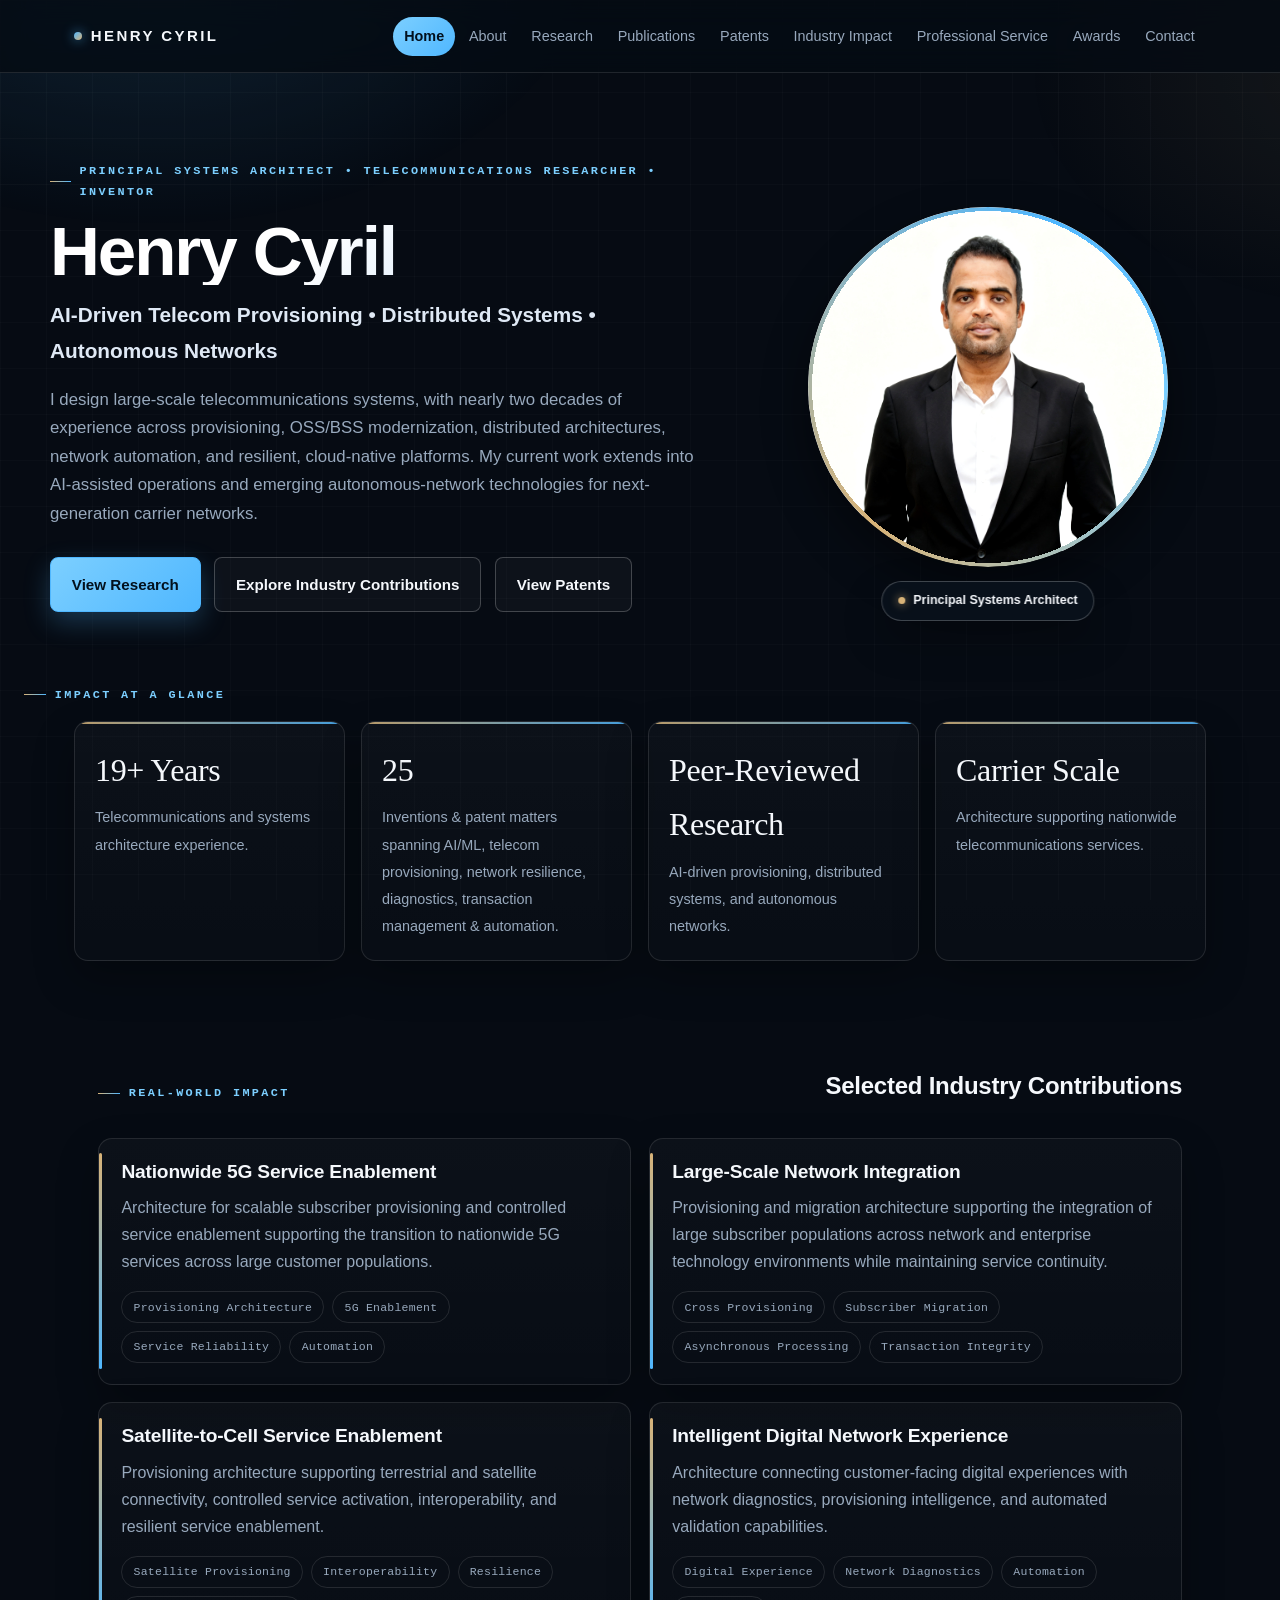
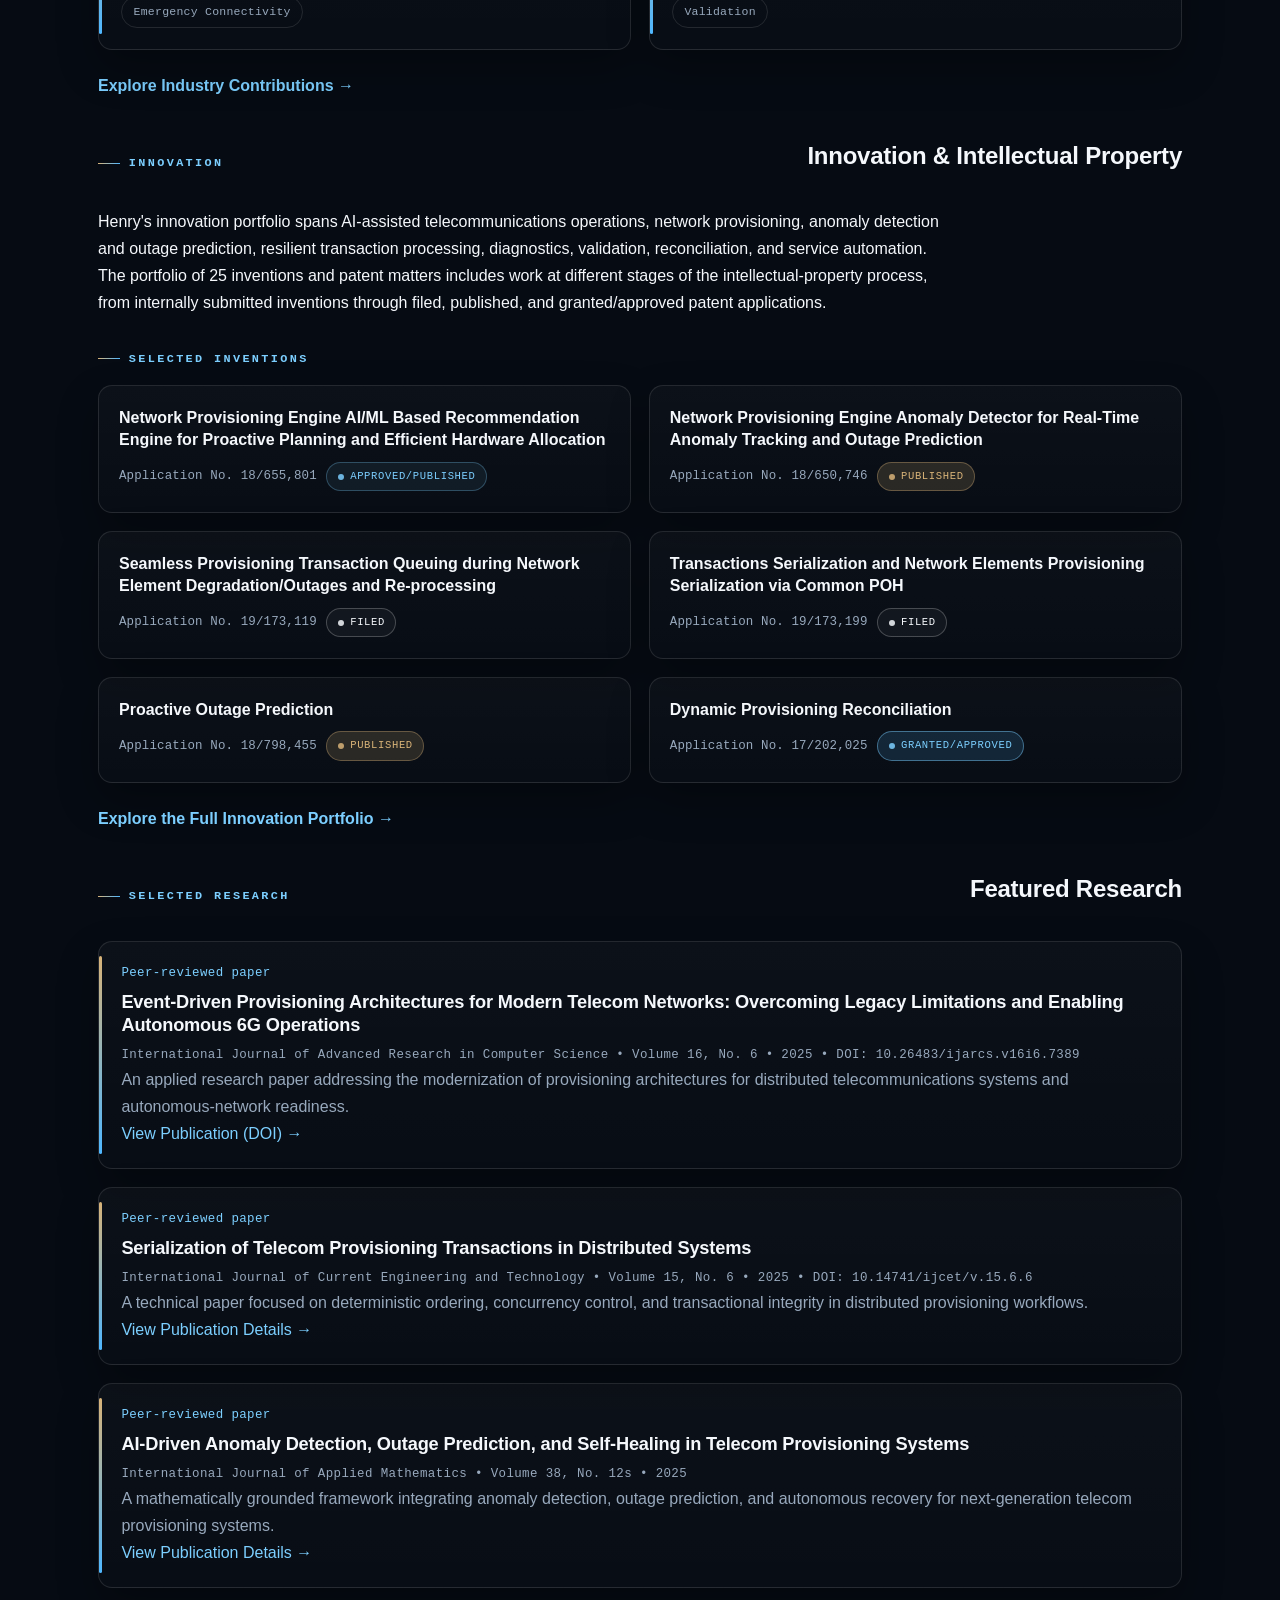
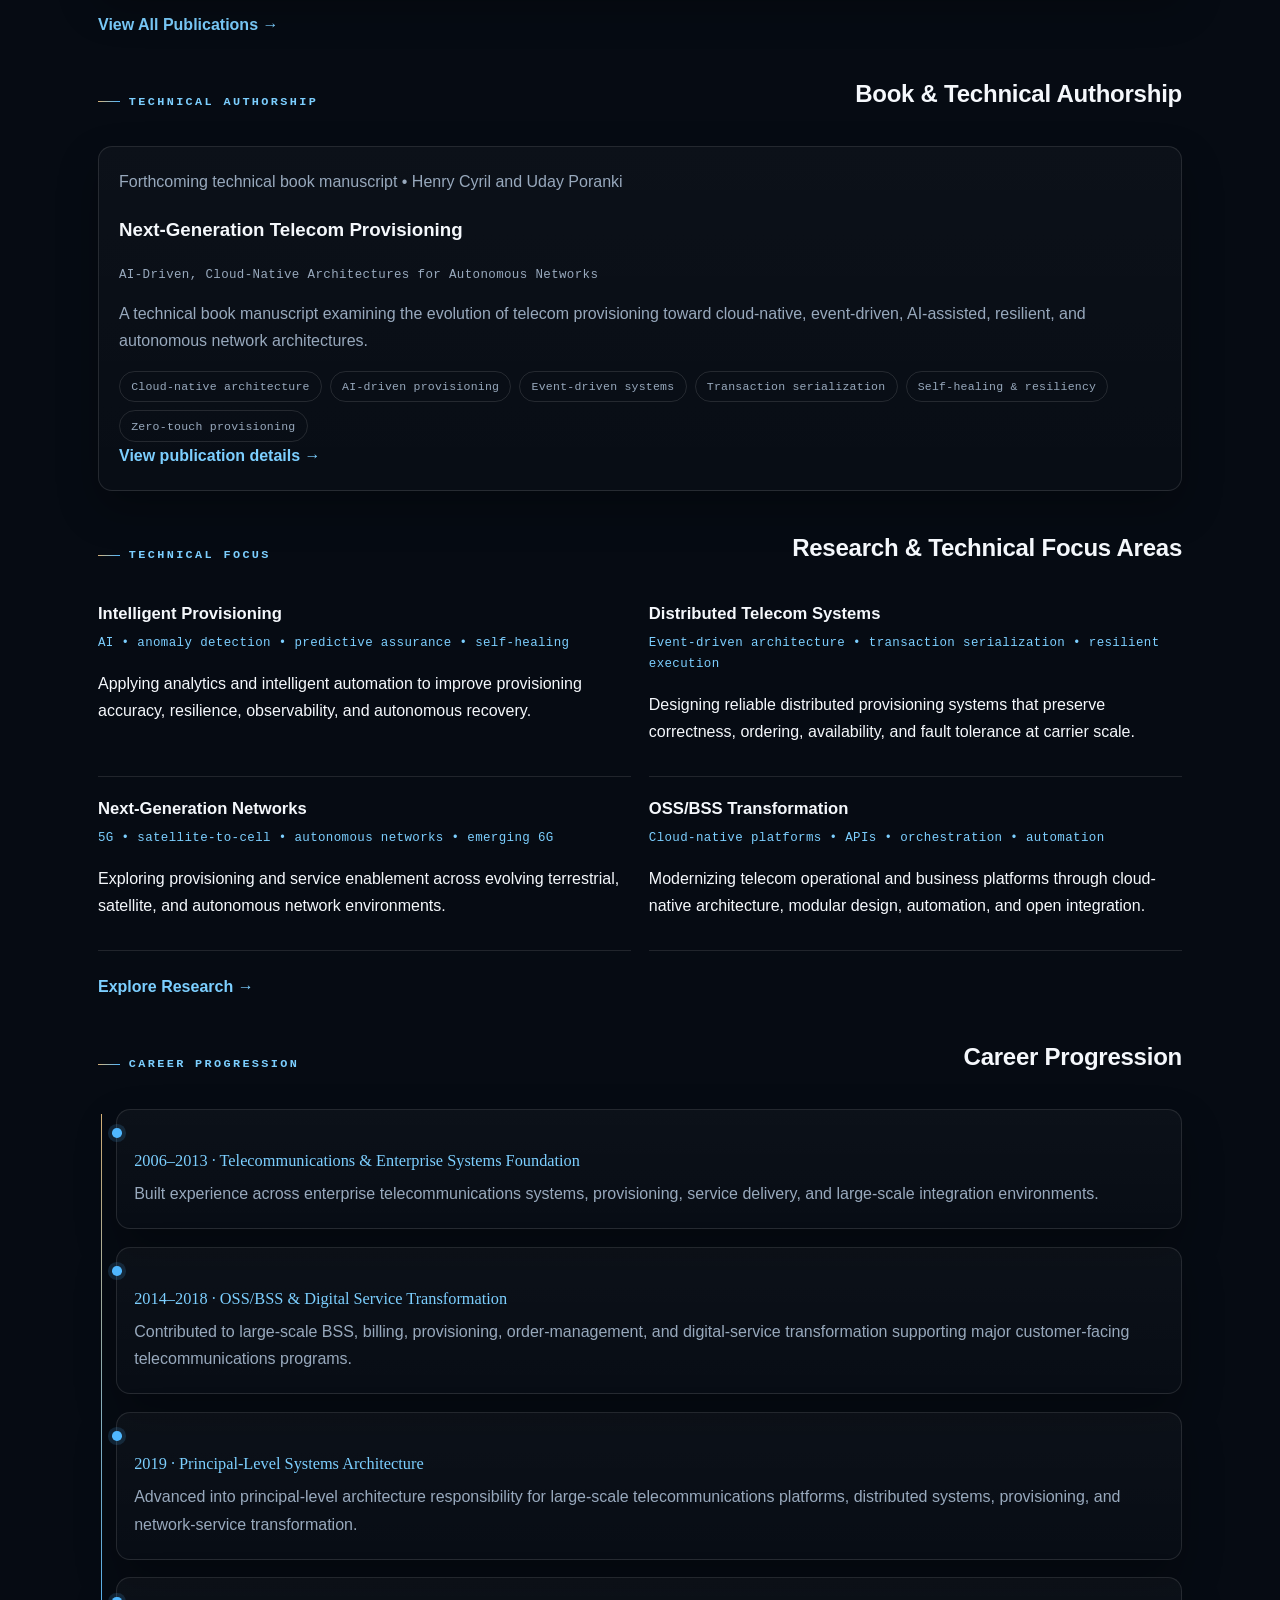
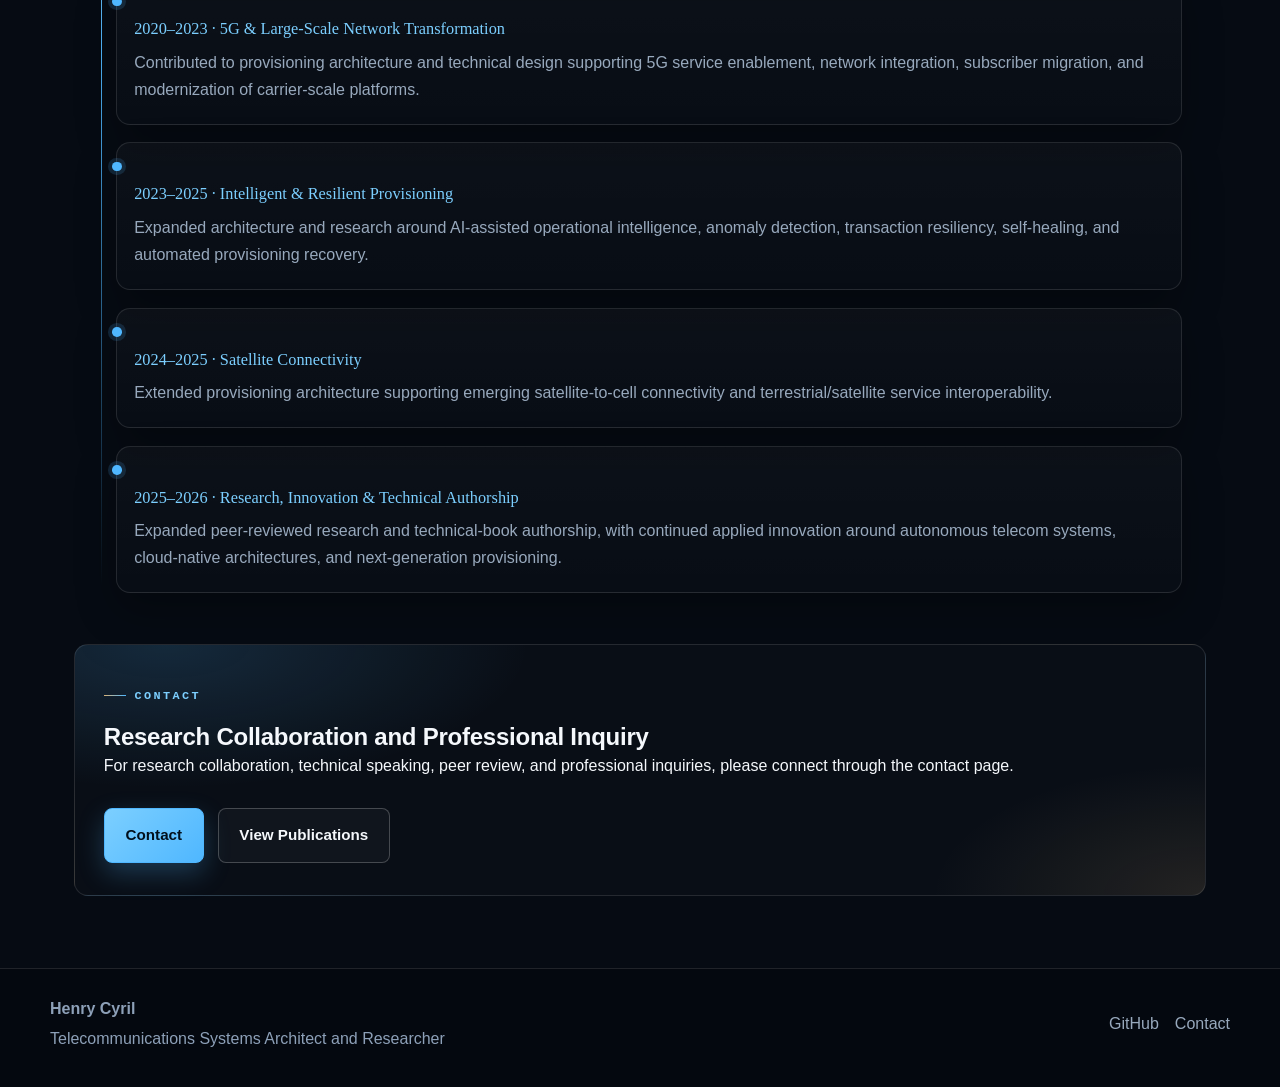
==== commit 722ee5b8: "Rebuild patent/invention portfolio with accurate, verified inventory Replace the placeholder patents" ====
--- a/index.html
+++ b/index.html
@@ -62,8 +62,8 @@
         <span>Telecommunications and systems architecture experience.</span>
       </article>
       <article class="focus-item">
-        <strong>Patents &amp; Inventions</strong>
-        <span>Telecommunications, network automation, AI, and digital-platform innovation.</span>
+        <strong>25</strong>
+        <span>Inventions &amp; patent matters spanning AI/ML, telecom provisioning, network resilience, diagnostics, transaction management &amp; automation.</span>
       </article>
       <article class="focus-item">
         <strong>Peer-Reviewed Research</strong>
@@ -131,19 +131,54 @@
           <p class="section-label">Innovation</p>
           <h2>Innovation &amp; Intellectual Property</h2>
         </div>
-        <div class="card pending-card">
-          <p class="status-chip">Patent records: verification in progress</p>
-          <p>Henry's technical work spans invention and applied innovation across telecommunications systems, network automation, service provisioning, AI-assisted operations, resiliency, and digital platforms.</p>
-          <div class="tag-row">
-            <span class="tag">AI/ML recommendation engines</span>
-            <span class="tag">Anomaly detection &amp; outage prediction</span>
-            <span class="tag">Transaction queuing &amp; serialization</span>
-            <span class="tag">Proactive failover decision-making</span>
-            <span class="tag">Real-time validation &amp; auditing</span>
-            <span class="tag">Dynamic provisioning control</span>
-          </div>
-          <p class="section-cta"><a href="patents.html">Explore Patents →</a></p>
-        </div>
+        <p class="page-intro">Henry's innovation portfolio spans AI-assisted telecommunications operations, network provisioning, anomaly detection and outage prediction, resilient transaction processing, diagnostics, validation, reconciliation, and service automation. The portfolio of 25 inventions and patent matters includes work at different stages of the intellectual-property process, from internally submitted inventions through filed, published, and granted/approved patent applications.</p>
+
+        <p class="section-label" style="margin-top:0.4rem;">Selected Inventions</p>
+        <div class="content-grid">
+          <article class="patent-card card">
+            <h3>Network Provisioning Engine AI/ML Based Recommendation Engine for Proactive Planning and Efficient Hardware Allocation</h3>
+            <div class="patent-meta-row">
+              <span class="patent-id">Application No. 18/655,801</span>
+              <span class="status-badge status-approved-published">Approved/Published</span>
+            </div>
+          </article>
+          <article class="patent-card card">
+            <h3>Network Provisioning Engine Anomaly Detector for Real-Time Anomaly Tracking and Outage Prediction</h3>
+            <div class="patent-meta-row">
+              <span class="patent-id">Application No. 18/650,746</span>
+              <span class="status-badge status-published">Published</span>
+            </div>
+          </article>
+          <article class="patent-card card">
+            <h3>Seamless Provisioning Transaction Queuing during Network Element Degradation/Outages and Re-processing</h3>
+            <div class="patent-meta-row">
+              <span class="patent-id">Application No. 19/173,119</span>
+              <span class="status-badge status-filed">Filed</span>
+            </div>
+          </article>
+          <article class="patent-card card">
+            <h3>Transactions Serialization and Network Elements Provisioning Serialization via Common POH</h3>
+            <div class="patent-meta-row">
+              <span class="patent-id">Application No. 19/173,199</span>
+              <span class="status-badge status-filed">Filed</span>
+            </div>
+          </article>
+          <article class="patent-card card">
+            <h3>Proactive Outage Prediction</h3>
+            <div class="patent-meta-row">
+              <span class="patent-id">Application No. 18/798,455</span>
+              <span class="status-badge status-published">Published</span>
+            </div>
+          </article>
+          <article class="patent-card card">
+            <h3>Dynamic Provisioning Reconciliation</h3>
+            <div class="patent-meta-row">
+              <span class="patent-id">Application No. 17/202,025</span>
+              <span class="status-badge status-granted">Granted/Approved</span>
+            </div>
+          </article>
+        </div>
+        <p class="section-cta"><a href="patents.html">Explore the Full Innovation Portfolio →</a></p>
       </div>
 
       <div class="section-block">
--- a/assets/css/styles.css
+++ b/assets/css/styles.css
@@ -450,7 +450,8 @@
 .timeline-item,
 .card,
 .info-card,
-.list-card {
+.list-card,
+.patent-card {
   background: linear-gradient(180deg, rgba(255, 255, 255, 0.028), rgba(255, 255, 255, 0.01));
   border: 1px solid var(--border);
   border-radius: var(--radius);
@@ -463,7 +464,8 @@
 .panel:hover,
 .case-study:hover,
 .publication-entry:hover,
-.theme-item:hover {
+.theme-item:hover,
+.patent-card:hover {
   border-color: var(--border-strong);
 }
 
@@ -760,6 +762,163 @@
   page-break-inside: avoid;
 }
 
+/* Patent / invention portfolio */
+
+.stat-grid {
+  display: grid;
+  grid-template-columns: repeat(auto-fit, minmax(150px, 1fr));
+  gap: 1rem;
+}
+
+.stat-grid .focus-item strong {
+  font-size: 1.7rem;
+}
+
+.portfolio-note {
+  margin-top: 1.1rem;
+  color: var(--muted-2);
+  font-size: 0.86rem;
+  max-width: 860px;
+}
+
+.patent-category {
+  margin-top: 2.6rem;
+}
+
+.patent-category h2 {
+  margin: 0 0 0.3rem;
+  color: var(--text);
+  font-size: 1.34rem;
+  letter-spacing: -0.01em;
+}
+
+.patent-category .category-note {
+  color: var(--muted);
+  font-size: 0.92rem;
+  margin: 0 0 1.1rem;
+  max-width: 760px;
+}
+
+.patent-grid {
+  display: grid;
+  grid-template-columns: repeat(2, minmax(0, 1fr));
+  gap: 1.1rem;
+}
+
+.patent-card {
+  display: flex;
+  flex-direction: column;
+  gap: 0.65rem;
+}
+
+.patent-card h3 {
+  margin: 0;
+  font-size: 1rem;
+  line-height: 1.4;
+  font-weight: 600;
+  color: var(--text);
+}
+
+.patent-meta-row {
+  display: flex;
+  flex-wrap: wrap;
+  align-items: center;
+  gap: 0.6rem;
+}
+
+.patent-id {
+  font-family: var(--font-mono);
+  font-size: 0.78rem;
+  color: var(--muted);
+  letter-spacing: 0.01em;
+}
+
+.status-badge {
+  display: inline-flex;
+  align-items: center;
+  gap: 0.4rem;
+  font-family: var(--font-mono);
+  font-size: 0.66rem;
+  letter-spacing: 0.06em;
+  text-transform: uppercase;
+  padding: 0.3rem 0.65rem;
+  border-radius: 999px;
+  border: 1px solid var(--border-strong);
+  color: var(--muted);
+  white-space: nowrap;
+}
+
+.status-badge::before {
+  content: "";
+  width: 6px;
+  height: 6px;
+  border-radius: 50%;
+  background: currentColor;
+  opacity: 0.85;
+}
+
+.status-granted {
+  color: var(--accent-2);
+  border-color: rgba(124, 207, 255, 0.45);
+  background: var(--accent-soft);
+}
+
+.status-approved-published {
+  color: var(--accent-2);
+  border-color: rgba(124, 207, 255, 0.28);
+  background: rgba(124, 207, 255, 0.07);
+}
+
+.status-published {
+  color: var(--gold);
+  border-color: rgba(216, 179, 120, 0.35);
+  background: var(--gold-soft);
+}
+
+.status-filed {
+  color: var(--text);
+  border-color: var(--border-strong);
+  background: rgba(255, 255, 255, 0.04);
+}
+
+.status-tbf {
+  color: var(--muted);
+  border-style: dashed;
+  background: transparent;
+}
+
+.status-submitted {
+  color: var(--muted-2);
+  border-style: dashed;
+  border-color: var(--border);
+  background: transparent;
+}
+
+.research-links {
+  display: grid;
+  grid-template-columns: repeat(3, minmax(0, 1fr));
+  gap: 1.1rem;
+}
+
+.research-links .card h3 {
+  margin: 0 0 0.5rem;
+  font-size: 1.02rem;
+  color: var(--text);
+}
+
+@media (max-width: 900px) {
+  .patent-grid,
+  .research-links {
+    grid-template-columns: minmax(0, 1fr);
+  }
+}
+
+@media (max-width: 720px) {
+  .stat-grid {
+    grid-template-columns: repeat(2, minmax(0, 1fr));
+  }
+}
+
 @media (max-width: 900px) {
   .hero-grid,
   .bio-grid,
@@ -881,7 +1040,8 @@
   .timeline-item,
   .card,
   .info-card,
-  .list-card {
+  .list-card,
+  .patent-card {
     box-shadow: none;
     border: 1px solid #bbbbbb;
     background: none;
